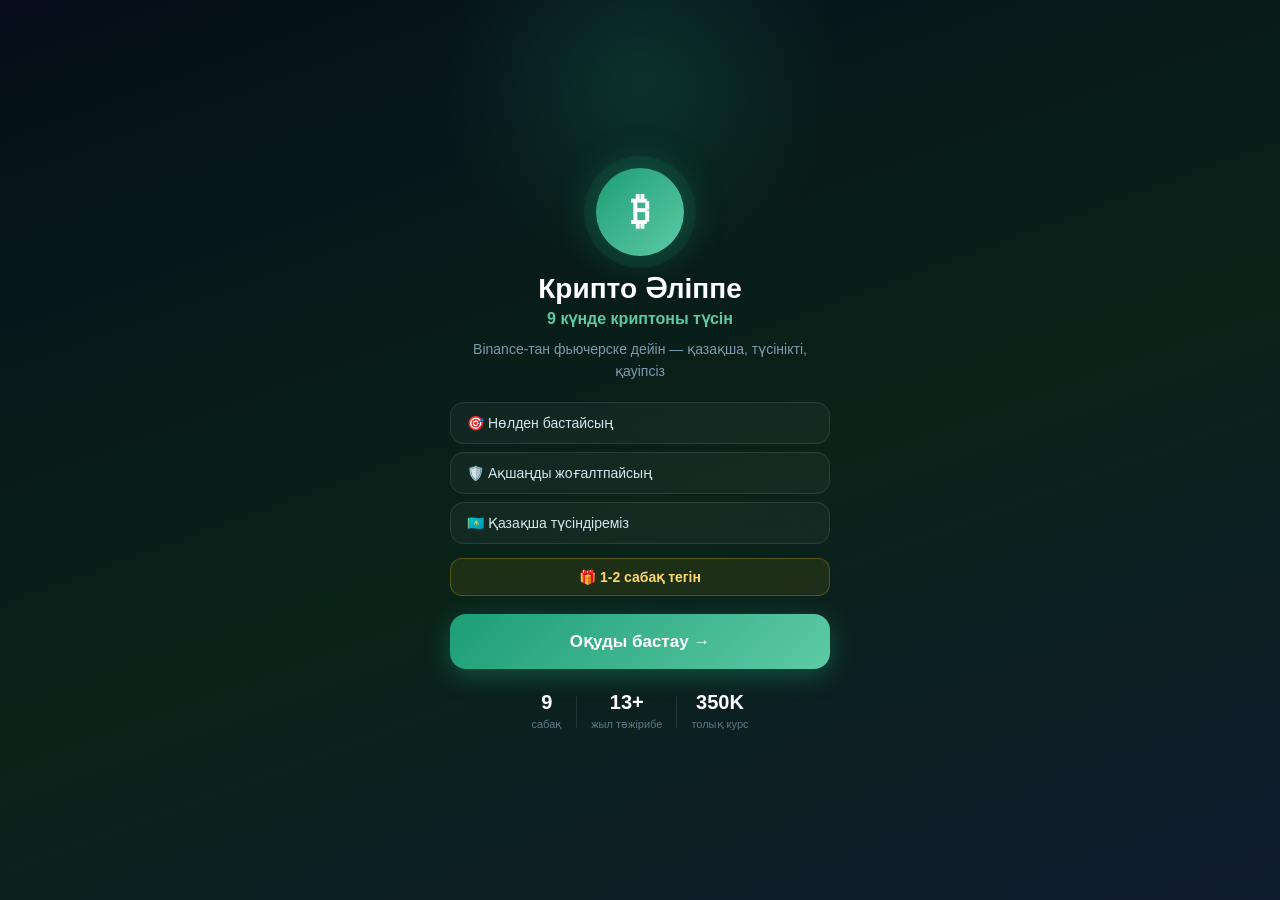
==== index.html @ 936bd152 "Add files via upload" ====
<!DOCTYPE html>
<html lang="kk">
<head>
  <meta charset="UTF-8" />
  <meta name="viewport" content="width=device-width, initial-scale=1.0, maximum-scale=1.0, user-scalable=no" />
  <title>Крипто Әліппе</title>
  <script src="https://telegram.org/js/telegram-web-app.js"></script>
  <link rel="stylesheet" href="style.css" />
</head>
<body>

<div id="page-onboarding">
  <div class="ob-wrap">
    <div class="ob-logo">₿</div>
    <div class="ob-brand">Крипто Әліппе</div>
    <div class="ob-sub">9 күнде криптоны түсін</div>
    <div class="ob-desc">Binance-тан фьючерске дейін — қазақша, түсінікті, қауіпсіз</div>
    <div class="ob-feats">
      <div class="ob-feat">🎯 Нөлден бастайсың</div>
      <div class="ob-feat">🛡️ Ақшаңды жоғалтпайсың</div>
      <div class="ob-feat">🇰🇿 Қазақша түсіндіреміз</div>
    </div>
    <div class="ob-free">🎁 1-2 сабақ тегін</div>
    <button id="btn-start" class="ob-btn">Оқуды бастау →</button>
    <div class="ob-stats">
      <div class="ob-stat"><b>9</b><span>сабақ</span></div>
      <div class="ob-divider"></div>
      <div class="ob-stat"><b>13+</b><span>жыл тәжірибе</span></div>
      <div class="ob-divider"></div>
      <div class="ob-stat"><b>350K</b><span>толық курс</span></div>
    </div>
  </div>
</div>

<div id="page-lead" style="display:none">
  <div class="ob-wrap">
    <div class="ob-logo">👋</div>
    <div class="ob-brand">Танысып алайық!</div>
    <div class="ob-desc">Сабақтарды бастамас бұрын аз ғана ақпарат қалдырыңыз 💚</div>
    <div class="lead-form">
      <label class="lead-label">Атыңыз</label>
      <input type="text" id="lead-name" class="lead-input" placeholder="Мысалы: Айгерім" />
      <label class="lead-label">Telegram username</label>
      <input type="text" id="lead-username" class="lead-input" placeholder="@username" />
    </div>
    <button id="btn-lead-submit" class="ob-btn">Жалғастыру →</button>
    <div class="lead-skip" id="btn-lead-skip">Кейінірек толтырамын</div>
  </div>
</div>

<div id="page-main" style="display:none">
  <div class="header">
    <div class="header-top">
      <div class="logo">₿</div>
      <div><div class="brand">Крипто Әліппе</div><div class="tagline">@assila.crypto</div></div>
    </div>
    <div class="prog-labels">
      <span id="prog-left">Оқуды бастаңыз 👇</span>
      <span id="prog-right">0 / 9</span>
    </div>
    <div class="prog-track"><div id="prog-fill" class="prog-fill" style="width:0%"></div></div>
  </div>
  <div class="tabs">
    <div class="tab active" id="tab-btn-lessons" onclick="switchTab('lessons')">📚 Сабақ</div>
    <div class="tab" id="tab-btn-author" onclick="switchTab('author')">👩 Автор</div>
    <div class="tab" id="tab-btn-reviews" onclick="switchTab('reviews')">⭐ Пікір</div>
    <div class="tab" id="tab-btn-stats" onclick="switchTab('stats')">📊 Нәтиже</div>
  </div>

  <div id="tab-lessons" class="list"></div>

  <div id="tab-author" style="display:none">
    <div class="author-hero">
      <div class="author-avatar">А</div>
      <div class="author-name">Ассила</div>
      <div class="author-title">Крипто & AI Эксперт</div>
      <div class="author-since">2011 жылдан бері крипто индустриясында</div>
    </div>
    <div class="author-body">
      <div class="author-stats-row">
        <div class="a-stat"><div class="a-num">13+</div><div class="a-lbl">жыл</div></div>
        <div class="a-stat"><div class="a-num">8000+</div><div class="a-lbl">форум</div></div>
        <div class="a-stat"><div class="a-num">DeFi</div><div class="a-lbl">Web3</div></div>
      </div>
      <div class="author-card">
        <div class="ac-title">🚀 Тәжірибем туралы</div>
        <div class="ac-text">Криптоиндустриямен 2011 жылдан бері айналысамын. Bitcoin алғаш пайда болған кезеңнен бастап нарықты бақылап, тәжірибемді нақты практика мен ұзақ мерзімді бақылау арқылы жинадым.</div>
      </div>
      <div class="author-card">
        <div class="ac-title">🌍 Халықаралық тәжірибе</div>
        <div class="ac-text">Дубайда өткен 8000+ қатысушысы бар ірі блокчейн форумдарына қатысып, Web3 жобалардың авторларымен тікелей кездестім.</div>
      </div>
      <div class="author-card">
        <div class="ac-title">🤖 Крипто + AI + Автоматизация</div>
        <div class="ac-text">AI құралдарымен автоматизация жүйелерін жасаймын. ManyChat, HeyGen, вайбкодинг арқылы Telegram Mini App және цифрлық өнімдер жасаймын.</div>
      </div>
      <div class="author-card mission-card">
        <div class="ac-title">💚 Менің миссиям</div>
        <div class="ac-text">Крипто мен AI-ды қарапайым адамдарға түсінікті етіп жеткізу және оларды тек қолданушы емес, жүйені түсінетін деңгейге көтеру.</div>
      </div>
      <a href="https://t.me/assila_crypto_top" target="_blank" class="green-btn">💬 Комьюнитиге қосылу</a>
    </div>
  </div>

  <div id="tab-reviews" style="display:none">
    <div class="reviews-body">
      <div class="rev-title">Оқушылардың пікірлері</div>
      <div class="rev-sub">Нақты нәтижелер, нақты адамдар</div>
      <div class="rev-card">
        <div class="rev-head"><div class="rev-av">А</div><div><div class="rev-name">Айгерім, Алматы</div><div class="rev-stars">⭐⭐⭐⭐⭐</div></div></div>
        <div class="rev-text">"Криптоны ешқашан түсінбейтінмін деп ойладым. Ассиланың сабақтарынан кейін Binance-та өзім жұмыс жасай бастадым. Қазақша түсіндіргені өте маңызды!"</div>
      </div>
      <div class="rev-card">
        <div class="rev-head"><div class="rev-av">Д</div><div><div class="rev-name">Дәурен, Шымкент</div><div class="rev-stars">⭐⭐⭐⭐⭐</div></div></div>
        <div class="rev-text">"P2P арқылы теңгені USDT-ге айналдыруды үйрендім. Бұрын қорқатынмын, қазір оңай сезінемін. Рахмет Ассила!"</div>
      </div>
      <div class="rev-card">
        <div class="rev-head"><div class="rev-av">М</div><div><div class="rev-name">Мадина, Астана</div><div class="rev-stars">⭐⭐⭐⭐⭐</div></div></div>
        <div class="rev-text">"Simple Earn арқылы пассивті табыс алуды бастадым. Сабақтар қысқа, нақты, түсінікті. Өте ұсынамын!"</div>
      </div>
      <div class="rev-card">
        <div class="rev-head"><div class="rev-av">Н</div><div><div class="rev-name">Нұрлан, Тараз</div><div class="rev-stars">⭐⭐⭐⭐⭐</div></div></div>
        <div class="rev-text">"Zoom эфирде тікелей сұрақ қоя алдым. Ассила өте шыдамды, барлығын түсінгенше түсіндіреді!"</div>
      </div>
      <a href="https://t.me/assila_crypto_top" target="_blank" class="green-btn">📝 Өз пікіріңді жаз</a>
    </div>
  </div>

  <div id="tab-stats" style="display:none; padding:12px">
    <div class="stat-grid">
      <div class="stat-card"><div class="si">✅</div><div class="sn" id="s-done">0</div><div class="sl">Аяқталған</div></div>
      <div class="stat-card"><div class="si">🔥</div><div class="sn" id="s-streak">0</div><div class="sl">Серия</div></div>
      <div class="stat-card"><div class="si">⏱️</div><div class="sn" id="s-time">0</div><div class="sl">Минут</div></div>
      <div class="stat-card"><div class="si">🏆</div><div class="sn" id="s-ach">0</div><div class="sl">Жетістік</div></div>
    </div>
    <div id="ach-list"></div>
  </div>
</div>

<div id="page-detail" style="display:none">
  <div class="top-bar">
    <button class="back-btn" id="btn-back-detail">← Сабақтарға оралу</button>
  </div>
  <div id="detail-content" style="padding:16px;padding-bottom:90px"></div>
  <div class="floating-back">
    <button class="floating-back-btn" id="btn-back-detail2">← Сабақтар тізіміне оралу</button>
  </div>
</div>

<div id="page-paywall" style="display:none">
  <div class="top-bar">
    <button class="back-btn" id="btn-back-paywall">← Артқа</button>
  </div>
  <div class="pw-body">
    <div class="pw-icon">🔐</div>
    <div class="pw-title">Толық курсты ашу</div>
    <div class="pw-desc">2 тегін сабақ өттіңіз. Қалған 7 сабақты ашу үшін курсты сатып алыңыз.</div>
    <div class="pw-price">350 000 ₸</div>
    <div class="pw-list">
      <div class="pw-item">✅ 9 видео сабақ</div>
      <div class="pw-item">✅ Ассиламен жеке байланыс</div>
      <div class="pw-item">✅ Комьюнитиге кіру</div>
      <div class="pw-item">✅ Zoom эфирлер</div>
    </div>
    <div class="kaspi-box">
      <div class="kaspi-title">💳 Kaspi QR арқылы төлеу</div>
      <div class="kaspi-hint">Kaspi app → Сканировать → QR кодты скан ет</div>
      <img src="kaspi-qr.jpg" class="kaspi-img" alt="Kaspi QR" />
    </div>
    <a href="https://t.me/klient_pro?text=%F0%9F%92%B3%20%D0%A2%D3%A9%D0%BB%D0%B5%D0%BC%20%D0%B6%D0%B0%D1%81%D0%B0%D0%B4%D1%8B%D0%BC!%0A%0A%F0%9F%91%A4%20%D0%90%D1%82%D1%8B%D0%BC%3A%20%5B%D0%B0%D1%82%D1%8B%D2%A3%D1%8B%D0%B7%5D%0A%F0%9F%93%B1%20%D0%A2%D0%B5%D0%BB%D0%B5%D1%84%D0%BE%D0%BD%3A%20%5B%D0%BD%D3%A9%D0%BC%D1%96%D1%80%D1%96%D2%A3%D1%96%D0%B7%5D%0A%F0%9F%92%B0%20%D0%A1%D0%BE%D0%BC%D0%B0%3A%20350%20000%20%E2%82%B8" target="_blank" class="pw-btn">✉️ Төлем жасадым — Ассилаға жаз</a>
    <div class="access-box">
      <div class="access-title">🔑 Доступ коды бар ма?</div>
      <div class="access-hint">Ассила жіберген кодты енгізіңіз</div>
      <input type="text" id="access-input" class="access-input" placeholder="ASSILA-XXXX-XXXX" />
      <button id="access-btn" class="access-btn">Кодты тексеру →</button>
      <div id="access-msg"></div>
    </div>
    <div class="pw-note">Төлегеннен кейін @klient_pro-ға жаз → код аласыз</div>
  </div>
</div>

<script src="app.js"></script>
</body>
</html>
---- style.css ----
*{box-sizing:border-box;margin:0;padding:0;-webkit-tap-highlight-color:transparent}
body{font-family:-apple-system,BlinkMacSystemFont,'Segoe UI',sans-serif;background:#f0f4f8;color:#1a1a2e;min-height:100vh}
#page-onboarding,#page-lead{min-height:100vh;background:linear-gradient(160deg,#050e1a 0%,#0a2318 55%,#0f1a2e 100%);display:flex;align-items:center;justify-content:center;padding:24px 20px;position:relative;overflow:hidden}
#page-onboarding::before{content:'';position:absolute;top:-120px;left:50%;transform:translateX(-50%);width:400px;height:400px;border-radius:50%;background:radial-gradient(circle,rgba(29,158,117,.2) 0%,transparent 70%);animation:pulse 4s ease-in-out infinite;pointer-events:none}
@keyframes pulse{0%,100%{transform:translateX(-50%) scale(1);opacity:.6}50%{transform:translateX(-50%) scale(1.15);opacity:1}}
.ob-wrap{position:relative;z-index:1;width:100%;max-width:380px;text-align:center}
.ob-logo{width:88px;height:88px;border-radius:50%;margin:0 auto 16px;background:linear-gradient(135deg,#1D9E75,#5DCAA5);display:flex;align-items:center;justify-content:center;font-size:38px;color:#fff;font-weight:700;box-shadow:0 0 0 12px rgba(29,158,117,.1),0 0 40px rgba(29,158,117,.4);animation:logoGlow 3s ease-in-out infinite}
@keyframes logoGlow{0%,100%{box-shadow:0 0 0 12px rgba(29,158,117,.1),0 0 40px rgba(29,158,117,.4)}50%{box-shadow:0 0 0 20px rgba(29,158,117,.05),0 0 60px rgba(29,158,117,.6)}}
.ob-brand{font-size:28px;font-weight:800;color:#fff;margin-bottom:4px}
.ob-sub{font-size:16px;color:#5DCAA5;font-weight:600;margin-bottom:10px}
.ob-desc{font-size:14px;color:#7a9ab0;line-height:1.6;margin-bottom:20px}
.ob-feats{display:flex;flex-direction:column;gap:8px;margin-bottom:14px}
.ob-feat{display:flex;align-items:center;gap:12px;background:rgba(255,255,255,.04);backdrop-filter:blur(10px);border:1px solid rgba(255,255,255,.1);border-radius:14px;padding:12px 16px;color:#d0e8f0;font-size:14px;transition:all .3s}
.ob-free{background:rgba(255,200,0,.08);border:1px solid rgba(255,200,0,.25);color:#ffd966;font-size:14px;font-weight:600;padding:10px;border-radius:12px;margin-bottom:18px}
.ob-btn{width:100%;padding:17px;border:none;border-radius:16px;background:linear-gradient(135deg,#1D9E75,#5DCAA5);color:#fff;font-size:17px;font-weight:700;cursor:pointer;margin-bottom:22px;box-shadow:0 6px 24px rgba(29,158,117,.4);transition:all .2s}
.ob-btn:active{transform:scale(.97)}
.ob-stats{display:flex;align-items:center;justify-content:center}
.ob-stat{text-align:center;padding:0 14px}
.ob-stat b{display:block;font-size:20px;font-weight:800;color:#fff}
.ob-stat span{font-size:11px;color:#5a7a8a}
.ob-divider{width:1px;height:32px;background:rgba(255,255,255,.1)}
.lead-form{width:100%;margin-bottom:20px;text-align:left}
.lead-label{display:block;font-size:13px;color:#a0c4d0;margin-bottom:6px;margin-top:14px;font-weight:500}
.lead-label:first-child{margin-top:0}
.lead-input{width:100%;padding:14px 16px;background:rgba(255,255,255,.06);border:1px solid rgba(255,255,255,.15);border-radius:12px;color:#fff;font-size:15px;outline:none;transition:all .2s}
.lead-input::placeholder{color:#5a7a8a}
.lead-input:focus{border-color:#1D9E75}
.lead-skip{font-size:13px;color:#5a7a8a;cursor:pointer;text-decoration:underline;margin-top:-8px}
#page-main{background:#f0f4f8;min-height:100vh}
.header{background:linear-gradient(135deg,#0a1628,#0f2d1e);padding:16px 16px 14px}
.header-top{display:flex;align-items:center;gap:10px;margin-bottom:14px}
.logo{width:40px;height:40px;border-radius:50%;background:linear-gradient(135deg,#1D9E75,#5DCAA5);display:flex;align-items:center;justify-content:center;font-size:20px;color:#fff;font-weight:700}
.brand{font-size:15px;font-weight:700;color:#fff}
.tagline{font-size:12px;color:#5DCAA5}
.prog-labels{display:flex;justify-content:space-between;font-size:12px;color:rgba(255,255,255,.6);margin-bottom:8px}
.prog-track{background:rgba(255,255,255,.1);border-radius:8px;height:6px;overflow:hidden}
.prog-fill{height:100%;background:linear-gradient(90deg,#1D9E75,#5DCAA5);border-radius:8px;transition:width .6s ease}
.tabs{display:flex;background:#fff;border-bottom:1px solid #e8ecf0}
.tab{flex:1;padding:11px 0;text-align:center;font-size:12px;color:#8a9bb0;cursor:pointer;border-bottom:2px solid transparent;transition:all .2s;font-weight:500}
.tab.active{color:#1D9E75;border-bottom-color:#1D9E75;font-weight:700}
.list{padding:12px;background:#f0f4f8}
.lcard{background:#fff;border-radius:16px;border:1px solid #e8ecf0;margin-bottom:10px;cursor:pointer;transition:all .25s;box-shadow:0 2px 8px rgba(0,0,0,.04)}
.lcard:not(.locked):active{transform:scale(.97)}
.lcard.done{border-color:#5DCAA5;background:linear-gradient(135deg,#f8fffe,#f0faf6)}
.lcard.locked{opacity:.5;cursor:default}
.lrow{display:flex;align-items:center;gap:12px;padding:14px 16px}
.lnum{width:40px;height:40px;border-radius:50%;display:flex;align-items:center;justify-content:center;font-size:14px;font-weight:700;flex-shrink:0}
.lnum.done{background:linear-gradient(135deg,#1D9E75,#5DCAA5);color:#fff;box-shadow:0 4px 12px rgba(29,158,117,.3)}
.lnum.cur{background:linear-gradient(135deg,#1D9E75,#5DCAA5);color:#fff;animation:curPulse 2s ease-in-out infinite}
@keyframes curPulse{0%,100%{box-shadow:0 4px 12px rgba(29,158,117,.3)}50%{box-shadow:0 4px 20px rgba(29,158,117,.6)}}
.lnum.lock{background:#f0f4f8;color:#b0bec5}
.linfo{flex:1;min-width:0}
.ltitle{font-size:14px;font-weight:600;color:#1a1a2e;margin-bottom:2px;line-height:1.3}
.lsub{font-size:12px;color:#8a9bb0}
.badge{font-size:11px;padding:5px 10px;border-radius:20px;font-weight:600;flex-shrink:0}
.bdone{background:#E1F5EE;color:#0F6E56}
.bcur{background:#E6F1FB;color:#185FA5}
.bfree{background:#FFF8E1;color:#b45309}
.block{background:#f0f4f8;color:#b0bec5}
#page-detail,#page-paywall{background:#f0f4f8;min-height:100vh;overflow-y:auto}
.top-bar{padding:12px 16px;background:#fff;border-bottom:1px solid #e8ecf0;position:sticky;top:0;z-index:10}
.back-btn{display:flex;align-items:center;gap:8px;background:#f0f4f8;border:none;border-radius:20px;padding:10px 18px;color:#1D9E75;font-size:14px;font-weight:600;cursor:pointer;width:100%;transition:all .2s}
.back-btn:active{transform:scale(.98)}
.d-badge{display:inline-block;background:#E1F5EE;color:#0F6E56;padding:6px 14px;border-radius:20px;font-size:13px;font-weight:700;margin-bottom:10px}
.d-title{font-size:22px;font-weight:800;color:#1a1a2e;margin-bottom:16px;line-height:1.3}
.video-wrap{border-radius:16px;overflow:hidden;margin-bottom:16px;background:#000;width:100%;aspect-ratio:9/16;max-height:420px;box-shadow:0 8px 32px rgba(0,0,0,.2)}
.video-wrap iframe{width:100%;height:100%;border:none;display:block}
.tip-box{background:linear-gradient(135deg,#f0faf6,#e4f5ed);border:1px solid #b8e0d0;border-radius:14px;padding:14px 16px;margin-bottom:16px}
.tip-label{font-size:11px;color:#0F6E56;font-weight:700;margin-bottom:6px;text-transform:uppercase;letter-spacing:.06em}
.tip-txt{font-size:13px;color:#2d5a4a;line-height:1.7}
.section-label{font-size:11px;color:#8a9bb0;text-transform:uppercase;letter-spacing:.08em;margin-bottom:10px}
.step{display:flex;gap:10px;margin-bottom:10px;align-items:flex-start}
.sdot{width:24px;height:24px;border-radius:50%;background:linear-gradient(135deg,#1D9E75,#5DCAA5);color:#fff;display:flex;align-items:center;justify-content:center;font-size:12px;font-weight:700;flex-shrink:0;margin-top:1px}
.stxt{font-size:14px;color:#1a1a2e;line-height:1.6}
.ref-btn{display:block;width:100%;padding:13px 16px;background:linear-gradient(135deg,#f0faf6,#e4f5ed);border:1px solid #b8e0d0;border-radius:12px;color:#0F6E56;font-size:14px;font-weight:600;text-decoration:none;margin-bottom:8px;text-align:center;transition:all .2s}
.hw-box{background:linear-gradient(135deg,#fffbea,#fff5cc);border:1px solid #f5d76e;border-radius:16px;padding:16px;margin:16px 0}
.hw-label{font-size:11px;font-weight:700;color:#b45309;margin-bottom:8px;text-transform:uppercase;letter-spacing:.06em}
.hw-txt{font-size:14px;color:#1a1a2e;line-height:1.6;margin-bottom:12px}
.hw-btn{display:block;width:100%;padding:12px;background:linear-gradient(135deg,#f59e0b,#fbbf24);color:#fff;border-radius:12px;font-size:14px;font-weight:700;text-decoration:none;text-align:center;transition:all .2s}
.btn-complete{width:100%;padding:16px;background:linear-gradient(135deg,#1D9E75,#5DCAA5);color:#fff;border:none;border-radius:16px;font-size:16px;font-weight:700;cursor:pointer;margin-top:10px;box-shadow:0 6px 20px rgba(29,158,117,.35);transition:all .2s}
.btn-complete:active{transform:scale(.97)}
.btn-done{width:100%;padding:16px;background:#E1F5EE;color:#0F6E56;border:none;border-radius:16px;font-size:16px;font-weight:700;margin-top:10px}
.chat-btn{display:flex;align-items:center;justify-content:center;gap:10px;width:100%;padding:15px;background:linear-gradient(135deg,#1a1a2e,#2a2a3e);color:#fff;border-radius:16px;font-size:15px;font-weight:600;text-decoration:none;margin-top:10px;transition:all .2s}
.cta-box{background:linear-gradient(135deg,#0a1628,#0f2d1e);border-radius:16px;padding:20px;margin-top:12px;text-align:center;border:1px solid rgba(29,158,117,.3)}
.cta-title{font-size:16px;font-weight:700;color:#fff;margin-bottom:6px}
.cta-desc{font-size:13px;color:#7a9ab0;margin-bottom:14px;line-height:1.5}
.cta-btn{display:block;width:100%;padding:14px;background:linear-gradient(135deg,#1D9E75,#5DCAA5);color:#fff;border:none;border-radius:12px;font-size:15px;font-weight:700;cursor:pointer;box-shadow:0 6px 20px rgba(29,158,117,.4);transition:all .2s}
.floating-back{position:fixed;bottom:0;left:0;right:0;max-width:420px;margin:0 auto;padding:12px 16px;background:rgba(240,244,248,.95);backdrop-filter:blur(10px);border-top:1px solid #e8ecf0;z-index:50}
.floating-back-btn{width:100%;padding:14px;background:linear-gradient(135deg,#1a1a2e,#2a2a3e);color:#fff;border:none;border-radius:14px;font-size:15px;font-weight:600;cursor:pointer;transition:all .2s}
.floating-back-btn:active{transform:scale(.97)}
.pw-body{padding:28px 20px;text-align:center}
.pw-icon{font-size:52px;margin-bottom:16px;animation:bounce 2s ease-in-out infinite}
@keyframes bounce{0%,100%{transform:translateY(0)}50%{transform:translateY(-8px)}}
.pw-title{font-size:24px;font-weight:800;color:#1a1a2e;margin-bottom:10px}
.pw-desc{font-size:14px;color:#5a6a7e;line-height:1.7;margin-bottom:16px}
.pw-price{font-size:36px;font-weight:800;background:linear-gradient(135deg,#1D9E75,#5DCAA5);-webkit-background-clip:text;-webkit-text-fill-color:transparent;margin-bottom:16px}
.pw-list{text-align:left;background:#fff;border-radius:16px;padding:16px;margin-bottom:16px;box-shadow:0 4px 16px rgba(0,0,0,.06)}
.pw-item{font-size:14px;color:#1a1a2e;padding:8px 0;border-bottom:1px solid #f0f4f8}
.pw-item:last-child{border-bottom:none}
.kaspi-box{background:#fff;border-radius:20px;border:2px solid #f0f0f0;padding:20px;margin-bottom:16px;box-shadow:0 4px 20px rgba(0,0,0,.06)}
.kaspi-title{font-size:16px;font-weight:700;color:#1a1a2e;margin-bottom:6px}
.kaspi-hint{font-size:12px;color:#8a9bb0;margin-bottom:16px}
.kaspi-img{width:200px;height:200px;object-fit:contain;border-radius:16px;display:block;margin:0 auto}
.pw-btn{display:block;width:100%;padding:17px;background:linear-gradient(135deg,#1D9E75,#5DCAA5);color:#fff;border-radius:16px;font-size:16px;font-weight:700;text-decoration:none;margin-bottom:16px;box-shadow:0 6px 24px rgba(29,158,117,.4);transition:all .2s}
.access-box{background:#fff;border-radius:16px;border:2px dashed #e8ecf0;padding:20px;margin-bottom:16px;text-align:left}
.access-title{font-size:15px;font-weight:700;color:#1a1a2e;margin-bottom:4px}
.access-hint{font-size:12px;color:#8a9bb0;margin-bottom:12px}
.access-input{width:100%;padding:13px 16px;border:1.5px solid #e8ecf0;border-radius:12px;font-size:14px;outline:none;margin-bottom:10px;font-family:monospace;letter-spacing:.05em;transition:border-color .2s}
.access-input:focus{border-color:#1D9E75}
.access-btn{width:100%;padding:13px;background:#1a1a2e;color:#fff;border:none;border-radius:12px;font-size:14px;font-weight:600;cursor:pointer;transition:all .2s}
.access-btn:active{transform:scale(.97)}
#access-msg{font-size:13px;margin-top:8px;min-height:20px;text-align:center}
.pw-note{font-size:12px;color:#8a9bb0;line-height:1.5}
.stat-grid{display:grid;grid-template-columns:repeat(2,1fr);gap:10px;margin-bottom:14px}
.stat-card{background:#fff;border-radius:16px;border:1px solid #e8ecf0;padding:16px;box-shadow:0 2px 8px rgba(0,0,0,.04)}
.si{font-size:24px;margin-bottom:8px}
.sn{font-size:30px;font-weight:800;color:#1a1a2e}
.sl{font-size:12px;color:#8a9bb0;margin-top:3px}
.ach{background:#fff;border-radius:16px;border:1px solid #e8ecf0;padding:16px;display:flex;align-items:center;gap:14px;margin-bottom:10px;box-shadow:0 2px 8px rgba(0,0,0,.04)}
.ach-icon{width:44px;height:44px;border-radius:50%;background:#E1F5EE;display:flex;align-items:center;justify-content:center;font-size:22px;flex-shrink:0}
.ach-title{font-size:14px;font-weight:700;color:#1a1a2e}
.ach-sub{font-size:12px;color:#8a9bb0;margin-top:2px}
.author-hero{background:linear-gradient(135deg,#0a1628,#0f2d1e);padding:32px 20px;text-align:center}
.author-avatar{width:80px;height:80px;border-radius:50%;background:linear-gradient(135deg,#1D9E75,#5DCAA5);display:flex;align-items:center;justify-content:center;font-size:32px;font-weight:800;color:#fff;margin:0 auto 12px;box-shadow:0 0 30px rgba(29,158,117,.4)}
.author-name{font-size:22px;font-weight:800;color:#fff;margin-bottom:4px}
.author-title{font-size:14px;color:#5DCAA5;font-weight:600;margin-bottom:6px}
.author-since{font-size:12px;color:#7a9ab0}
.author-body{padding:16px}
.author-stats-row{display:flex;background:#fff;border-radius:16px;padding:16px;margin-bottom:14px;box-shadow:0 2px 8px rgba(0,0,0,.04)}
.a-stat{flex:1;text-align:center}
.a-num{font-size:20px;font-weight:800;color:#1D9E75}
.a-lbl{font-size:11px;color:#8a9bb0;margin-top:2px}
.author-card{background:#fff;border-radius:16px;padding:16px;margin-bottom:12px;box-shadow:0 2px 8px rgba(0,0,0,.04);border-left:3px solid #1D9E75}
.mission-card{border-left-color:#5DCAA5;background:linear-gradient(135deg,#f8fffe,#f0faf6)}
.ac-title{font-size:14px;font-weight:700;color:#1a1a2e;margin-bottom:8px}
.ac-text{font-size:13px;color:#5a6a7e;line-height:1.7}
.green-btn{display:block;width:100%;padding:15px;background:linear-gradient(135deg,#1D9E75,#5DCAA5);color:#fff;border-radius:16px;font-size:15px;font-weight:700;text-decoration:none;text-align:center;margin-top:4px;box-shadow:0 6px 20px rgba(29,158,117,.3);transition:all .2s}
.reviews-body{padding:16px}
.rev-title{font-size:20px;font-weight:800;color:#1a1a2e;margin-bottom:4px}
.rev-sub{font-size:13px;color:#8a9bb0;margin-bottom:16px}
.rev-card{background:#fff;border-radius:16px;padding:16px;margin-bottom:12px;box-shadow:0 2px 8px rgba(0,0,0,.04);border:1px solid #e8ecf0}
.rev-head{display:flex;align-items:center;gap:12px;margin-bottom:10px}
.rev-av{width:40px;height:40px;border-radius:50%;background:linear-gradient(135deg,#1D9E75,#5DCAA5);display:flex;align-items:center;justify-content:center;font-size:16px;font-weight:700;color:#fff;flex-shrink:0}
.rev-name{font-size:14px;font-weight:600;color:#1a1a2e}
.rev-stars{font-size:12px;margin-top:2px}
.rev-text{font-size:13px;color:#5a6a7e;line-height:1.7;font-style:italic}
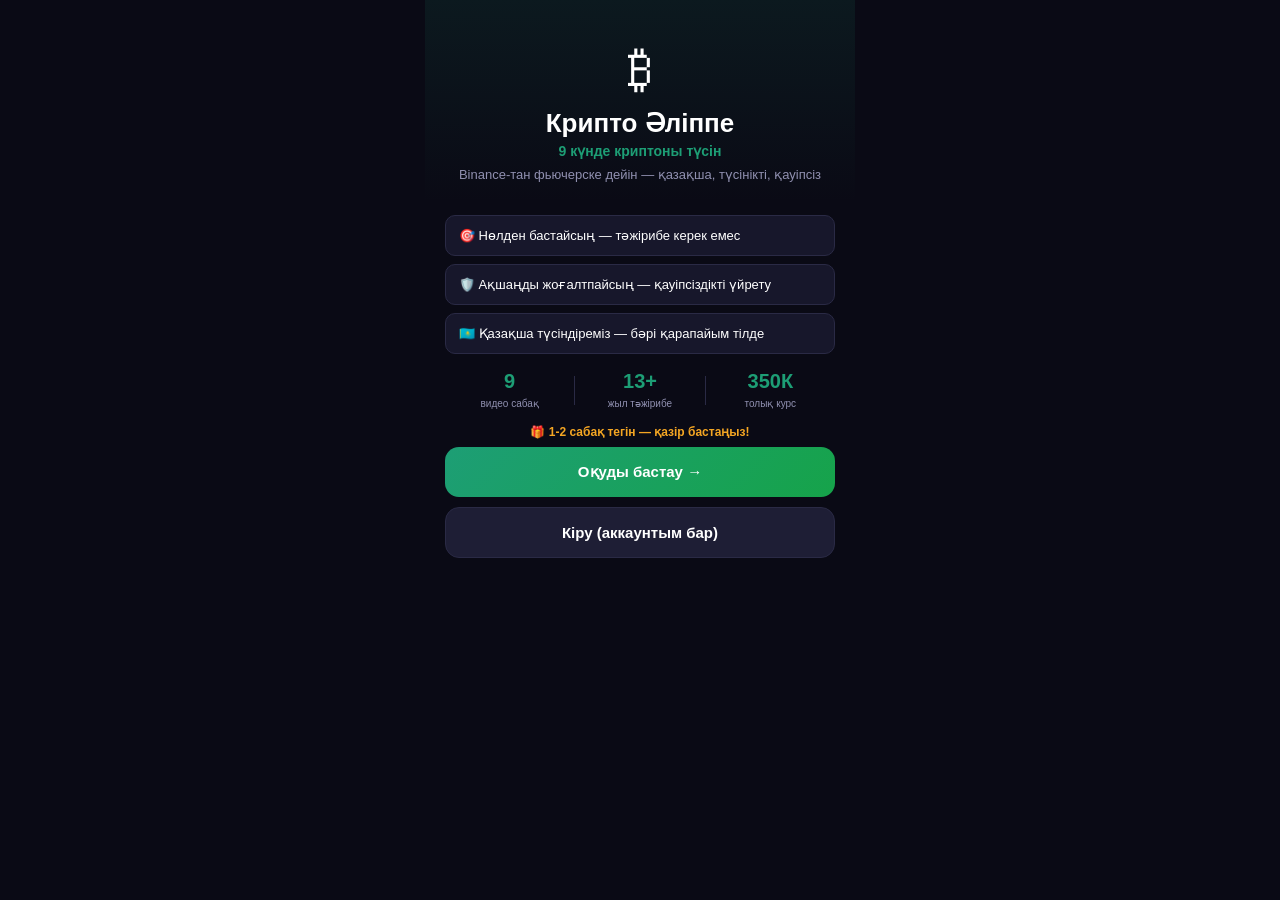
==== commit 64afe6b1: "Add files via upload" ====
--- a/index.html
+++ b/index.html
@@ -1,184 +1,820 @@
 <!DOCTYPE html>
 <html lang="kk">
 <head>
-  <meta charset="UTF-8" />
-  <meta name="viewport" content="width=device-width, initial-scale=1.0, maximum-scale=1.0, user-scalable=no" />
-  <title>Крипто Әліппе</title>
-  <script src="https://telegram.org/js/telegram-web-app.js"></script>
-  <link rel="stylesheet" href="style.css" />
+<meta charset="UTF-8">
+<meta name="viewport" content="width=device-width,initial-scale=1,maximum-scale=1,user-scalable=no">
+<meta name="theme-color" content="#0a0a15">
+<title>Крипто Әліппе</title>
+<script src="https://telegram.org/js/telegram-web-app.js"></script>
+<style>
+*{margin:0;padding:0;box-sizing:border-box;-webkit-tap-highlight-color:transparent}
+:root{
+  --bg:#0a0a15;--bg2:#11111e;--card:#17172b;--card2:#1e1e35;
+  --border:#2a2a45;--gr:#1D9E75;--bl:#0088cc;--pu:#7c3aed;
+  --gold:#f5a623;--red:#ff4757;--t:#fff;--t2:#9090b0;--t3:#50506a;
+  --r:14px;--rs:10px
+}
+body{font-family:-apple-system,BlinkMacSystemFont,'Segoe UI',sans-serif;background:var(--bg);color:var(--t);max-width:430px;margin:0 auto;overflow-x:hidden;min-height:100vh}
+/* PAGES */
+.pg{display:none;min-height:100vh;flex-direction:column}
+.pg.on{display:flex}
+#pg-main{display:none;flex-direction:column;height:100vh}
+#pg-main.on{display:flex}
+#pg-detail{display:none;position:fixed;inset:0;background:var(--bg);z-index:100;overflow-y:auto;max-width:430px;margin:0 auto}
+#pg-detail.on{display:block}
+#pg-paywall{display:none;position:fixed;inset:0;background:var(--bg);z-index:100;overflow-y:auto;max-width:430px;margin:0 auto}
+#pg-paywall.on{display:block}
+/* BUTTONS */
+.btn{display:flex;align-items:center;justify-content:center;gap:8px;width:100%;padding:16px;border-radius:var(--r);border:none;font-size:15px;font-weight:600;cursor:pointer;transition:opacity .15s;outline:none;text-decoration:none;color:inherit}
+.btn:active{opacity:.85}
+.btn-gr{background:linear-gradient(135deg,var(--gr),#16a34a);color:#fff}
+.btn-bl{background:linear-gradient(135deg,var(--bl),var(--pu));color:#fff}
+.btn-card{background:var(--card2);color:var(--t);border:1px solid var(--border)}
+/* UTIL */
+.badge{display:inline-flex;align-items:center;gap:3px;padding:3px 8px;border-radius:20px;font-size:10px;font-weight:700}
+.bg-gr{background:rgba(29,158,117,.18);color:var(--gr)}
+.bg-bl{background:rgba(0,136,204,.18);color:var(--bl)}
+.bg-go{background:rgba(245,166,35,.18);color:var(--gold)}
+.bg-lk{background:var(--card2);color:var(--t3)}
+.pt{width:100%;height:6px;background:var(--card2);border-radius:3px;overflow:hidden}
+.pf{height:100%;border-radius:3px;background:linear-gradient(90deg,var(--gr),var(--bl));transition:width .5s}
+#toast{position:fixed;bottom:90px;left:50%;transform:translateX(-50%) translateY(14px);background:var(--card2);color:var(--t);padding:10px 18px;border-radius:20px;font-size:13px;opacity:0;transition:all .3s;z-index:999;border:1px solid var(--border);white-space:nowrap;pointer-events:none}
+#toast.on{opacity:1;transform:translateX(-50%) translateY(0)}
+.fa{animation:fu .3s ease}
+@keyframes fu{from{opacity:0;transform:translateY(8px)}to{opacity:1;transform:translateY(0)}}
+@keyframes pop{from{transform:scale(0);opacity:0}to{transform:scale(1);opacity:1}}
+
+/* WELCOME */
+.wb-hero{padding:40px 20px 18px;text-align:center;background:linear-gradient(180deg,rgba(29,158,117,.1),transparent)}
+.wb-logo{font-size:50px;margin-bottom:10px}
+.wb-brand{font-size:26px;font-weight:800;margin-bottom:4px}
+.wb-sub{font-size:14px;color:var(--gr);font-weight:600;margin-bottom:6px}
+.wb-desc{font-size:13px;color:var(--t2);line-height:1.5}
+.wb-feats{padding:12px 20px;display:flex;flex-direction:column;gap:8px}
+.wb-feat{display:flex;align-items:center;gap:10px;padding:12px 13px;background:var(--card);border-radius:var(--rs);border:1px solid var(--border);font-size:13px}
+.wb-stats{display:flex;padding:4px 20px 14px}
+.wb-stat{flex:1;text-align:center}
+.wb-stat b{display:block;font-size:20px;font-weight:800;color:var(--gr)}
+.wb-stat span{font-size:10px;color:var(--t2)}
+.wb-sdiv{width:1px;background:var(--border);margin:6px 0}
+.wb-free{text-align:center;font-size:12px;font-weight:700;color:var(--gold);margin-bottom:8px}
+.wb-cta{padding:0 20px 32px;display:flex;flex-direction:column;gap:10px}
+
+/* LEAD */
+.lead-wrap{flex:1;padding:28px 20px;display:flex;flex-direction:column;justify-content:center}
+.lead-lbl{font-size:11px;font-weight:700;color:var(--t3);text-transform:uppercase;letter-spacing:.6px;margin-bottom:6px;display:block}
+.lead-inp{width:100%;padding:13px 14px;background:var(--card);border:1.5px solid var(--border);border-radius:var(--r);color:var(--t);font-size:15px;outline:none;margin-bottom:14px;font-family:inherit;transition:border-color .2s}
+.lead-inp:focus{border-color:var(--gr)}
+.lead-skip{text-align:center;color:var(--t3);font-size:13px;margin-top:12px;cursor:pointer;text-decoration:underline}
+
+/* MAIN HEADER */
+.mhdr{padding:10px 14px 8px;background:var(--bg2);border-bottom:1px solid var(--border);flex-shrink:0}
+.mhdr-top{display:flex;justify-content:space-between;align-items:center;margin-bottom:7px}
+.mhdr-brand{font-size:14px;font-weight:800}
+.mhdr-tg{font-size:10px;color:var(--gr)}
+.lv-b{background:linear-gradient(135deg,var(--gr),var(--bl));color:#fff;padding:4px 10px;border-radius:14px;font-size:10px;font-weight:700}
+.pr-row{display:flex;justify-content:space-between;align-items:center;margin-bottom:4px}
+.pr-lbl{font-size:11px;color:var(--t2)}
+.pr-pct{font-size:11px;font-weight:700;color:var(--gr)}
+
+/* TAB BAR */
+.tbar{display:flex;background:var(--bg2);border-bottom:1px solid var(--border);flex-shrink:0}
+.tbtn{flex:1;padding:8px 2px 7px;text-align:center;cursor:pointer;border-bottom:2px solid transparent;color:var(--t3);transition:all .2s;border:none;background:none}
+.tbtn.on{color:var(--gr);border-bottom:2px solid var(--gr)}
+.tbtn .ti{font-size:18px;display:block}
+.tbtn .tl{font-size:9px;font-weight:600;margin-top:1px}
+.tc{display:none;flex:1;overflow-y:auto;padding-bottom:20px}
+.tc.on{display:block}
+.slbl{font-size:11px;font-weight:700;color:var(--t3);text-transform:uppercase;letter-spacing:.7px;padding:12px 14px 8px}
+
+/* LESSON LIST */
+.lcard{background:var(--card);border:1px solid var(--border);border-radius:var(--r);margin:0 12px 8px;cursor:pointer;transition:opacity .15s;overflow:hidden}
+.lcard:active{opacity:.8}
+.lcard.done{border-color:rgba(29,158,117,.4)}
+.lcard.locked{opacity:.5;pointer-events:none}
+.lrow{display:flex;align-items:center;gap:10px;padding:12px 13px}
+.lnum{width:33px;height:33px;border-radius:50%;display:flex;align-items:center;justify-content:center;font-size:13px;font-weight:700;flex-shrink:0;border:2px solid var(--border);background:var(--card2);color:var(--t3)}
+.lnum.done{background:var(--gr);border-color:var(--gr);color:#fff}
+.lnum.cur{background:var(--bl);border-color:var(--bl);color:#fff}
+.linfo{flex:1;min-width:0}
+.ltitle{font-size:13px;font-weight:600;white-space:nowrap;overflow:hidden;text-overflow:ellipsis}
+.lsub{font-size:11px;color:var(--t2);margin-top:1px}
+
+/* DETAIL PAGE */
+.dtop{position:sticky;top:0;z-index:10;background:var(--bg2);border-bottom:1px solid var(--border);padding:10px 14px;display:flex;align-items:center;gap:10px}
+.dtop-back{padding:7px 13px;background:var(--card);border:1px solid var(--border);border-radius:20px;font-size:13px;cursor:pointer;font-weight:600;white-space:nowrap}
+.dbadge{display:inline-block;padding:4px 10px;background:rgba(29,158,117,.15);color:var(--gr);border-radius:20px;font-size:11px;font-weight:700;margin:14px 16px 6px}
+.dtitle{font-size:19px;font-weight:800;padding:0 16px 12px;line-height:1.3}
+/* VIDEO */
+.vthumb{position:relative;width:100%;cursor:pointer;background:#111;overflow:hidden}
+.vthumb img{width:100%;display:block;aspect-ratio:16/9;object-fit:cover}
+.vthumb-ov{position:absolute;inset:0;display:flex;flex-direction:column;align-items:center;justify-content:center;background:rgba(0,0,0,.45)}
+.vplay{width:64px;height:64px;border-radius:50%;background:rgba(255,0,0,.9);display:flex;align-items:center;justify-content:center;font-size:26px;margin-bottom:8px;box-shadow:0 4px 20px rgba(0,0,0,.5)}
+.vplay-lbl{color:#fff;font-size:12px;font-weight:700;text-shadow:0 1px 3px rgba(0,0,0,.8)}
+.vframe{position:relative;padding-bottom:56.25%;height:0;overflow:hidden;background:#000}
+.vframe iframe{position:absolute;inset:0;width:100%;height:100%;border:0}
+.vno-support{background:#111;padding:20px 16px;text-align:center;display:flex;flex-direction:column;align-items:center;gap:10px}
+/* DETAIL CONTENT */
+.dcnt{padding:14px 16px 100px}
+.tip-box{background:linear-gradient(135deg,rgba(29,158,117,.1),rgba(0,136,204,.06));border:1px solid rgba(29,158,117,.25);border-radius:var(--r);padding:13px;margin-bottom:14px}
+.tip-l{font-size:11px;font-weight:700;color:var(--gr);margin-bottom:4px}
+.tip-t{font-size:12px;color:var(--t2);line-height:1.5}
+.stt{font-size:11px;font-weight:700;color:var(--t3);text-transform:uppercase;letter-spacing:.5px;margin-bottom:8px}
+.sitem{display:flex;gap:8px;align-items:flex-start;margin-bottom:8px}
+.sdot{width:20px;height:20px;border-radius:50%;background:var(--gr);color:#fff;font-size:10px;font-weight:700;display:flex;align-items:center;justify-content:center;flex-shrink:0;margin-top:1px}
+.stxt{font-size:12px;color:var(--t2);line-height:1.5}
+.hw-box{background:var(--card2);border:1px solid var(--border);border-radius:var(--r);padding:13px;margin:14px 0}
+.hw-l{font-size:11px;font-weight:700;color:var(--gold);margin-bottom:4px}
+.hw-t{font-size:12px;color:var(--t2);line-height:1.5;margin-bottom:10px}
+.hw-btn{display:flex;align-items:center;justify-content:center;gap:6px;padding:10px;background:rgba(0,136,204,.1);border:1px solid rgba(0,136,204,.25);border-radius:var(--rs);color:var(--bl);font-size:12px;font-weight:600;text-decoration:none}
+.ref-btn{display:flex;align-items:center;gap:7px;padding:10px 13px;background:var(--card);border:1px solid var(--border);border-radius:var(--rs);color:var(--t);font-size:12px;text-decoration:none;margin-bottom:7px}
+.btn-complete{width:100%;padding:15px;background:linear-gradient(135deg,var(--gr),#16a34a);color:#fff;border:none;border-radius:var(--r);font-size:15px;font-weight:700;cursor:pointer;margin-top:14px}
+.btn-done-st{display:block;width:100%;padding:13px;background:var(--card2);color:var(--gr);border:1.5px solid rgba(29,158,117,.4);border-radius:var(--r);font-size:14px;font-weight:700;margin-top:14px;text-align:center}
+.cta-box{background:linear-gradient(135deg,rgba(124,58,237,.14),rgba(0,136,204,.08));border:1px solid rgba(124,58,237,.35);border-radius:var(--r);padding:16px;margin-top:18px;text-align:center}
+.cta-t{font-size:17px;font-weight:800;margin-bottom:5px}
+.cta-d{font-size:12px;color:var(--t2);margin-bottom:12px;line-height:1.5}
+.cta-btn{width:100%;padding:14px;background:linear-gradient(135deg,var(--pu),var(--bl));color:#fff;border:none;border-radius:var(--r);font-size:14px;font-weight:700;cursor:pointer}
+.chat-lnk{display:flex;align-items:center;justify-content:center;gap:8px;margin-top:12px;padding:12px;background:rgba(29,158,117,.08);border:1px solid rgba(29,158,117,.25);border-radius:var(--r);color:var(--gr);font-size:13px;font-weight:600;text-decoration:none}
+
+/* PAYWALL */
+.pw-top{padding:10px 14px;background:var(--bg2);border-bottom:1px solid var(--border);display:flex;align-items:center;gap:10px}
+.pw-body{padding:18px 16px 80px}
+.pw-price-box{background:linear-gradient(135deg,rgba(29,158,117,.12),rgba(0,136,204,.08));border:1px solid rgba(29,158,117,.35);border-radius:var(--r);padding:16px;text-align:center;margin-bottom:14px}
+.pw-price{font-size:30px;font-weight:900;color:var(--gr)}
+.pw-list{display:flex;flex-direction:column;gap:8px;margin-bottom:16px}
+.pw-item{display:flex;align-items:center;gap:8px;font-size:13px}
+.pw-item::before{content:"✅"}
+.kaspi-box{background:var(--card);border:1px solid var(--border);border-radius:var(--r);padding:14px;text-align:center;margin-bottom:14px}
+.kaspi-img{width:180px;height:180px;border-radius:10px;object-fit:cover;margin-top:10px}
+.pw-confirm{display:flex;align-items:center;justify-content:center;gap:8px;margin:12px 0;padding:13px;background:rgba(29,158,117,.08);border:1px solid rgba(29,158,117,.25);border-radius:var(--r);color:var(--gr);font-size:13px;font-weight:600;text-decoration:none}
+.code-box{background:var(--card2);border:1px solid var(--border);border-radius:var(--r);padding:14px}
+.code-inp{width:100%;padding:12px 13px;background:var(--bg);border:1.5px solid var(--border);border-radius:var(--rs);color:var(--t);font-size:14px;outline:none;font-family:monospace;letter-spacing:.5px;margin-bottom:9px;transition:border-color .2s}
+.code-inp:focus{border-color:var(--gr)}
+.code-btn{width:100%;padding:12px;background:var(--gr);color:#fff;border:none;border-radius:var(--rs);font-size:14px;font-weight:700;cursor:pointer}
+.code-msg{text-align:center;font-size:12px;margin-top:7px;min-height:18px}
+
+/* CALCULATOR */
+.cs{padding:0 12px}
+.agrid{display:grid;grid-template-columns:repeat(4,1fr);gap:7px;margin-bottom:11px}
+.abtn{padding:9px 4px;background:var(--card);border:1.5px solid var(--border);border-radius:var(--rs);font-size:11px;font-weight:600;color:var(--t2);cursor:pointer;text-align:center;transition:all .15s}
+.abtn.on{border-color:var(--bl);color:var(--bl);background:rgba(0,136,204,.1)}
+.ciw{position:relative;margin-bottom:11px}
+.ciw input{width:100%;padding:12px 46px 12px 13px;background:var(--card);border:1.5px solid var(--border);border-radius:var(--r);color:var(--t);font-size:16px;font-weight:600;outline:none;transition:border-color .2s}
+.ciw input:focus{border-color:var(--bl)}
+.csuf{position:absolute;right:13px;top:50%;transform:translateY(-50%);color:var(--t2);font-size:12px;font-weight:600}
+.ccards{display:grid;grid-template-columns:1fr 1fr;gap:8px;margin-bottom:12px}
+.ccard{background:var(--card);border-radius:var(--r);padding:12px;border:1px solid var(--border);text-align:center}
+.ccard.full{grid-column:1/-1;background:linear-gradient(135deg,rgba(29,158,117,.1),rgba(0,136,204,.07));border-color:rgba(29,158,117,.3)}
+.cc-i{font-size:20px;margin-bottom:3px}
+.cc-v{font-size:17px;font-weight:700;color:var(--bl)}
+.cc-l{font-size:10px;color:var(--t2);margin-top:2px}
+.ctbl{background:var(--card);border-radius:var(--r);border:1px solid var(--border);overflow:hidden;margin:0 12px}
+.chdr{display:grid;grid-template-columns:1.2fr .7fr 1fr 1fr;padding:8px 10px;background:var(--card2);border-bottom:1px solid var(--border)}
+.chdr span{font-size:9px;font-weight:700;color:var(--t3);text-align:center}
+.chdr span:first-child{text-align:left}
+.crow{display:grid;grid-template-columns:1.2fr .7fr 1fr 1fr;padding:10px;border-bottom:1px solid var(--border);align-items:center}
+.crow:last-child{border-bottom:none}
+.crow span{font-size:11px;color:var(--t2);text-align:center}
+.crow span:first-child{font-size:11px;font-weight:600;color:var(--t);text-align:left}
+.chi{color:var(--gr)!important;font-weight:700!important}
+.crd{color:var(--red)!important}
+
+/* AI CHAT */
+.cmsgs{padding:12px;display:flex;flex-direction:column;gap:10px;min-height:200px}
+.cm{max-width:85%;padding:10px 12px;border-radius:13px;font-size:13px;line-height:1.5}
+.cm.bot{background:var(--card2);border-bottom-left-radius:3px;align-self:flex-start;border:1px solid var(--border)}
+.cm.usr{background:linear-gradient(135deg,var(--gr),var(--bl));color:#fff;border-bottom-right-radius:3px;align-self:flex-end}
+.typing{display:flex;gap:4px;align-items:center;padding:10px 12px;background:var(--card2);border-radius:13px;border-bottom-left-radius:3px;width:52px;border:1px solid var(--border);align-self:flex-start}
+.tyd{width:5px;height:5px;border-radius:50%;background:var(--t3);animation:ty .8s infinite}
+.tyd:nth-child(2){animation-delay:.15s}.tyd:nth-child(3){animation-delay:.3s}
+@keyframes ty{0%,60%,100%{transform:translateY(0)}30%{transform:translateY(-5px)}}
+.chips{padding:7px 12px;display:flex;gap:6px;overflow-x:auto;border-top:1px solid var(--border)}
+.chips::-webkit-scrollbar{display:none}
+.chip{padding:6px 10px;background:var(--card);border:1px solid var(--border);border-radius:14px;font-size:11px;color:var(--t2);white-space:nowrap;cursor:pointer;flex-shrink:0;transition:all .15s}
+.chip:active{border-color:var(--gr);color:var(--gr)}
+.cirow{padding:9px 12px;background:var(--bg2);border-top:1px solid var(--border);display:flex;gap:8px;align-items:flex-end;position:sticky;bottom:0}
+.cinp{flex:1;padding:10px 12px;background:var(--card);border:1.5px solid var(--border);border-radius:var(--r);color:var(--t);font-size:13px;outline:none;resize:none;min-height:38px;max-height:90px;font-family:inherit;transition:border-color .2s}
+.cinp:focus{border-color:var(--gr)}
+.csend{width:38px;height:38px;border-radius:50%;background:linear-gradient(135deg,var(--gr),var(--bl));border:none;cursor:pointer;display:flex;align-items:center;justify-content:center;font-size:15px;flex-shrink:0}
+
+/* SECURITY */
+.sec-ban{background:linear-gradient(135deg,rgba(255,71,87,.1),rgba(255,71,87,.03));border:1px solid rgba(255,71,87,.25);border-radius:var(--r);padding:14px;margin:0 12px 10px;text-align:center}
+.scard{background:var(--card);border-radius:var(--r);border:1px solid var(--border);overflow:hidden;margin:0 12px 8px}
+.shd{display:flex;align-items:center;gap:10px;padding:12px 13px;cursor:pointer}
+.shico{width:33px;height:33px;border-radius:8px;display:flex;align-items:center;justify-content:center;font-size:15px;flex-shrink:0}
+.si-r{background:rgba(255,71,87,.15)}.si-o{background:rgba(255,165,0,.15)}.si-p{background:rgba(124,58,237,.15)}.si-b{background:rgba(0,136,204,.15)}
+.shtext{flex:1}
+.shttl{font-size:13px;font-weight:600}
+.shsub{font-size:11px;color:var(--t2);margin-top:1px}
+.sharr{color:var(--t3);transition:transform .2s;font-size:17px}
+.sharr.open{transform:rotate(90deg)}
+.sbody{display:none;padding:0 13px 12px;border-top:1px solid var(--border)}
+.sbody.open{display:block}
+.stip{display:flex;gap:7px;align-items:flex-start;padding:7px 0;border-bottom:1px solid var(--border)}
+.stip:last-child{border-bottom:none}
+.stn{width:17px;height:17px;border-radius:50%;font-size:9px;font-weight:700;display:flex;align-items:center;justify-content:center;flex-shrink:0;margin-top:2px;color:#fff}
+.stn.r{background:var(--red)}.stn.ok{background:var(--gr)}.stn.o{background:#ff8c00}
+.stip p{font-size:12px;color:var(--t2);line-height:1.5}
+
+/* CABINET */
+.cab-hero{background:linear-gradient(135deg,rgba(29,158,117,.12),rgba(0,136,204,.08));border-radius:var(--r);padding:16px;margin:0 12px 10px;text-align:center;border:1px solid var(--border)}
+.cab-av{width:64px;height:64px;border-radius:50%;background:linear-gradient(135deg,var(--gr),var(--bl));display:flex;align-items:center;justify-content:center;font-size:28px;margin:0 auto 9px}
+.xpr{display:flex;justify-content:space-between;margin-bottom:4px}
+.sgrid{display:grid;grid-template-columns:repeat(3,1fr);gap:8px;margin:0 12px 10px}
+.scard{background:var(--card);border:1px solid var(--border);border-radius:var(--r);padding:12px;text-align:center}
+.scv{font-size:20px;font-weight:800;color:var(--gr)}
+.scl{font-size:10px;color:var(--t2);margin-top:2px}
+.lv-nodes{display:flex;gap:4px;margin:0 12px 12px}
+.lvn{flex:1;text-align:center}
+.lvn-c{width:28px;height:28px;border-radius:50%;display:flex;align-items:center;justify-content:center;font-size:11px;font-weight:700;margin:0 auto 3px;border:2px solid var(--border);background:var(--card2);color:var(--t3);transition:all .3s}
+.lvn-c.dn{background:var(--gr);border-color:var(--gr);color:#fff}
+.lvn-c.cu{background:linear-gradient(135deg,var(--gr),var(--bl));border-color:var(--gr);color:#fff;box-shadow:0 0 10px rgba(29,158,117,.4)}
+.lvn-l{font-size:8px;color:var(--t3)}
+.lvn-l.cu{color:var(--gr);font-weight:700}
+.ach-lst{padding:0 12px;display:flex;flex-direction:column;gap:6px;margin-bottom:12px}
+.ai2{display:flex;align-items:center;gap:9px;padding:10px 12px;background:var(--card);border-radius:var(--r);border:1px solid var(--border)}
+.ai2.got{border-color:var(--gold);background:rgba(245,166,35,.05)}
+.ai2.lk{opacity:.4}
+.ai2ico{font-size:22px;width:38px;height:38px;background:var(--card2);border-radius:9px;display:flex;align-items:center;justify-content:center;flex-shrink:0}
+.ai2ico.got{background:rgba(245,166,35,.15)}
+.ai2inf .ai2t{font-size:12px;font-weight:600}
+.ai2inf .ai2s{font-size:10px;color:var(--t2);margin-top:1px}
+/* AUTHOR */
+.auth-card{background:var(--card);border-radius:var(--r);margin:0 12px 10px;overflow:hidden;border:1px solid var(--border)}
+.auth-top{background:linear-gradient(135deg,rgba(29,158,117,.18),rgba(0,136,204,.08));padding:18px;text-align:center;border-bottom:1px solid var(--border)}
+.auth-av{width:68px;height:68px;border-radius:50%;background:linear-gradient(135deg,var(--gr),var(--bl));display:flex;align-items:center;justify-content:center;font-size:30px;margin:0 auto 9px}
+.auth-sts{display:flex;padding:12px}
+.auth-st{flex:1;text-align:center}
+.asn{font-size:16px;font-weight:800;color:var(--gr)}
+.asl{font-size:9px;color:var(--t2);margin-top:2px}
+.auth-body{padding:0 12px 14px}
+.acard{background:var(--card2);border-radius:var(--rs);padding:11px;margin-bottom:7px}
+.act{font-size:11px;font-weight:700;color:var(--gr);margin-bottom:4px}
+.acx{font-size:11px;color:var(--t2);line-height:1.5}
+.green-btn{display:flex;align-items:center;justify-content:center;gap:8px;padding:13px;background:linear-gradient(135deg,var(--gr),#16a34a);color:#fff;border-radius:var(--r);font-size:14px;font-weight:700;text-decoration:none;margin:0 12px 10px}
+/* REVIEWS */
+.rcard{background:var(--card);border-radius:var(--r);border:1px solid var(--border);padding:13px;margin:0 12px 8px}
+.rhd{display:flex;align-items:center;gap:9px;margin-bottom:9px}
+.rav{width:34px;height:34px;border-radius:50%;background:linear-gradient(135deg,var(--gr),var(--bl));display:flex;align-items:center;justify-content:center;font-size:14px;font-weight:700;flex-shrink:0}
+.rnm{font-size:13px;font-weight:600}
+.rst{font-size:10px;color:var(--gold);margin-top:1px}
+.rtxt{font-size:12px;color:var(--t2);line-height:1.5;margin-bottom:7px}
+.rres{display:inline-flex;align-items:center;gap:5px;padding:4px 8px;background:rgba(29,158,117,.1);border-radius:6px;color:var(--gr);font-size:10px;font-weight:700}
+::-webkit-scrollbar{width:0;height:0}
+</style>
 </head>
 <body>
-
-<div id="page-onboarding">
-  <div class="ob-wrap">
-    <div class="ob-logo">₿</div>
-    <div class="ob-brand">Крипто Әліппе</div>
-    <div class="ob-sub">9 күнде криптоны түсін</div>
-    <div class="ob-desc">Binance-тан фьючерске дейін — қазақша, түсінікті, қауіпсіз</div>
-    <div class="ob-feats">
-      <div class="ob-feat">🎯 Нөлден бастайсың</div>
-      <div class="ob-feat">🛡️ Ақшаңды жоғалтпайсың</div>
-      <div class="ob-feat">🇰🇿 Қазақша түсіндіреміз</div>
-    </div>
-    <div class="ob-free">🎁 1-2 сабақ тегін</div>
-    <button id="btn-start" class="ob-btn">Оқуды бастау →</button>
-    <div class="ob-stats">
-      <div class="ob-stat"><b>9</b><span>сабақ</span></div>
-      <div class="ob-divider"></div>
-      <div class="ob-stat"><b>13+</b><span>жыл тәжірибе</span></div>
-      <div class="ob-divider"></div>
-      <div class="ob-stat"><b>350K</b><span>толық курс</span></div>
-    </div>
+<div id="toast"></div>
+
+<!-- WELCOME -->
+<div id="pg-welcome" class="pg on">
+  <div class="wb-hero">
+    <div class="wb-logo">₿</div>
+    <div class="wb-brand">Крипто Әліппе</div>
+    <div class="wb-sub">9 күнде криптоны түсін</div>
+    <div class="wb-desc">Binance-тан фьючерске дейін — қазақша, түсінікті, қауіпсіз</div>
+  </div>
+  <div class="wb-feats">
+    <div class="wb-feat">🎯 Нөлден бастайсың — тәжірибе керек емес</div>
+    <div class="wb-feat">🛡️ Ақшаңды жоғалтпайсың — қауіпсіздікті үйрету</div>
+    <div class="wb-feat">🇰🇿 Қазақша түсіндіреміз — бәрі қарапайым тілде</div>
+  </div>
+  <div class="wb-stats">
+    <div class="wb-stat"><b>9</b><span>видео сабақ</span></div>
+    <div class="wb-sdiv"></div>
+    <div class="wb-stat"><b>13+</b><span>жыл тәжірибе</span></div>
+    <div class="wb-sdiv"></div>
+    <div class="wb-stat"><b>350К</b><span>толық курс</span></div>
+  </div>
+  <div class="wb-free">🎁 1-2 сабақ тегін — қазір бастаңыз!</div>
+  <div class="wb-cta">
+    <button class="btn btn-gr" onclick="showPg('pg-lead')">Оқуды бастау →</button>
+    <button class="btn btn-card" onclick="goMain()">Кіру (аккаунтым бар)</button>
   </div>
 </div>
 
-<div id="page-lead" style="display:none">
-  <div class="ob-wrap">
-    <div class="ob-logo">👋</div>
-    <div class="ob-brand">Танысып алайық!</div>
-    <div class="ob-desc">Сабақтарды бастамас бұрын аз ғана ақпарат қалдырыңыз 💚</div>
-    <div class="lead-form">
-      <label class="lead-label">Атыңыз</label>
-      <input type="text" id="lead-name" class="lead-input" placeholder="Мысалы: Айгерім" />
-      <label class="lead-label">Telegram username</label>
-      <input type="text" id="lead-username" class="lead-input" placeholder="@username" />
-    </div>
-    <button id="btn-lead-submit" class="ob-btn">Жалғастыру →</button>
-    <div class="lead-skip" id="btn-lead-skip">Кейінірек толтырамын</div>
+<!-- LEAD -->
+<div id="pg-lead" class="pg">
+  <div class="mhdr" style="padding:12px 14px">
+    <div style="display:flex;align-items:center;gap:10px">
+      <button class="dtop-back" onclick="showPg('pg-welcome')">←</button>
+      <span style="font-size:15px;font-weight:700">Танысып алайық 👋</span>
+    </div>
+  </div>
+  <div class="lead-wrap">
+    <div style="font-size:40px;text-align:center;margin-bottom:14px">✋</div>
+    <div style="font-size:20px;font-weight:800;text-align:center;margin-bottom:6px">Аз ғана ақпарат</div>
+    <div style="font-size:13px;color:var(--t2);text-align:center;margin-bottom:22px;line-height:1.5">Сабақтарды бастамас бұрын атыңызды жазыңыз 💚</div>
+    <label class="lead-lbl">Атыңыз</label>
+    <input type="text" id="lead-name" class="lead-inp" placeholder="Мысалы: Айгерім">
+    <label class="lead-lbl">Telegram username (міндетті емес)</label>
+    <input type="text" id="lead-user" class="lead-inp" placeholder="@username">
+    <button class="btn btn-gr" onclick="submitLead()">Жалғастыру →</button>
+    <div class="lead-skip" onclick="goMain()">Кейінірек толтырамын</div>
   </div>
 </div>
 
-<div id="page-main" style="display:none">
-  <div class="header">
-    <div class="header-top">
-      <div class="logo">₿</div>
-      <div><div class="brand">Крипто Әліппе</div><div class="tagline">@assila.crypto</div></div>
-    </div>
-    <div class="prog-labels">
-      <span id="prog-left">Оқуды бастаңыз 👇</span>
-      <span id="prog-right">0 / 9</span>
-    </div>
-    <div class="prog-track"><div id="prog-fill" class="prog-fill" style="width:0%"></div></div>
-  </div>
-  <div class="tabs">
-    <div class="tab active" id="tab-btn-lessons" onclick="switchTab('lessons')">📚 Сабақ</div>
-    <div class="tab" id="tab-btn-author" onclick="switchTab('author')">👩 Автор</div>
-    <div class="tab" id="tab-btn-reviews" onclick="switchTab('reviews')">⭐ Пікір</div>
-    <div class="tab" id="tab-btn-stats" onclick="switchTab('stats')">📊 Нәтиже</div>
-  </div>
-
-  <div id="tab-lessons" class="list"></div>
-
-  <div id="tab-author" style="display:none">
-    <div class="author-hero">
-      <div class="author-avatar">А</div>
-      <div class="author-name">Ассила</div>
-      <div class="author-title">Крипто & AI Эксперт</div>
-      <div class="author-since">2011 жылдан бері крипто индустриясында</div>
-    </div>
-    <div class="author-body">
-      <div class="author-stats-row">
-        <div class="a-stat"><div class="a-num">13+</div><div class="a-lbl">жыл</div></div>
-        <div class="a-stat"><div class="a-num">8000+</div><div class="a-lbl">форум</div></div>
-        <div class="a-stat"><div class="a-num">DeFi</div><div class="a-lbl">Web3</div></div>
+<!-- MAIN APP -->
+<div id="pg-main">
+  <div class="mhdr">
+    <div class="mhdr-top">
+      <div><div class="mhdr-brand">₿ Крипто Әліппе</div><div class="mhdr-tg">@assila.crypto</div></div>
+      <div class="lv-b" id="lv-badge">Level 1</div>
+    </div>
+    <div class="pr-row">
+      <span class="pr-lbl">Прогресс: <span id="pr-left">Бастаңыз 👇</span></span>
+      <span class="pr-pct" id="pr-pct">0%</span>
+    </div>
+    <div class="pt"><div class="pf" id="pr-fill" style="width:0%"></div></div>
+  </div>
+  <div class="tbar">
+    <button class="tbtn on" id="tb-lessons" onclick="switchTab('lessons',this)"><span class="ti">📚</span><span class="tl">Сабақ</span></button>
+    <button class="tbtn" id="tb-calc" onclick="switchTab('calc',this)"><span class="ti">🧮</span><span class="tl">Калькулятор</span></button>
+    <button class="tbtn" id="tb-ai" onclick="switchTab('ai',this)"><span class="ti">🤖</span><span class="tl">AI</span></button>
+    <button class="tbtn" id="tb-sec" onclick="switchTab('sec',this)"><span class="ti">🛡️</span><span class="tl">Қауіп</span></button>
+    <button class="tbtn" id="tb-cab" onclick="switchTab('cab',this)"><span class="ti">👤</span><span class="tl">Кабинет</span></button>
+  </div>
+  <!-- LESSONS TAB -->
+  <div class="tc on" id="tc-lessons">
+    <div class="slbl">📚 9 Сабақ — жол картаңыз</div>
+    <div id="lesson-list"></div>
+    <div style="padding:8px 12px 4px">
+      <a href="https://t.me/assila_crypto_top" target="_blank" class="green-btn" style="margin:0">💬 Комьюнити чатқа қосылу</a>
+    </div>
+  </div>
+  <!-- CALC TAB -->
+  <div class="tc" id="tc-calc">
+    <div class="slbl">💰 TON Калькулятор</div>
+    <div class="cs">
+      <div style="background:var(--card);border:1px solid var(--border);border-radius:var(--r);padding:14px;margin-bottom:12px">
+        <div style="font-size:12px;color:var(--t2);margin-bottom:9px">Инвестиция сомасын таңдаңыз (₸):</div>
+        <div class="agrid">
+          <div class="abtn" onclick="setAmt(100000,this)">100К</div>
+          <div class="abtn" onclick="setAmt(500000,this)">500К</div>
+          <div class="abtn on" onclick="setAmt(1000000,this)">1М</div>
+          <div class="abtn" onclick="setAmt(5000000,this)">5М</div>
+        </div>
+        <div class="ciw"><input type="number" id="calc-inp" value="1000000" oninput="calcUpd()"><span class="csuf">₸</span></div>
+        <div style="font-size:10px;color:var(--t3);text-align:center">* TON ≈ $3.50 | 1 USD ≈ 450 ₸ — болжамды баға</div>
       </div>
-      <div class="author-card">
-        <div class="ac-title">🚀 Тәжірибем туралы</div>
-        <div class="ac-text">Криптоиндустриямен 2011 жылдан бері айналысамын. Bitcoin алғаш пайда болған кезеңнен бастап нарықты бақылап, тәжірибемді нақты практика мен ұзақ мерзімді бақылау арқылы жинадым.</div>
+      <div class="ccards">
+        <div class="ccard"><div class="cc-i">💎</div><div class="cc-v" id="cr-ton">—</div><div class="cc-l">TON аласыз</div></div>
+        <div class="ccard"><div class="cc-i">📈</div><div class="cc-v">5.5%</div><div class="cc-l">Жылдық APY</div></div>
+        <div class="ccard"><div class="cc-i">📅</div><div class="cc-v" id="cr-mo">—</div><div class="cc-l">Айлық табыс ₸</div></div>
+        <div class="ccard"><div class="cc-i">🎯</div><div class="cc-v" id="cr-yr">—</div><div class="cc-l">Жылдық табыс ₸</div></div>
+        <div class="ccard full"><div style="font-size:12px;color:var(--t2);margin-bottom:3px">3 жылдан кейін болжам</div><div class="cc-v" style="font-size:24px;color:var(--gr)" id="cr-3y">—</div><div class="cc-l">Стейкинг + баға өсімі (+30%)</div></div>
       </div>
-      <div class="author-card">
-        <div class="ac-title">🌍 Халықаралық тәжірибе</div>
-        <div class="ac-text">Дубайда өткен 8000+ қатысушысы бар ірі блокчейн форумдарына қатысып, Web3 жобалардың авторларымен тікелей кездестім.</div>
+    </div>
+    <div class="slbl" style="padding-top:4px">⚖️ Инвестиция салыстырмасы</div>
+    <div class="ctbl">
+      <div class="chdr"><span>Құрал</span><span>%/жыл</span><span>Айлық ₸</span><span>Жылдық ₸</span></div>
+      <div class="crow"><span>💎 TON стейкинг</span><span class="chi">5.5%</span><span class="chi" id="ct-ton-m">—</span><span class="chi" id="ct-ton-y">—</span></div>
+      <div class="crow"><span>🏦 Банк депозит</span><span>11%</span><span id="ct-bk-m">—</span><span id="ct-bk-y">—</span></div>
+      <div class="crow"><span>🥇 Алтын</span><span>6%</span><span id="ct-gd-m">—</span><span id="ct-gd-y">—</span></div>
+      <div class="crow"><span>💵 USD ұстау</span><span class="crd">0%</span><span class="crd">0 ₸</span><span class="crd">0 ₸</span></div>
+    </div>
+    <div style="padding:8px 12px;font-size:10px;color:var(--t3);text-align:center">* Болжамды мәліметтер. Нарық жағдайы өзгеруі мүмкін.</div>
+  </div>
+  <!-- AI TAB -->
+  <div class="tc" id="tc-ai" style="display:flex;flex-direction:column">
+    <div class="cmsgs" id="chat-msgs">
+      <div class="cm bot fa">Сәлем! Мен — Крипто Әліппе AI 🤖<br><br>Крипто туралы кез-келген сұрақты қазақша жазыңыз!</div>
+    </div>
+    <div class="chips">
+      <div class="chip" onclick="askAI('USDT деген не?')">USDT деген не?</div>
+      <div class="chip" onclick="askAI('TON қалай сатып аламын?')">TON сатып алу</div>
+      <div class="chip" onclick="askAI('Seed phrase деген не?')">Seed phrase</div>
+      <div class="chip" onclick="askAI('Стейкинг дегеніміз не?')">Стейкинг</div>
+      <div class="chip" onclick="askAI('TRC20 мен BEP20 айырмашылығы?')">TRC20 vs BEP20</div>
+      <div class="chip" onclick="askAI('P2P дегеніміз не?')">P2P</div>
+    </div>
+    <div class="cirow">
+      <textarea class="cinp" id="chat-inp" placeholder="Сұрақ жазыңыз..." rows="1" onkeydown="if(event.key==='Enter'&&!event.shiftKey){event.preventDefault();sendChat()}"></textarea>
+      <button class="csend" onclick="sendChat()">➤</button>
+    </div>
+  </div>
+  <!-- SECURITY TAB -->
+  <div class="tc" id="tc-sec">
+    <div class="sec-ban"><div style="font-size:32px;margin-bottom:6px">🛡️</div><div style="font-size:15px;font-weight:800;color:var(--red);margin-bottom:4px">Алаяқтардан қорғаныңыз!</div><div style="font-size:12px;color:var(--t2);line-height:1.5">Криптода ең үлкен қауіп — алаяқтар. Төмендегілерді міндетті оқыңыз.</div></div>
+    <div class="scard"><div class="shd" onclick="togSec(this)"><div class="shico si-r">🔑</div><div class="shtext"><div class="shttl">Seed Phrase қауіпсіздігі</div><div class="shsub">Ең маңызды ереже</div></div><div class="sharr">›</div></div><div class="sbody"><div class="stip"><div class="stn r">!</div><p><strong>ЕШКІМГЕ БЕРМЕҢІЗ</strong> — техникалық қолдауға да, Telegram арқылы да. Бұл сіздің бүкіл криптоңыздың кілті.</p></div><div class="stip"><div class="stn ok">✓</div><p>Қағазға жазып, қауіпсіз жерде сақтаңыз. Фотоға түсірмеңіз.</p></div><div class="stip"><div class="stn ok">✓</div><p>Жоғалтсаңыз — криптоны қалпына келтіру мүмкін емес.</p></div></div></div>
+    <div class="scard"><div class="shd" onclick="togSec(this)"><div class="shico si-o">🎣</div><div class="shtext"><div class="shttl">Фишинг сайттар</div><div class="shsub">Жалған сайттарды тану</div></div><div class="sharr">›</div></div><div class="sbody"><div class="stip"><div class="stn o">!</div><p>Тек <strong>binance.com</strong> — басқа домендер жалған.</p></div><div class="stip"><div class="stn ok">✓</div><p>Мекенжайды қолмен теріңіз, іздеп кірмеңіз.</p></div></div></div>
+    <div class="scard"><div class="shd" onclick="togSec(this)"><div class="shico si-r">📱</div><div class="shtext"><div class="shttl">Telegram алаяқтары</div><div class="shsub">Жиі кездесетін схемалар</div></div><div class="sharr">›</div></div><div class="sbody"><div class="stip"><div class="stn r">!</div><p>"Айына 50% пайда" — 100% алаяқ.</p></div><div class="stip"><div class="stn ok">✓</div><p>Ресми канал: @assila_crypto_top</p></div></div></div>
+    <div class="scard" style="margin-bottom:14px"><div class="shd" onclick="togSec(this)"><div class="shico si-b">👛</div><div class="shtext"><div class="shttl">Әмиян қауіпсіздігі</div><div class="shsub">Ақшаңызды қорғаңыз</div></div><div class="sharr">›</div></div><div class="sbody"><div class="stip"><div class="stn ok">✓</div><p>Ірі сомаларды аппараттық әмиянда (Ledger) сақтаңыз.</p></div><div class="stip"><div class="stn r">!</div><p>Бейтаныс смарт-контрактқа "approve" бермеңіз.</p></div></div></div>
+  </div>
+  <!-- CABINET TAB -->
+  <div class="tc" id="tc-cab">
+    <div class="slbl">👤 Жеке кабинет</div>
+    <div class="cab-hero">
+      <div class="cab-av">👤</div>
+      <div style="font-size:16px;font-weight:800;margin-bottom:2px" id="cab-name">—</div>
+      <div style="font-size:11px;color:var(--t2);margin-bottom:9px" id="cab-lvname">Crypto Beginner</div>
+      <div class="xpr"><span style="font-size:10px;color:var(--t2)">Тәжірибе</span><span style="font-size:10px;font-weight:700;color:var(--gold)" id="xp-val">0/100 XP</span></div>
+      <div class="pt"><div class="pf" id="xp-fill" style="width:0%;background:linear-gradient(90deg,var(--gold),#ff8c00)"></div></div>
+    </div>
+    <div class="lv-nodes" id="lv-nodes">
+      <div class="lvn"><div class="lvn-c cu">1</div><div class="lvn-l cu">Beginner</div></div>
+      <div class="lvn"><div class="lvn-c">2</div><div class="lvn-l">Explorer</div></div>
+      <div class="lvn"><div class="lvn-c">3</div><div class="lvn-l">Investor</div></div>
+      <div class="lvn"><div class="lvn-c">4</div><div class="lvn-l">TON Pro</div></div>
+      <div class="lvn"><div class="lvn-c">5</div><div class="lvn-l">Crypto Pro</div></div>
+    </div>
+    <div class="slbl" style="padding-top:2px">📊 Нәтижелерім</div>
+    <div class="sgrid">
+      <div class="scard"><div class="scv" id="st-done">0</div><div class="scl">Аяқталды</div></div>
+      <div class="scard"><div class="scv" id="st-streak">0</div><div class="scl">Күндік серия</div></div>
+      <div class="scard"><div class="scv" id="st-ach">0</div><div class="scl">Жетістік</div></div>
+    </div>
+    <div class="slbl" style="padding-top:2px">🏆 Жетістіктер</div>
+    <div class="ach-lst" id="ach-list"></div>
+    <div class="slbl" style="padding-top:2px">👩 Автор туралы</div>
+    <div class="auth-card">
+      <div class="auth-top">
+        <div class="auth-av">А</div>
+        <div style="font-size:17px;font-weight:800;margin-bottom:2px">Ассила</div>
+        <div style="font-size:12px;color:var(--gr);font-weight:600;margin-bottom:2px">Крипто & AI Эксперт</div>
+        <div style="font-size:11px;color:var(--t2)">2011 жылдан бері крипто индустриясында</div>
       </div>
-      <div class="author-card">
-        <div class="ac-title">🤖 Крипто + AI + Автоматизация</div>
-        <div class="ac-text">AI құралдарымен автоматизация жүйелерін жасаймын. ManyChat, HeyGen, вайбкодинг арқылы Telegram Mini App және цифрлық өнімдер жасаймын.</div>
+      <div class="auth-sts">
+        <div class="auth-st"><div class="asn">13+</div><div class="asl">жыл тәжірибе</div></div>
+        <div class="auth-st"><div class="asn">8000+</div><div class="asl">форум қатысушы</div></div>
+        <div class="auth-st"><div class="asn">DeFi</div><div class="asl">Web3 эксперт</div></div>
       </div>
-      <div class="author-card mission-card">
-        <div class="ac-title">💚 Менің миссиям</div>
-        <div class="ac-text">Крипто мен AI-ды қарапайым адамдарға түсінікті етіп жеткізу және оларды тек қолданушы емес, жүйені түсінетін деңгейге көтеру.</div>
+      <div class="auth-body">
+        <div class="acard"><div class="act">🚀 Тәжірибем туралы</div><div class="acx">Криптоиндустриямен 2011 жылдан бері айналысамын. Bitcoin алғаш пайда болған кезеңнен бастап нарықты бақылап, тәжірибемді нақты практика арқылы жинадым.</div></div>
+        <div class="acard"><div class="act">🌍 Халықаралық тәжірибе</div><div class="acx">Дубайда өткен 8000+ қатысушысы бар ірі блокчейн форумдарына қатысып, Web3 жобалардың авторларымен тікелей кездестім.</div></div>
+        <div class="acard" style="background:linear-gradient(135deg,rgba(29,158,117,.1),rgba(0,136,204,.06));border:1px solid rgba(29,158,117,.2)"><div class="act">💚 Менің миссиям</div><div class="acx">Крипто мен AI-ды қарапайым адамдарға түсінікті етіп жеткізу — тек қолданушы емес, жүйені түсінетін деңгейге көтеру.</div></div>
       </div>
-      <a href="https://t.me/assila_crypto_top" target="_blank" class="green-btn">💬 Комьюнитиге қосылу</a>
-    </div>
-  </div>
-
-  <div id="tab-reviews" style="display:none">
-    <div class="reviews-body">
-      <div class="rev-title">Оқушылардың пікірлері</div>
-      <div class="rev-sub">Нақты нәтижелер, нақты адамдар</div>
-      <div class="rev-card">
-        <div class="rev-head"><div class="rev-av">А</div><div><div class="rev-name">Айгерім, Алматы</div><div class="rev-stars">⭐⭐⭐⭐⭐</div></div></div>
-        <div class="rev-text">"Криптоны ешқашан түсінбейтінмін деп ойладым. Ассиланың сабақтарынан кейін Binance-та өзім жұмыс жасай бастадым. Қазақша түсіндіргені өте маңызды!"</div>
-      </div>
-      <div class="rev-card">
-        <div class="rev-head"><div class="rev-av">Д</div><div><div class="rev-name">Дәурен, Шымкент</div><div class="rev-stars">⭐⭐⭐⭐⭐</div></div></div>
-        <div class="rev-text">"P2P арқылы теңгені USDT-ге айналдыруды үйрендім. Бұрын қорқатынмын, қазір оңай сезінемін. Рахмет Ассила!"</div>
-      </div>
-      <div class="rev-card">
-        <div class="rev-head"><div class="rev-av">М</div><div><div class="rev-name">Мадина, Астана</div><div class="rev-stars">⭐⭐⭐⭐⭐</div></div></div>
-        <div class="rev-text">"Simple Earn арқылы пассивті табыс алуды бастадым. Сабақтар қысқа, нақты, түсінікті. Өте ұсынамын!"</div>
-      </div>
-      <div class="rev-card">
-        <div class="rev-head"><div class="rev-av">Н</div><div><div class="rev-name">Нұрлан, Тараз</div><div class="rev-stars">⭐⭐⭐⭐⭐</div></div></div>
-        <div class="rev-text">"Zoom эфирде тікелей сұрақ қоя алдым. Ассила өте шыдамды, барлығын түсінгенше түсіндіреді!"</div>
-      </div>
-      <a href="https://t.me/assila_crypto_top" target="_blank" class="green-btn">📝 Өз пікіріңді жаз</a>
-    </div>
-  </div>
-
-  <div id="tab-stats" style="display:none; padding:12px">
-    <div class="stat-grid">
-      <div class="stat-card"><div class="si">✅</div><div class="sn" id="s-done">0</div><div class="sl">Аяқталған</div></div>
-      <div class="stat-card"><div class="si">🔥</div><div class="sn" id="s-streak">0</div><div class="sl">Серия</div></div>
-      <div class="stat-card"><div class="si">⏱️</div><div class="sn" id="s-time">0</div><div class="sl">Минут</div></div>
-      <div class="stat-card"><div class="si">🏆</div><div class="sn" id="s-ach">0</div><div class="sl">Жетістік</div></div>
-    </div>
-    <div id="ach-list"></div>
+    </div>
+    <a href="https://t.me/assila_crypto_top" target="_blank" class="green-btn">💬 Комьюнитиге қосылу</a>
+    <div class="slbl" style="padding-top:2px">⭐ Оқушылар пікірлері</div>
+    <div class="rcard"><div class="rhd"><div class="rav">А</div><div><div class="rnm">Айгерім, Алматы</div><div class="rst">⭐⭐⭐⭐⭐</div></div></div><div class="rtxt">"Криптоны ешқашан түсінбейтінмін деп ойладым. Ассиланың сабақтарынан кейін Binance-та өзім жұмыс жасай бастадым!"</div><div class="rres">✅ Нөлден — өз бетімен</div></div>
+    <div class="rcard"><div class="rhd"><div class="rav">М</div><div><div class="rnm">Мейрамкүл, Шымкент</div><div class="rst">⭐⭐⭐⭐⭐</div></div></div><div class="rtxt">"980 мың теңге салдым, қазір портфелім 2.5 миллион теңгеден асты!"</div><div class="rres">💰 980К → 2.5М теңге</div></div>
+    <div class="rcard" style="margin-bottom:14px"><div class="rhd"><div class="rav">Н</div><div><div class="rnm">Нұрлан, Астана</div><div class="rst">⭐⭐⭐⭐⭐</div></div></div><div class="rtxt">"Портфелімде BTC, ADA бар, жалпы $2,598. Ассиланың сабақтарынсыз мұндай нәтижеге жете алмас едім!"</div><div class="rres">📈 Портфель $2,598</div></div>
   </div>
 </div>
 
-<div id="page-detail" style="display:none">
-  <div class="top-bar">
-    <button class="back-btn" id="btn-back-detail">← Сабақтарға оралу</button>
-  </div>
-  <div id="detail-content" style="padding:16px;padding-bottom:90px"></div>
-  <div class="floating-back">
-    <button class="floating-back-btn" id="btn-back-detail2">← Сабақтар тізіміне оралу</button>
-  </div>
+<!-- DETAIL PAGE -->
+<div id="pg-detail">
+  <div class="dtop">
+    <button class="dtop-back" onclick="closeDetail()">← Артқа</button>
+    <span style="font-size:13px;font-weight:600" id="dtop-title"></span>
+  </div>
+  <div id="detail-content"></div>
 </div>
 
-<div id="page-paywall" style="display:none">
-  <div class="top-bar">
-    <button class="back-btn" id="btn-back-paywall">← Артқа</button>
+<!-- PAYWALL PAGE -->
+<div id="pg-paywall">
+  <div class="pw-top">
+    <button class="dtop-back" onclick="closePW()">← Артқа</button>
+    <span style="font-size:13px;font-weight:600">Курсты ашу</span>
   </div>
   <div class="pw-body">
-    <div class="pw-icon">🔐</div>
-    <div class="pw-title">Толық курсты ашу</div>
-    <div class="pw-desc">2 тегін сабақ өттіңіз. Қалған 7 сабақты ашу үшін курсты сатып алыңыз.</div>
-    <div class="pw-price">350 000 ₸</div>
+    <div style="font-size:48px;text-align:center;margin-bottom:10px">🔐</div>
+    <div style="font-size:22px;font-weight:800;text-align:center;margin-bottom:8px">Толық курсты ашу</div>
+    <div style="font-size:13px;color:var(--t2);text-align:center;margin-bottom:16px;line-height:1.6">2 тегін сабақ өттіңіз. Қалған 7 сабақты ашу үшін курсты сатып алыңыз.</div>
+    <div class="pw-price-box">
+      <div class="pw-price">350 000 ₸</div>
+      <div style="font-size:11px;color:var(--t2);margin-top:3px">Бір рет төлем • Барлық сабақтар • Жаңартулар тегін</div>
+    </div>
     <div class="pw-list">
-      <div class="pw-item">✅ 9 видео сабақ</div>
-      <div class="pw-item">✅ Ассиламен жеке байланыс</div>
-      <div class="pw-item">✅ Комьюнитиге кіру</div>
-      <div class="pw-item">✅ Zoom эфирлер</div>
+      <div class="pw-item">9 видео сабақ — Binance-тан фьючерске дейін</div>
+      <div class="pw-item">Ассиламен жеке байланыс</div>
+      <div class="pw-item">Жабық комьюнити чатқа кіру</div>
+      <div class="pw-item">Zoom эфирлер мен сұрақ-жауап</div>
+      <div class="pw-item">Өмір бойлық жаңартулар</div>
     </div>
     <div class="kaspi-box">
-      <div class="kaspi-title">💳 Kaspi QR арқылы төлеу</div>
-      <div class="kaspi-hint">Kaspi app → Сканировать → QR кодты скан ет</div>
-      <img src="kaspi-qr.jpg" class="kaspi-img" alt="Kaspi QR" />
-    </div>
-    <a href="https://t.me/klient_pro?text=%F0%9F%92%B3%20%D0%A2%D3%A9%D0%BB%D0%B5%D0%BC%20%D0%B6%D0%B0%D1%81%D0%B0%D0%B4%D1%8B%D0%BC!%0A%0A%F0%9F%91%A4%20%D0%90%D1%82%D1%8B%D0%BC%3A%20%5B%D0%B0%D1%82%D1%8B%D2%A3%D1%8B%D0%B7%5D%0A%F0%9F%93%B1%20%D0%A2%D0%B5%D0%BB%D0%B5%D1%84%D0%BE%D0%BD%3A%20%5B%D0%BD%D3%A9%D0%BC%D1%96%D1%80%D1%96%D2%A3%D1%96%D0%B7%5D%0A%F0%9F%92%B0%20%D0%A1%D0%BE%D0%BC%D0%B0%3A%20350%20000%20%E2%82%B8" target="_blank" class="pw-btn">✉️ Төлем жасадым — Ассилаға жаз</a>
-    <div class="access-box">
-      <div class="access-title">🔑 Доступ коды бар ма?</div>
-      <div class="access-hint">Ассила жіберген кодты енгізіңіз</div>
-      <input type="text" id="access-input" class="access-input" placeholder="ASSILA-XXXX-XXXX" />
-      <button id="access-btn" class="access-btn">Кодты тексеру →</button>
-      <div id="access-msg"></div>
-    </div>
-    <div class="pw-note">Төлегеннен кейін @klient_pro-ға жаз → код аласыз</div>
+      <div style="font-size:14px;font-weight:700;margin-bottom:3px">💳 Kaspi QR арқылы төлеу</div>
+      <div style="font-size:12px;color:var(--t2);margin-bottom:10px;line-height:1.5">Kaspi app → Сканировать → QR кодты скан ет → 350 000 ₸ төле</div>
+      <img src="[data-uri]" class="kaspi-img" alt="Kaspi QR">
+    </div>
+    <a href="https://t.me/klient_pro?text=%F0%9F%92%B3+%D2%A8%D0%BB%D0%B5%D0%BC+%D0%B6%D0%B0%D1%81%D0%B0%D0%B4%D1%8B%D0%BC%21" target="_blank" class="pw-confirm">✉️ Төлем жасадым — Ассилаға жаз</a>
+    <div class="code-box">
+      <div style="font-size:13px;font-weight:700;margin-bottom:3px">🔑 Доступ коды бар ма?</div>
+      <div style="font-size:12px;color:var(--t2);margin-bottom:10px">Ассила жіберген кодты енгізіңіз</div>
+      <input type="text" id="code-inp" class="code-inp" placeholder="ASSILA-XXXX-XXXX">
+      <button class="code-btn" onclick="checkCode()">Кодты тексеру →</button>
+      <div class="code-msg" id="code-msg"></div>
+    </div>
+    <div style="text-align:center;font-size:11px;color:var(--t3);margin-top:14px;line-height:1.6">Төлегеннен кейін @klient_pro-ға жаз → жеке код аласыз</div>
   </div>
 </div>
 
-<script src="app.js"></script>
+<script>
+try{if(window.Telegram&&window.Telegram.WebApp){window.Telegram.WebApp.ready();window.Telegram.WebApp.expand();}}catch(e){}
+
+var FREE=[1,2];
+var CHAT='https://t.me/assila_crypto_top';
+var CODES=['ASSILA-2024-A1B2','ASSILA-2024-C3D4','ASSILA-2024-E5F6','ASSILA-2024-G7H8','ASSILA-2024-I9J0','ASSILA-2024-K1L2','ASSILA-2024-M3N4','ASSILA-2024-O5P6','ASSILA-2024-Q7R8','ASSILA-2024-S9T0'];
+
+var LESSONS=[
+  {n:1,title:'Binance-ға тіркелу',sub:'Видео • ~1 мин',vid:'q-5et-862Bg',tip:'Тіркелу кезінде міндетті түрде 2FA қосыңыз.',steps:['Binance Kazakhstan сайтына кіру','Email арқылы тіркелу','Қауіпсіз құпия сөз қою','2FA (Google Authenticator) қосу'],hw:'Binance-қа тіркеліп, аккаунт ашылғанын скриншот түсіріп, чатқа жібер ✅',links:[{t:'🔗 Binance реферал сілтемесі',u:'https://www.binance.com/join?ref=ASSILA'},{t:'🔗 Bybit Kazakhstan',u:'https://partner.bybit.kz/b/ASSILA'}]},
+  {n:2,title:'Аккаунтты верификациялау',sub:'Видео • ~1 мин',vid:'pxM_vBP4ge4',tip:'KYC өтпей ешқандай ақша шығара алмайсыз.',steps:['Профиль → Верификация бөліміне кіру','Жеке куәлік фотосын жүктеу','Нақты уақыт селфи түсіру','Нәтижені күту — 1-24 сағат'],hw:'KYC өтіп, Верификацияланды жазуын скриншот түсіріп, чатқа жібер ✅',links:[]},
+  {n:3,title:'Теңгені USDT-ге айырбастау',sub:'Видео • ~2 мин',vid:'EZTmK5N_j_E',tip:'P2P-де тек рейтингі 95%+ сатушылардан сатып алыңыз.',steps:['P2P бөліміне кіру','Freedom Bank картасын қосу','Сенімді сатушыны таңдау','USDT сатып алу'],hw:'1000 ₸ USDT сатып алып, балансты скриншот түсіріп, чатқа жібер ✅',links:[]},
+  {n:4,title:'Binance Spot саудасы',sub:'Видео • ~2 мин',vid:'DvXCg3J3uEk',tip:'Алғашқы сатып алуды кішкентай сомадан бастаңыз.',steps:['Spot Wallet ашу','BTC/USDT жұбын таңдау','Market vs Limit айырмашылығы','Бірінші сатып алу'],hw:'Кез келген монетаны Spot-та сатып алып, ордер тарихын скриншот түсіріп, чатқа жібер ✅',links:[]},
+  {n:5,title:'USDT-ті теңгеге шығару',sub:'Видео • ~2 мин',vid:'rQiE___tJwg',tip:'Алғаш рет шығарғанда кішкентай соманы тексеріп алыңыз.',steps:['P2P → Сату (Sell) бөліміне кіру','USDT мөлшерін енгізу','Freedom Bank сатып алушыны таңдау','KZT алу және растау'],hw:'USDT-ті теңгеге айырбастап, Freedom Bank картасына түскенін растап, чатқа жібер ✅',links:[]},
+  {n:6,title:'Earn — пассивті табыс',sub:'Видео • ~2 мин',vid:'Rf0RAs24HOA',tip:'Flexible Earn-ді таңдаңыз — кез келген уақытта шығара аласыз.',steps:['Earn → Simple Earn бөліміне кіру','APY дегенді түсіну','Flexible vs Locked айырмашылығы','USDT депозитке салу'],hw:'Simple Earn-ге 1 USDT салып, APY пайызын жазып, чатқа жібер ✅',links:[]},
+  {n:7,title:'Binance ID аударымы',sub:'Видео • ~1 мин',vid:'cYYyTRs97Nc',tip:'Binance ID арқылы аударым — ең жылдам және тегін жол.',steps:['Профиль → Binance ID-ін табу','Wallet → Send → Binance ID','Алушы ID-ін енгізу','Аударымды растау'],hw:'Комьюнити мүшесіне Binance ID арқылы 1 USDT жіберіп, транзакцияны скриншот түсір ✅',links:[]},
+  {n:8,title:'Блокчейн желілері аударым',sub:'Видео • ~1 мин',vid:'YbPJdLeS3CM',tip:'Желіні ҚАТЕ таңдасаңыз ақшаңыз жоғалады! Екі рет тексеріңіз.',steps:['Желілер айырмашылығы (BEP20=арзан)','Алушы желісін анықтау','Екі рет тексеру','Транзакцияны Explorer-де тексеру'],hw:'BEP20 желісімен аударым жасап, транзакция хэшін чатқа жібер ✅',links:[]},
+  {n:9,title:'Фьючерс: сделка ашу/жабу',sub:'Видео • ~2 мин',vid:'nhvKFIBa8T4',tip:'Фьючерс — тәжірибелілерге арналған. Алдымен споттан бастаңыз!',steps:['Futures бөліміне кіру','Лонг және шорт айырмашылығы','Левередж жұмысын түсіну','Demo режимінде сделка ашу/жабу'],hw:'Demo режимінде 1 лонг позиция ашып, скриншот түсіріп, чатқа жібер ✅',links:[]}
+];
+
+var ACHS=[
+  {icon:'🚀',title:'Бірінші қадам',sub:'1-сабақты аяқтадың',req:1},
+  {icon:'✅',title:'Верификацияланды',sub:'2-сабақты аяқтадың',req:2},
+  {icon:'💵',title:'USDT иесі',sub:'3-сабақты аяқтадың',req:3},
+  {icon:'📊',title:'Трейдер',sub:'4-сабақты аяқтадың',req:4},
+  {icon:'💰',title:'Ақша шығарды',sub:'5-сабақты аяқтадың',req:5},
+  {icon:'⚡',title:'Пассив табыс',sub:'6-сабақты аяқтадың',req:6},
+  {icon:'🔄',title:'Аударым шебері',sub:'7-сабақты аяқтадың',req:7},
+  {icon:'🌐',title:'Блокчейн маманы',sub:'8-сабақты аяқтадың',req:8},
+  {icon:'🎓',title:'Крипто Студент',sub:'Барлық 9 сабақты аяқтадың',req:9}
+];
+
+var LVS=['Crypto Beginner','Crypto Explorer','Crypto Investor','TON Specialist','Crypto Pro'];
+
+// STATE
+var S={done:[],streak:0,lastDate:null,paid:false,name:'',xp:0,lv:1};
+(function(){try{var d=localStorage.getItem('ca_v9');if(d)S=Object.assign(S,JSON.parse(d));}catch(e){}})();
+function save(){try{localStorage.setItem('ca_v9',JSON.stringify(S));}catch(e){}}
+
+// PAGE NAVIGATION
+function showPg(id){
+  ['pg-welcome','pg-lead','pg-main'].forEach(function(p){
+    document.getElementById(p).classList.remove('on');
+    document.getElementById(p).style.display='';
+  });
+  var el=document.getElementById(id);
+  el.classList.add('on');
+  if(id==='pg-main')el.style.display='flex';
+}
+function goMain(){
+  try{
+    if(window.Telegram&&window.Telegram.WebApp){
+      var u=window.Telegram.WebApp.initDataUnsafe&&window.Telegram.WebApp.initDataUnsafe.user;
+      if(u&&!S.name)S.name=u.first_name||(u.username?('@'+u.username):'');
+    }
+  }catch(e){}
+  save();
+  showPg('pg-main');
+  renderLessons();renderStats();renderAchs();updateCabinet();
+}
+function submitLead(){
+  var nm=(document.getElementById('lead-name').value||'').trim();
+  if(!nm){document.getElementById('lead-name').style.borderColor='var(--gold)';document.getElementById('lead-name').focus();return;}
+  S.name=nm;save();
+  try{window.open('https://t.me/klient_pro?text='+encodeURIComponent('🎓 Жаңа оқушы!\n\n👤 '+nm),'_blank');}catch(e){}
+  goMain();
+}
+
+// DETAIL & PAYWALL
+function openPW(){document.getElementById('pg-paywall').classList.add('on');document.getElementById('pg-paywall').scrollTop=0;}
+function closePW(){document.getElementById('pg-paywall').classList.remove('on');}
+function closeDetail(){document.getElementById('pg-detail').classList.remove('on');renderLessons();}
+
+// LESSON LIST
+function renderLessons(){
+  var el=document.getElementById('lesson-list');
+  if(!el)return;
+  var html='';
+  LESSONS.forEach(function(L,i){
+    var isDone=S.done.indexOf(L.n)>-1;
+    var prevDone=i===0||S.done.indexOf(LESSONS[i-1].n)>-1;
+    var isCur=!isDone&&prevDone;
+    var isLocked=!isDone&&!isCur;
+    var isFree=FREE.indexOf(L.n)>-1;
+    var isPW=isCur&&!isFree&&!S.paid;
+    var nc=isDone?'lnum done':isCur?'lnum cur':'lnum';
+    var nt=isDone?'✓':String(L.n);
+    var badge=isDone?'<span class="badge bg-gr">✅ Дайын</span>':
+              (isFree&&isCur?'<span class="badge bg-go">🎁 Тегін</span>':
+              (isPW?'<span class="badge bg-lk">🔒 Ақылы</span>':
+              (isCur?'<span class="badge bg-bl">▶ Қазір</span>':
+              '<span class="badge bg-lk">🔒</span>')));
+    var cls='lcard'+(isDone?' done':'')+(isLocked?' locked':'');
+    var click=isLocked?'':('onclick="openLesson('+L.n+','+isPW+')"');
+    html+='<div class="'+cls+'" '+click+'><div class="lrow"><div class="'+nc+'">'+nt+'</div><div class="linfo"><div class="ltitle">'+L.title+'</div><div class="lsub">'+L.sub+'</div></div>'+badge+'</div></div>';
+  });
+  el.innerHTML=html;
+  var cnt=S.done.length,pct=Math.round(cnt/9*100);
+  document.getElementById('pr-fill').style.width=pct+'%';
+  document.getElementById('pr-pct').textContent=pct+'%';
+  document.getElementById('pr-left').textContent=cnt===0?'Бастаңыз 👇':cnt===9?'🎓 Курс аяқталды!':(9-cnt)+' сабақ қалды';
+}
+
+// OPEN LESSON
+function openLesson(num,isPW){
+  if(isPW){openPW();return;}
+  var L=LESSONS.filter(function(x){return x.n===num;})[0];
+  if(!L)return;
+  var isDone=S.done.indexOf(num)>-1;
+  var steps=L.steps.map(function(s,i){return '<div class="sitem"><div class="sdot">'+(i+1)+'</div><div class="stxt">'+s+'</div></div>';}).join('');
+  var links='';
+  if(L.links&&L.links.length){
+    links='<div class="stt" style="margin-top:14px">Пайдалы сілтемелер</div>';
+    L.links.forEach(function(lk){links+='<a class="ref-btn" href="'+lk.u+'" target="_blank">'+lk.t+'</a>';});
+  }
+  var cta=(!S.paid&&isDone&&FREE.indexOf(num)>-1)?
+    '<div class="cta-box"><div class="cta-t">🚀 Толық курсты аш!</div><div class="cta-d">Барлық 9 сабақ + жеке байланыс + Zoom эфирлер</div><button class="cta-btn" onclick="openPW()">Курсты сатып алу — 350 000 ₸</button></div>':'';
+  var actBtn=isDone?
+    '<div class="btn-done-st">✅ Сабақ аяқталды — Жарайсың!</div>':
+    '<button class="btn-complete" onclick="markDone('+num+')">Сабақты аяқтадым ✓</button>';
+  document.getElementById('dtop-title').textContent=L.n+'-сабақ';
+  document.getElementById('detail-content').innerHTML=
+    '<div class="dbadge">'+L.n+'-сабақ</div>'+
+    '<div class="dtitle">'+L.title+'</div>'+
+    buildVideo(L.vid)+
+    '<div class="dcnt">'+
+    '<div class="tip-box"><div class="tip-l">👩 Ассиладан кеңес</div><div class="tip-t">'+L.tip+'</div></div>'+
+    '<div class="stt">Сабақ жоспары</div>'+steps+links+
+    '<div class="hw-box"><div class="hw-l">📝 Үй жұмысы</div><div class="hw-t">'+L.hw+'</div><a class="hw-btn" href="'+CHAT+'" target="_blank">📤 Чатқа жіберу</a></div>'+
+    actBtn+cta+
+    '<a class="chat-lnk" href="'+CHAT+'" target="_blank">💬 Сұрақ қою — Комьюнити чат</a>'+
+    '</div>';
+  document.getElementById('pg-detail').classList.add('on');
+  document.getElementById('pg-detail').scrollTop=0;
+}
+
+function buildVideo(vid){
+  var thumb='https://img.youtube.com/vi/'+vid+'/hqdefault.jpg';
+  return '<div class="vthumb" id="vb_'+vid+'" onclick="playVid(\''+vid+'\')">'
+    +'<img src="'+thumb+'" onerror="this.style.minHeight=\'180px\';this.style.background=\'#1a1a1a\'">'
+    +'<div class="vthumb-ov"><div class="vplay">▶</div><div class="vplay-lbl">Видеоны қосу</div></div>'
+    +'</div>';
+}
+
+function playVid(vid){
+  var el=document.getElementById('vb_'+vid);
+  if(!el)return;
+  // Telegram Mini App — iframe ішінде ойнайды
+  // file:// протоколда — YouTube-та ашылады
+  if(location.protocol==='file:'){
+    window.open('https://www.youtube.com/watch?v='+vid,'_blank');
+    return;
+  }
+  el.outerHTML='<div class="vframe"><iframe src="https://www.youtube-nocookie.com/embed/'+vid+'?autoplay=1&playsinline=1&rel=0&modestbranding=1" allow="autoplay; encrypted-media; picture-in-picture" allowfullscreen></iframe></div>';
+}
+
+function markDone(num){
+  if(S.done.indexOf(num)>-1)return;
+  S.done.push(num);S.xp+=25;
+  var today=new Date().toDateString();
+  if(S.lastDate!==today){
+    var y=new Date();y.setDate(y.getDate()-1);
+    S.streak=(S.lastDate===y.toDateString())?S.streak+1:1;
+    S.lastDate=today;
+  }
+  checkLvUp();save();
+  toast('🎉 '+num+'-сабақ аяқталды! +25 XP');
+  var btn=document.querySelector('.btn-complete');
+  if(btn)btn.outerHTML='<div class="btn-done-st">✅ Сабақ аяқталды — Жарайсың!</div>';
+  if(!S.paid&&FREE.indexOf(num)>-1){
+    var lnk=document.querySelector('.chat-lnk');
+    if(lnk&&!document.querySelector('.cta-box'))
+      lnk.insertAdjacentHTML('beforebegin','<div class="cta-box"><div class="cta-t">🚀 Толық курсты аш!</div><div class="cta-d">Барлық 9 сабақ + жеке байланыс + Zoom эфирлер</div><button class="cta-btn" onclick="openPW()">Курсты сатып алу — 350 000 ₸</button></div>');
+  }
+  renderStats();renderAchs();updateCabinet();
+}
+
+function checkCode(){
+  var c=(document.getElementById('code-inp').value||'').trim().toUpperCase();
+  var m=document.getElementById('code-msg');
+  if(!c){m.innerHTML='<span style="color:var(--gold)">Кодты енгізіңіз</span>';return;}
+  if(CODES.indexOf(c)>-1){
+    S.paid=true;S.xp+=50;checkLvUp();save();
+    m.innerHTML='<span style="color:var(--gr)">✅ Доступ ашылды! Барлық сабақтар қол жетімді.</span>';
+    setTimeout(function(){closePW();renderLessons();toast('🔓 Барлық сабақтар ашылды!');},1500);
+  }else{
+    m.innerHTML='<span style="color:var(--red)">❌ Код дұрыс емес. @klient_pro-ға жазыңыз.</span>';
+  }
+}
+
+// TABS
+function switchTab(name,btn){
+  ['lessons','calc','ai','sec','cab'].forEach(function(t){
+    document.getElementById('tc-'+t).className='tc';
+    document.getElementById('tb-'+t).className='tbtn';
+  });
+  document.getElementById('tc-'+name).className='tc on';
+  btn.className='tbtn on';
+  if(name==='calc')calcUpd();
+  if(name==='cab'){renderAchs();updateCabinet();}
+}
+
+// STATS & ACHIEVEMENTS
+function renderStats(){
+  document.getElementById('st-done').textContent=S.done.length;
+  document.getElementById('st-streak').textContent=S.streak;
+  document.getElementById('st-ach').textContent=ACHS.filter(function(a){return S.done.length>=a.req;}).length;
+}
+function renderAchs(){
+  var n=S.done.length;
+  document.getElementById('ach-list').innerHTML=ACHS.map(function(a){
+    var g=n>=a.req;
+    return '<div class="ai2 '+(g?'got':'lk')+'">'
+      +'<div class="ai2ico '+(g?'got':'')+'">'+a.icon+'</div>'
+      +'<div class="ai2inf"><div class="ai2t">'+a.title+'</div><div class="ai2s">'+a.sub+(g?' • +25 XP ✓':' • Жабық')+'</div></div>'
+      +'</div>';
+  }).join('');
+}
+function updateCabinet(){
+  document.getElementById('cab-name').textContent=S.name||'Оқушы';
+  document.getElementById('cab-lvname').textContent=LVS[S.lv-1];
+  document.getElementById('lv-badge').textContent='Level '+S.lv;
+  var need=S.lv*100,pct=Math.min(100,Math.round(S.xp/need*100));
+  document.getElementById('xp-val').textContent=S.xp+'/'+need+' XP';
+  document.getElementById('xp-fill').style.width=pct+'%';
+  document.querySelectorAll('.lvn-c').forEach(function(n,i){n.className='lvn-c';if(i+1<S.lv)n.className+=' dn';else if(i+1===S.lv)n.className+=' cu';});
+  document.querySelectorAll('.lvn-l').forEach(function(l,i){l.className='lvn-l';if(i+1===S.lv)l.className+=' cu';});
+}
+function checkLvUp(){
+  var need=S.lv*100;
+  if(S.xp>=need&&S.lv<5){S.lv++;S.xp-=need;toast('🎊 Level '+S.lv+' — жаңа деңгей!');updateCabinet();}
+}
+
+// CALCULATOR
+function setAmt(v,btn){
+  document.getElementById('calc-inp').value=v;
+  document.querySelectorAll('.abtn').forEach(function(b){b.className='abtn';});
+  btn.className='abtn on';calcUpd();
+}
+function calcUpd(){
+  var k=parseFloat(document.getElementById('calc-inp').value)||0;
+  var ton=k/450/3.5,yr=ton*0.055*3.5*450,mo=yr/12,y3=k+yr*3+k*0.3;
+  document.getElementById('cr-ton').textContent=ton.toFixed(1)+' TON';
+  document.getElementById('cr-mo').textContent=fmt(mo)+' ₸';
+  document.getElementById('cr-yr').textContent=fmt(yr)+' ₸';
+  document.getElementById('cr-3y').textContent=fmt(y3)+' ₸';
+  document.getElementById('ct-ton-m').textContent=fmt(mo)+' ₸';
+  document.getElementById('ct-ton-y').textContent=fmt(yr)+' ₸';
+  document.getElementById('ct-bk-m').textContent=fmt(k*0.11/12)+' ₸';
+  document.getElementById('ct-bk-y').textContent=fmt(k*0.11)+' ₸';
+  document.getElementById('ct-gd-m').textContent=fmt(k*0.06/12)+' ₸';
+  document.getElementById('ct-gd-y').textContent=fmt(k*0.06)+' ₸';
+}
+function fmt(n){return n>=1e6?(n/1e6).toFixed(1)+'М':n>=1000?Math.round(n).toLocaleString('ru-RU'):Math.round(n).toString();}
+
+// AI CHAT
+var AI_KB={
+  'usdt':'USDT (Tether) — АҚШ долларына теңестірілген тұрақты крипто 💵\n\n✅ 1 USDT = 1 USD (бағасы тұрақты)\n✅ Крипто сатып алу алдында пайдаланылады\n✅ TRC20 желісімен жіберу — ең арзан',
+  'ton':'TON — Telegram-ның блокчейні 💎\n\n✅ Telegram-мен тығыз интеграция\n✅ Стейкинг: ~5-6% жылдық\n✅ Telegram Wallet арқылы оңай\n\n💡 Пассив табыс үшін тамаша!',
+  'seed':'🔑 SEED PHRASE — ең маңызды ақпарат!\n\n12-24 сөзден тұрады — бүкіл криптоңыздың кілті.\n\n⛔ ЕШКІМГЕ БЕРМЕҢІЗ!\n✅ Қағазға жазып, сейфте сақтаңыз\n✅ Фотоға түсірмеңіз',
+  'стейкинг':'Стейкинг — криптоны желіні қолдауға салып, пайыз алу 💰\n\n1. TON стейкингке "қойасыз"\n2. Блокчейн жұмысын қолдайсыз\n3. Автоматты пайыз аласыз\n\n💎 TON: ~5-6% APY жылдық',
+  'trc20':'TRC20 vs BEP20:\n\n🟣 TRC20 (TRON) — өте арзан (~$0.001)\n🟡 BEP20 (BSC) — орташа (~$0.10-0.50)\n\n⚠️ Жіберуші мен алушы бір желіні таңдауы керек!',
+  'p2p':'P2P — адамдар арасындағы тікелей сауда 🤝\n\nBinance P2P:\n1. Сатушы тізімінен таңдайсыз\n2. KZT картамен төлейсіз\n3. Сатушы USDT жіберіді\n\n✅ Тек рейтингі 95%+ сатушылардан!',
+  'binance':'Binance — әлемдегі ең ірі биржа 🏦\n\nТіркелу:\n1. binance.com\n2. Email растау\n3. KYC верификация\n4. 2FA қосу\n\n⚠️ Тек binance.com — жалғандардан сақтан!'
+};
+function sendChat(){
+  var inp=document.getElementById('chat-inp'),t=(inp.value||'').trim();
+  if(!t)return;inp.value='';askAI(t);
+}
+function askAI(q){
+  addMsg(q,'usr');
+  var ty=addTyping();
+  setTimeout(function(){ty.remove();addMsg(getReply(q),'bot');},600+Math.random()*500);
+}
+function getReply(q){
+  var l=q.toLowerCase();
+  for(var k in AI_KB){if(l.indexOf(k)>-1)return AI_KB[k];}
+  if(l.indexOf('bitcoin')>-1||l.indexOf('btc')>-1||l.indexOf('биткоин')>-1)
+    return 'Bitcoin (BTC) — алғашқы крипто ₿\n\n• 2009 жылы жасалған\n• Максимум: 21 миллион BTC\n• "Цифрлық алтын" деп аталады\n\n💡 DCA стратегиясымен ай сайын сатып алу — ең тиімді жол.';
+  if(l.indexOf('wallet')>-1||l.indexOf('кошелек')>-1||l.indexOf('әмиян')>-1)
+    return 'Крипто әмиян 👛\n\n🟢 Telegram Wallet — ең оңай, Telegram ішінде\n🔵 TrustWallet — телефонда\n🟡 Ledger — аппараттық, ең қауіпсіз\n\n💡 Бастаушы үшін — Telegram Wallet';
+  return 'Сұрағыңыз: "'+q+'"\n\nМен крипто бойынша жауап беремін:\n• USDT, TON, Bitcoin\n• Binance тіркелу\n• Стейкинг, P2P, TRC20\n• Seed phrase қауіпсіздігі\n\nНақтырақ сұрақ қойыңыз 👇';
+}
+function addMsg(t,role){
+  var el=document.getElementById('chat-msgs');
+  var d=document.createElement('div');
+  d.className='cm '+role+' fa';
+  d.innerHTML=t.replace(/\n/g,'<br>');
+  el.appendChild(d);el.scrollTop=el.scrollHeight;
+  return d;
+}
+function addTyping(){
+  var el=document.getElementById('chat-msgs');
+  var d=document.createElement('div');
+  d.className='typing';
+  d.innerHTML='<div class="tyd"></div><div class="tyd"></div><div class="tyd"></div>';
+  el.appendChild(d);el.scrollTop=el.scrollHeight;
+  return d;
+}
+
+// SECURITY ACCORDION
+function togSec(hd){
+  var b=hd.nextElementSibling,a=hd.querySelector('.sharr');
+  b.classList.toggle('open');a.classList.toggle('open');
+}
+
+// TOAST
+function toast(msg){
+  var el=document.getElementById('toast');
+  el.textContent=msg;el.classList.add('on');
+  setTimeout(function(){el.classList.remove('on');},2600);
+}
+
+// INIT
+calcUpd();
+if(S.name){goMain();}
+</script>
 </body>
-</html>
+</html>
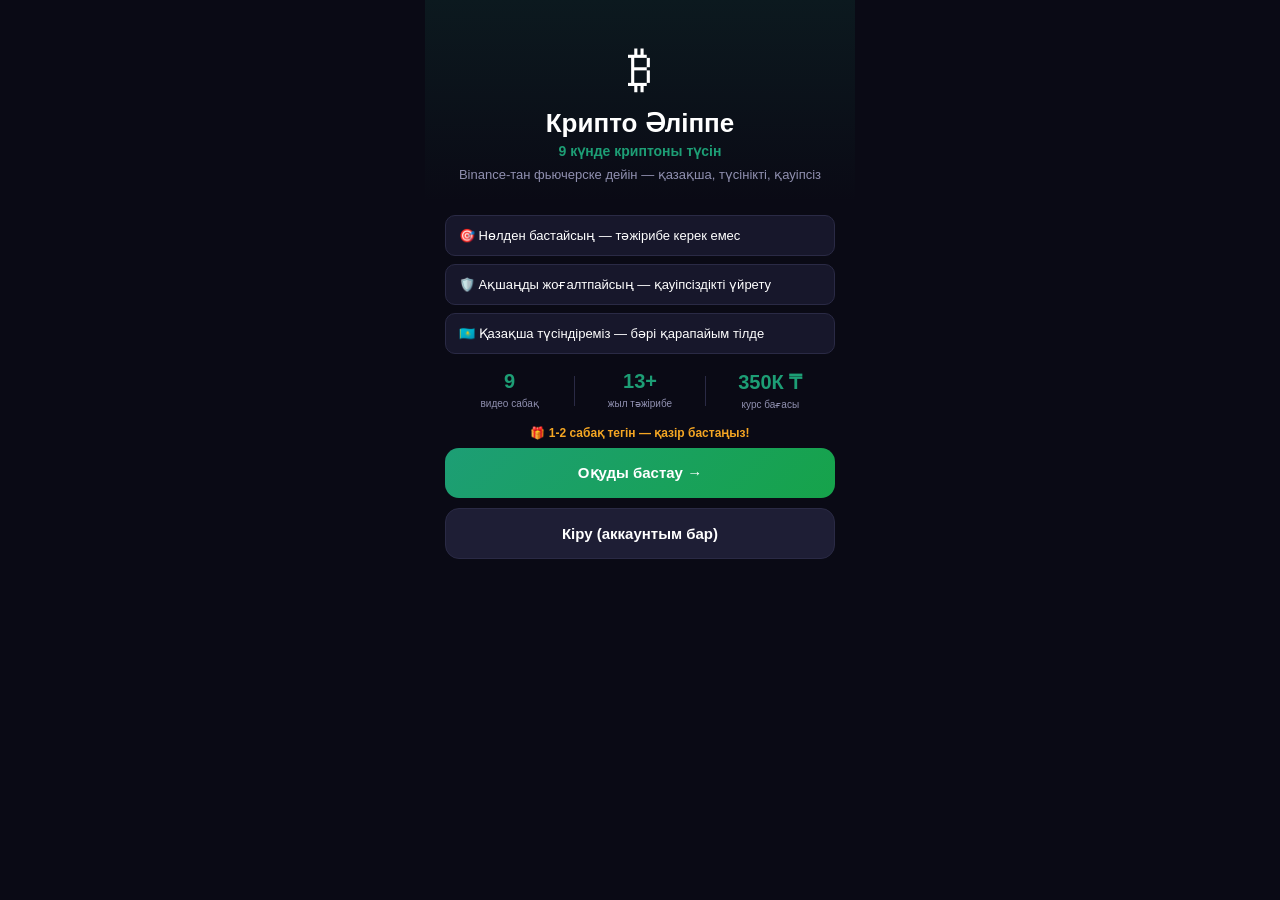
==== commit d86faeba: "Fix bugs: tab nav, calculator, AI bubble, video, streak, viewport, 350K stat" ====
--- a/index.html
+++ b/index.html
@@ -2,7 +2,7 @@
 <html lang="kk">
 <head>
 <meta charset="UTF-8">
-<meta name="viewport" content="width=device-width,initial-scale=1,maximum-scale=1,user-scalable=no">
+<meta name="viewport" content="width=device-width,initial-scale=1">
 <meta name="theme-color" content="#0a0a15">
 <title>Крипто Әліппе</title>
 <script src="https://telegram.org/js/telegram-web-app.js"></script>
@@ -180,8 +180,8 @@
 .crd{color:var(--red)!important}
 
 /* AI CHAT */
-.cmsgs{padding:12px;display:flex;flex-direction:column;gap:10px;min-height:200px}
-.cm{max-width:85%;padding:10px 12px;border-radius:13px;font-size:13px;line-height:1.5}
+.cmsgs{padding:12px;display:flex;flex-direction:column;gap:10px;min-height:200px;overflow-y:auto;flex:1}
+.cm{max-width:85%;padding:10px 12px;border-radius:13px;font-size:13px;line-height:1.5;word-break:break-word;overflow-wrap:anywhere;white-space:normal}
 .cm.bot{background:var(--card2);border-bottom-left-radius:3px;align-self:flex-start;border:1px solid var(--border)}
 .cm.usr{background:linear-gradient(135deg,var(--gr),var(--bl));color:#fff;border-bottom-right-radius:3px;align-self:flex-end}
 .typing{display:flex;gap:4px;align-items:center;padding:10px 12px;background:var(--card2);border-radius:13px;border-bottom-left-radius:3px;width:52px;border:1px solid var(--border);align-self:flex-start}
@@ -261,6 +261,36 @@
 .rtxt{font-size:12px;color:var(--t2);line-height:1.5;margin-bottom:7px}
 .rres{display:inline-flex;align-items:center;gap:5px;padding:4px 8px;background:rgba(29,158,117,.1);border-radius:6px;color:var(--gr);font-size:10px;font-weight:700}
 ::-webkit-scrollbar{width:0;height:0}
+/* NEW CALCULATOR */
+.nc-card{background:#fff;border-radius:16px;padding:16px;margin-bottom:12px;box-shadow:0 2px 8px rgba(0,0,0,.06)}
+.nc-card-title{font-size:12px;font-weight:700;color:#8a9bb0;text-transform:uppercase;letter-spacing:.06em;margin-bottom:12px}
+.nc-field{margin-bottom:14px}
+.nc-field label{display:block;font-size:13px;color:#5a6a7e;margin-bottom:6px;font-weight:500}
+.nc-unit{position:relative}
+.nc-unit input{width:100%;padding:12px 44px 12px 16px;border:1.5px solid #e8ecf0;border-radius:12px;font-size:16px;color:#1a1a2e;outline:none;background:#f8fafc;box-sizing:border-box}
+.nc-unit input:focus{border-color:#1D9E75;background:#fff}
+.nc-unit span{position:absolute;right:14px;top:50%;transform:translateY(-50%);font-size:14px;color:#8a9bb0;font-weight:600}
+.nc-periods{display:flex;gap:6px;flex-wrap:wrap}
+.nc-period{flex:1;min-width:52px;padding:9px 4px;background:#f0f4f8;border:1.5px solid #e8ecf0;border-radius:10px;font-size:12px;font-weight:600;color:#5a6a7e;cursor:pointer;text-align:center;transition:all .2s}
+.nc-period.active{background:#1D9E75;border-color:#1D9E75;color:#fff}
+.nc-calc-btn{width:100%;padding:15px;background:linear-gradient(135deg,#1D9E75,#5DCAA5);color:#fff;border:none;border-radius:14px;font-size:15px;font-weight:700;cursor:pointer;margin-top:6px}
+.nc-result{display:none;margin-top:8px}
+.nc-result.show{display:block}
+.nc-result-main{background:linear-gradient(135deg,#0a1628,#0f2d1e);border-radius:16px;padding:20px;margin-bottom:10px;text-align:center}
+.nc-result-label{font-size:12px;color:#5DCAA5;margin-bottom:6px}
+.nc-result-amount{font-size:32px;font-weight:800;color:#fff;margin-bottom:3px}
+.nc-result-sub{font-size:12px;color:#7a9ab0}
+.nc-result-grid{display:grid;grid-template-columns:1fr 1fr;gap:8px;margin-bottom:10px}
+.nc-result-card{background:#fff;border-radius:14px;padding:12px;text-align:center;box-shadow:0 2px 8px rgba(0,0,0,.06)}
+.nc-rc-label{font-size:10px;color:#8a9bb0;margin-bottom:5px;text-transform:uppercase;letter-spacing:.05em}
+.nc-rc-value{font-size:16px;font-weight:700;color:#1a1a2e}
+.nc-rc-value.green{color:#1D9E75}
+.nc-table-card{background:#fff;border-radius:14px;padding:14px;box-shadow:0 2px 8px rgba(0,0,0,.06);overflow-x:auto;margin-bottom:10px}
+.nc-table-title{font-size:12px;font-weight:700;color:#8a9bb0;text-transform:uppercase;letter-spacing:.06em;margin-bottom:10px}
+#nc-table-body td{font-size:12px;color:#1a1a2e;padding:9px 8px;border-bottom:1px solid #f8fafc}
+#nc-table-body td.green{color:#1D9E75;font-weight:600}
+#nc-table-body tr:last-child td{border-bottom:none}
+#nc-table-body th{font-size:11px;color:#8a9bb0;text-align:left;padding:6px 8px;border-bottom:1.5px solid #f0f4f8}
 </style>
 </head>
 <body>
@@ -284,7 +314,7 @@
     <div class="wb-sdiv"></div>
     <div class="wb-stat"><b>13+</b><span>жыл тәжірибе</span></div>
     <div class="wb-sdiv"></div>
-    <div class="wb-stat"><b>350К</b><span>толық курс</span></div>
+    <div class="wb-stat"><b>350К ₸</b><span>курс бағасы</span></div>
   </div>
   <div class="wb-free">🎁 1-2 сабақ тегін — қазір бастаңыз!</div>
   <div class="wb-cta">
@@ -344,39 +374,59 @@
   </div>
   <!-- CALC TAB -->
   <div class="tc" id="tc-calc">
-    <div class="slbl">💰 TON Калькулятор</div>
-    <div class="cs">
-      <div style="background:var(--card);border:1px solid var(--border);border-radius:var(--r);padding:14px;margin-bottom:12px">
-        <div style="font-size:12px;color:var(--t2);margin-bottom:9px">Инвестиция сомасын таңдаңыз (₸):</div>
-        <div class="agrid">
-          <div class="abtn" onclick="setAmt(100000,this)">100К</div>
-          <div class="abtn" onclick="setAmt(500000,this)">500К</div>
-          <div class="abtn on" onclick="setAmt(1000000,this)">1М</div>
-          <div class="abtn" onclick="setAmt(5000000,this)">5М</div>
+    <div style="background:linear-gradient(135deg,#0a1628,#0f2d1e);border-radius:14px;padding:16px;margin-bottom:12px;text-align:center">
+      <div style="font-size:17px;font-weight:800;color:#fff;margin-bottom:2px">🧮 Инвестиция Калькуляторы</div>
+      <div style="font-size:12px;color:#5DCAA5">Крипто Әліппе · @assila.crypto</div>
+    </div>
+    <div class="nc-card">
+      <div class="nc-card-title">Деректерді енгізіңіз</div>
+      <div class="nc-field">
+        <label>Депозит сомасы (₸)</label>
+        <div class="nc-unit"><input type="number" id="nc-amount" placeholder="500 000" min="0"/><span>₸</span></div>
+      </div>
+      <div class="nc-field">
+        <label>Жылдық пайыз (%)</label>
+        <div class="nc-unit"><input type="number" id="nc-rate" placeholder="10" min="0" max="1000" step="0.1"/><span>%</span></div>
+      </div>
+      <div class="nc-field">
+        <label>Мерзім</label>
+        <div class="nc-periods">
+          <div class="nc-period active" data-months="1">1 ай</div>
+          <div class="nc-period" data-months="3">3 ай</div>
+          <div class="nc-period" data-months="6">6 ай</div>
+          <div class="nc-period" data-months="12">1 жыл</div>
+          <div class="nc-period" data-months="24">2 жыл</div>
+          <div class="nc-period" data-months="36">3 жыл</div>
         </div>
-        <div class="ciw"><input type="number" id="calc-inp" value="1000000" oninput="calcUpd()"><span class="csuf">₸</span></div>
-        <div style="font-size:10px;color:var(--t3);text-align:center">* TON ≈ $3.50 | 1 USD ≈ 450 ₸ — болжамды баға</div>
       </div>
-      <div class="ccards">
-        <div class="ccard"><div class="cc-i">💎</div><div class="cc-v" id="cr-ton">—</div><div class="cc-l">TON аласыз</div></div>
-        <div class="ccard"><div class="cc-i">📈</div><div class="cc-v">5.5%</div><div class="cc-l">Жылдық APY</div></div>
-        <div class="ccard"><div class="cc-i">📅</div><div class="cc-v" id="cr-mo">—</div><div class="cc-l">Айлық табыс ₸</div></div>
-        <div class="ccard"><div class="cc-i">🎯</div><div class="cc-v" id="cr-yr">—</div><div class="cc-l">Жылдық табыс ₸</div></div>
-        <div class="ccard full"><div style="font-size:12px;color:var(--t2);margin-bottom:3px">3 жылдан кейін болжам</div><div class="cc-v" style="font-size:24px;color:var(--gr)" id="cr-3y">—</div><div class="cc-l">Стейкинг + баға өсімі (+30%)</div></div>
+      <button class="nc-calc-btn" onclick="ncCalculate()">Есептеу →</button>
+    </div>
+    <div class="nc-result" id="nc-result">
+      <div class="nc-result-main">
+        <div class="nc-result-label">Соңғы сома</div>
+        <div class="nc-result-amount" id="nc-total">—</div>
+        <div class="nc-result-sub" id="nc-period-label">—</div>
       </div>
-    </div>
-    <div class="slbl" style="padding-top:4px">⚖️ Инвестиция салыстырмасы</div>
-    <div class="ctbl">
-      <div class="chdr"><span>Құрал</span><span>%/жыл</span><span>Айлық ₸</span><span>Жылдық ₸</span></div>
-      <div class="crow"><span>💎 TON стейкинг</span><span class="chi">5.5%</span><span class="chi" id="ct-ton-m">—</span><span class="chi" id="ct-ton-y">—</span></div>
-      <div class="crow"><span>🏦 Банк депозит</span><span>11%</span><span id="ct-bk-m">—</span><span id="ct-bk-y">—</span></div>
-      <div class="crow"><span>🥇 Алтын</span><span>6%</span><span id="ct-gd-m">—</span><span id="ct-gd-y">—</span></div>
-      <div class="crow"><span>💵 USD ұстау</span><span class="crd">0%</span><span class="crd">0 ₸</span><span class="crd">0 ₸</span></div>
-    </div>
-    <div style="padding:8px 12px;font-size:10px;color:var(--t3);text-align:center">* Болжамды мәліметтер. Нарық жағдайы өзгеруі мүмкін.</div>
+      <div class="nc-result-grid">
+        <div class="nc-result-card"><div class="nc-rc-label">Бастапқы сома</div><div class="nc-rc-value" id="nc-initial">—</div></div>
+        <div class="nc-result-card"><div class="nc-rc-label">Таза пайда</div><div class="nc-rc-value green" id="nc-profit">—</div></div>
+        <div class="nc-result-card"><div class="nc-rc-label">Айлық табыс</div><div class="nc-rc-value green" id="nc-monthly">—</div></div>
+        <div class="nc-result-card"><div class="nc-rc-label">Пайыз</div><div class="nc-rc-value" id="nc-rate-show">—</div></div>
+      </div>
+      <div class="nc-table-card">
+        <div class="nc-table-title">Айлық есеп</div>
+        <table style="width:100%;border-collapse:collapse">
+          <thead><tr>
+            <th>Ай</th><th>Баланс (₸)</th><th>Пайда (₸)</th>
+          </tr></thead>
+          <tbody id="nc-table-body"></tbody>
+        </table>
+      </div>
+      <p style="font-size:12px;color:#8a9bb0;text-align:center;margin-bottom:12px;line-height:1.5">* Күрделі пайыз (compound interest) есебімен.<br>Нарық жағдайы өзгеруі мүмкін.</p>
+    </div>
   </div>
   <!-- AI TAB -->
-  <div class="tc" id="tc-ai" style="display:flex;flex-direction:column">
+  <div class="tc" id="tc-ai">
     <div class="cmsgs" id="chat-msgs">
       <div class="cm bot fa">Сәлем! Мен — Крипто Әліппе AI 🤖<br><br>Крипто туралы кез-келген сұрақты қазақша жазыңыз!</div>
     </div>
@@ -535,8 +585,8 @@
 
 // STATE
 var S={done:[],streak:0,lastDate:null,paid:false,name:'',xp:0,lv:1};
-(function(){try{var d=localStorage.getItem('ca_v9');if(d)S=Object.assign(S,JSON.parse(d));}catch(e){}})();
-function save(){try{localStorage.setItem('ca_v9',JSON.stringify(S));}catch(e){}}
+(function(){try{var d=localStorage.getItem('ca_v10');if(d)S=Object.assign(S,JSON.parse(d));}catch(e){}})();
+function save(){try{localStorage.setItem('ca_v10',JSON.stringify(S));}catch(e){}}
 
 // PAGE NAVIGATION
 function showPg(id){
@@ -557,6 +607,13 @@
   }catch(e){}
   save();
   showPg('pg-main');
+  // Initially show lessons tab properly
+  ['lessons','calc','ai','sec','cab'].forEach(function(t){
+    var el=document.getElementById('tc-'+t);
+    if(el){el.style.display='none';}
+  });
+  var lt=document.getElementById('tc-lessons');
+  if(lt){lt.style.display='block';}
   renderLessons();renderStats();renderAchs();updateCabinet();
 }
 function submitLead(){
@@ -644,15 +701,13 @@
 }
 
 function playVid(vid){
-  var el=document.getElementById('vb_'+vid);
-  if(!el)return;
-  // Telegram Mini App — iframe ішінде ойнайды
-  // file:// протоколда — YouTube-та ашылады
-  if(location.protocol==='file:'){
-    window.open('https://www.youtube.com/watch?v='+vid,'_blank');
-    return;
-  }
-  el.outerHTML='<div class="vframe"><iframe src="https://www.youtube-nocookie.com/embed/'+vid+'?autoplay=1&playsinline=1&rel=0&modestbranding=1" allow="autoplay; encrypted-media; picture-in-picture" allowfullscreen></iframe></div>';
+  var url='https://www.youtube.com/watch?v='+vid;
+  try{
+    if(window.Telegram&&window.Telegram.WebApp&&window.Telegram.WebApp.openLink){
+      window.Telegram.WebApp.openLink(url);return;
+    }
+  }catch(e){}
+  window.open(url,'_blank');
 }
 
 function markDone(num){
@@ -692,13 +747,17 @@
 // TABS
 function switchTab(name,btn){
   ['lessons','calc','ai','sec','cab'].forEach(function(t){
-    document.getElementById('tc-'+t).className='tc';
+    var el=document.getElementById('tc-'+t);
+    el.className='tc';
+    el.style.display='none';
     document.getElementById('tb-'+t).className='tbtn';
   });
-  document.getElementById('tc-'+name).className='tc on';
+  var active=document.getElementById('tc-'+name);
+  active.className='tc on';
+  active.style.display=(name==='ai')?'flex':'block';
+  if(name==='ai')active.style.flexDirection='column';
   btn.className='tbtn on';
-  if(name==='calc')calcUpd();
-  if(name==='cab'){renderAchs();updateCabinet();}
+  if(name==='cab'){renderAchs();updateCabinet();renderStats();}
 }
 
 // STATS & ACHIEVEMENTS
@@ -733,24 +792,39 @@
 }
 
 // CALCULATOR
-function setAmt(v,btn){
-  document.getElementById('calc-inp').value=v;
-  document.querySelectorAll('.abtn').forEach(function(b){b.className='abtn';});
-  btn.className='abtn on';calcUpd();
-}
-function calcUpd(){
-  var k=parseFloat(document.getElementById('calc-inp').value)||0;
-  var ton=k/450/3.5,yr=ton*0.055*3.5*450,mo=yr/12,y3=k+yr*3+k*0.3;
-  document.getElementById('cr-ton').textContent=ton.toFixed(1)+' TON';
-  document.getElementById('cr-mo').textContent=fmt(mo)+' ₸';
-  document.getElementById('cr-yr').textContent=fmt(yr)+' ₸';
-  document.getElementById('cr-3y').textContent=fmt(y3)+' ₸';
-  document.getElementById('ct-ton-m').textContent=fmt(mo)+' ₸';
-  document.getElementById('ct-ton-y').textContent=fmt(yr)+' ₸';
-  document.getElementById('ct-bk-m').textContent=fmt(k*0.11/12)+' ₸';
-  document.getElementById('ct-bk-y').textContent=fmt(k*0.11)+' ₸';
-  document.getElementById('ct-gd-m').textContent=fmt(k*0.06/12)+' ₸';
-  document.getElementById('ct-gd-y').textContent=fmt(k*0.06)+' ₸';
+var ncMonths=1;
+document.querySelectorAll('.nc-period').forEach(function(btn){
+  btn.onclick=function(){
+    document.querySelectorAll('.nc-period').forEach(function(b){b.classList.remove('active');});
+    btn.classList.add('active');
+    ncMonths=parseInt(btn.dataset.months);
+  };
+});
+function ncFmt(n){return Math.round(n).toLocaleString('ru-RU')+' ₸';}
+function ncCalculate(){
+  var amount=parseFloat(document.getElementById('nc-amount').value);
+  var rate=parseFloat(document.getElementById('nc-rate').value);
+  var months=ncMonths;
+  var ai=document.getElementById('nc-amount'),ri=document.getElementById('nc-rate');
+  if(!amount||amount<=0){ai.style.borderColor='#f59e0b';ai.focus();return;}
+  if(!rate||rate<=0){ri.style.borderColor='#f59e0b';ri.focus();return;}
+  ai.style.borderColor='#e8ecf0';ri.style.borderColor='#e8ecf0';
+  var monthlyRate=rate/100/12,balance=amount,rows='';
+  for(var i=1;i<=months;i++){
+    var p=balance*monthlyRate;balance+=p;
+    rows+='<tr><td>'+i+'-ай</td><td>'+ncFmt(balance)+'</td><td class="green">+'+ncFmt(p)+'</td></tr>';
+  }
+  var totalProfit=balance-amount,monthly=totalProfit/months;
+  var pl=months===1?'1 ай':months===12?'1 жыл':months===24?'2 жыл':months===36?'3 жыл':months+' ай';
+  document.getElementById('nc-total').textContent=ncFmt(balance);
+  document.getElementById('nc-period-label').textContent=pl+' · '+rate+'% жылдық';
+  document.getElementById('nc-initial').textContent=ncFmt(amount);
+  document.getElementById('nc-profit').textContent='+'+ncFmt(totalProfit);
+  document.getElementById('nc-monthly').textContent='+'+ncFmt(monthly);
+  document.getElementById('nc-rate-show').textContent=rate+'%';
+  document.getElementById('nc-table-body').innerHTML=rows;
+  var el=document.getElementById('nc-result');el.classList.add('show');
+  el.scrollIntoView({behavior:'smooth',block:'start'});
 }
 function fmt(n){return n>=1e6?(n/1e6).toFixed(1)+'М':n>=1000?Math.round(n).toLocaleString('ru-RU'):Math.round(n).toString();}
 
@@ -813,7 +887,6 @@
 }
 
 // INIT
-calcUpd();
 if(S.name){goMain();}
 </script>
 </body>
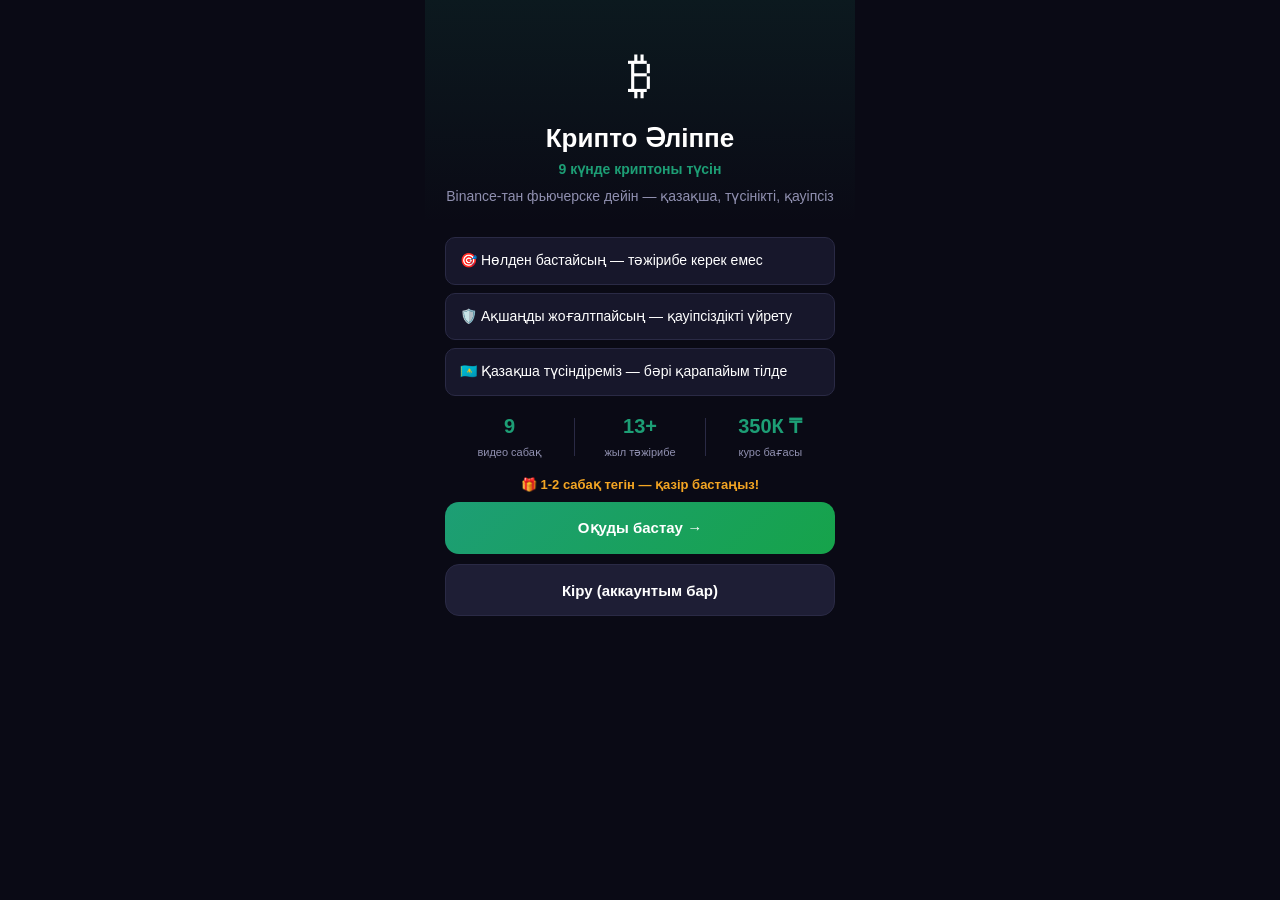
==== commit 5ef93331: "Move access-code check to Vercel serverless API, fix Telegram/mobile bugs, improve mobile UX - Acces" ====
--- a/index.html
+++ b/index.html
@@ -2,7 +2,8 @@
 <html lang="kk">
 <head>
 <meta charset="UTF-8">
-<meta name="viewport" content="width=device-width,initial-scale=1">
+<meta name="viewport" content="width=device-width,initial-scale=1,viewport-fit=cover">
+<meta name="format-detection" content="telephone=no">
 <meta name="theme-color" content="#0a0a15">
 <title>Крипто Әліппе</title>
 <script src="https://telegram.org/js/telegram-web-app.js"></script>
@@ -14,97 +15,102 @@
   --gold:#f5a623;--red:#ff4757;--t:#fff;--t2:#9090b0;--t3:#50506a;
   --r:14px;--rs:10px
 }
-body{font-family:-apple-system,BlinkMacSystemFont,'Segoe UI',sans-serif;background:var(--bg);color:var(--t);max-width:430px;margin:0 auto;overflow-x:hidden;min-height:100vh}
+html{-webkit-text-size-adjust:100%;text-size-adjust:100%;background:var(--bg)}
+body{font-family:-apple-system,BlinkMacSystemFont,'Segoe UI',Roboto,sans-serif;background:var(--bg);color:var(--t);max-width:430px;margin:0 auto;overflow-x:hidden;min-height:100vh;min-height:var(--app-h,100vh);line-height:1.4;-webkit-font-smoothing:antialiased}
+button,input,textarea{font-family:inherit}
+button{-webkit-appearance:none;appearance:none}
+:focus-visible{outline:2px solid var(--gr);outline-offset:2px}
 /* PAGES */
-.pg{display:none;min-height:100vh;flex-direction:column}
+.pg{display:none;min-height:100vh;min-height:var(--app-h,100vh);flex-direction:column;padding-bottom:env(safe-area-inset-bottom)}
 .pg.on{display:flex}
-#pg-main{display:none;flex-direction:column;height:100vh}
+#pg-main{display:none;flex-direction:column;height:100vh;height:var(--app-h,100vh)}
 #pg-main.on{display:flex}
 #pg-detail{display:none;position:fixed;inset:0;background:var(--bg);z-index:100;overflow-y:auto;max-width:430px;margin:0 auto}
 #pg-detail.on{display:block}
 #pg-paywall{display:none;position:fixed;inset:0;background:var(--bg);z-index:100;overflow-y:auto;max-width:430px;margin:0 auto}
 #pg-paywall.on{display:block}
 /* BUTTONS */
-.btn{display:flex;align-items:center;justify-content:center;gap:8px;width:100%;padding:16px;border-radius:var(--r);border:none;font-size:15px;font-weight:600;cursor:pointer;transition:opacity .15s;outline:none;text-decoration:none;color:inherit}
+.btn{display:flex;align-items:center;justify-content:center;gap:8px;width:100%;min-height:52px;padding:15px 16px;border-radius:var(--r);border:none;font-size:15px;font-weight:600;cursor:pointer;transition:opacity .15s;outline:none;text-decoration:none;color:inherit}
 .btn:active{opacity:.85}
 .btn-gr{background:linear-gradient(135deg,var(--gr),#16a34a);color:#fff}
 .btn-bl{background:linear-gradient(135deg,var(--bl),var(--pu));color:#fff}
 .btn-card{background:var(--card2);color:var(--t);border:1px solid var(--border)}
 /* UTIL */
-.badge{display:inline-flex;align-items:center;gap:3px;padding:3px 8px;border-radius:20px;font-size:10px;font-weight:700}
+.badge{display:inline-flex;align-items:center;gap:3px;padding:4px 9px;border-radius:20px;font-size:11px;font-weight:700;white-space:nowrap;flex-shrink:0}
 .bg-gr{background:rgba(29,158,117,.18);color:var(--gr)}
 .bg-bl{background:rgba(0,136,204,.18);color:var(--bl)}
 .bg-go{background:rgba(245,166,35,.18);color:var(--gold)}
 .bg-lk{background:var(--card2);color:var(--t3)}
 .pt{width:100%;height:6px;background:var(--card2);border-radius:3px;overflow:hidden}
 .pf{height:100%;border-radius:3px;background:linear-gradient(90deg,var(--gr),var(--bl));transition:width .5s}
-#toast{position:fixed;bottom:90px;left:50%;transform:translateX(-50%) translateY(14px);background:var(--card2);color:var(--t);padding:10px 18px;border-radius:20px;font-size:13px;opacity:0;transition:all .3s;z-index:999;border:1px solid var(--border);white-space:nowrap;pointer-events:none}
+#toast{position:fixed;bottom:calc(90px + env(safe-area-inset-bottom));left:50%;transform:translateX(-50%) translateY(14px);background:var(--card2);color:var(--t);padding:10px 18px;border-radius:20px;font-size:14px;opacity:0;transition:all .3s;z-index:999;border:1px solid var(--border);max-width:calc(100% - 32px);width:max-content;text-align:center;line-height:1.4;pointer-events:none;box-shadow:0 6px 24px rgba(0,0,0,.4)}
 #toast.on{opacity:1;transform:translateX(-50%) translateY(0)}
 .fa{animation:fu .3s ease}
 @keyframes fu{from{opacity:0;transform:translateY(8px)}to{opacity:1;transform:translateY(0)}}
 @keyframes pop{from{transform:scale(0);opacity:0}to{transform:scale(1);opacity:1}}
+@media (prefers-reduced-motion:reduce){*{animation:none!important;transition:none!important;scroll-behavior:auto!important}}
 
 /* WELCOME */
 .wb-hero{padding:40px 20px 18px;text-align:center;background:linear-gradient(180deg,rgba(29,158,117,.1),transparent)}
 .wb-logo{font-size:50px;margin-bottom:10px}
 .wb-brand{font-size:26px;font-weight:800;margin-bottom:4px}
 .wb-sub{font-size:14px;color:var(--gr);font-weight:600;margin-bottom:6px}
-.wb-desc{font-size:13px;color:var(--t2);line-height:1.5}
+.wb-desc{font-size:14px;color:var(--t2);line-height:1.5}
 .wb-feats{padding:12px 20px;display:flex;flex-direction:column;gap:8px}
-.wb-feat{display:flex;align-items:center;gap:10px;padding:12px 13px;background:var(--card);border-radius:var(--rs);border:1px solid var(--border);font-size:13px}
+.wb-feat{display:flex;align-items:center;gap:10px;padding:13px 14px;background:var(--card);border-radius:var(--rs);border:1px solid var(--border);font-size:14px;line-height:1.4}
 .wb-stats{display:flex;padding:4px 20px 14px}
 .wb-stat{flex:1;text-align:center}
 .wb-stat b{display:block;font-size:20px;font-weight:800;color:var(--gr)}
-.wb-stat span{font-size:10px;color:var(--t2)}
+.wb-stat span{font-size:11px;color:var(--t2)}
 .wb-sdiv{width:1px;background:var(--border);margin:6px 0}
-.wb-free{text-align:center;font-size:12px;font-weight:700;color:var(--gold);margin-bottom:8px}
-.wb-cta{padding:0 20px 32px;display:flex;flex-direction:column;gap:10px}
+.wb-free{text-align:center;font-size:13px;font-weight:700;color:var(--gold);margin-bottom:8px}
+.wb-cta{padding:0 20px calc(32px + env(safe-area-inset-bottom));display:flex;flex-direction:column;gap:10px}
 
 /* LEAD */
 .lead-wrap{flex:1;padding:28px 20px;display:flex;flex-direction:column;justify-content:center}
 .lead-lbl{font-size:11px;font-weight:700;color:var(--t3);text-transform:uppercase;letter-spacing:.6px;margin-bottom:6px;display:block}
-.lead-inp{width:100%;padding:13px 14px;background:var(--card);border:1.5px solid var(--border);border-radius:var(--r);color:var(--t);font-size:15px;outline:none;margin-bottom:14px;font-family:inherit;transition:border-color .2s}
+.lead-inp{width:100%;padding:14px;background:var(--card);border:1.5px solid var(--border);border-radius:var(--r);color:var(--t);font-size:16px;outline:none;margin-bottom:14px;font-family:inherit;transition:border-color .2s}
 .lead-inp:focus{border-color:var(--gr)}
-.lead-skip{text-align:center;color:var(--t3);font-size:13px;margin-top:12px;cursor:pointer;text-decoration:underline}
+.lead-skip{display:block;width:100%;background:none;border:none;text-align:center;color:var(--t2);font-size:14px;margin-top:8px;padding:12px;cursor:pointer;text-decoration:underline}
 
 /* MAIN HEADER */
-.mhdr{padding:10px 14px 8px;background:var(--bg2);border-bottom:1px solid var(--border);flex-shrink:0}
+.mhdr{padding:calc(10px + env(safe-area-inset-top)) 14px 8px;background:var(--bg2);border-bottom:1px solid var(--border);flex-shrink:0}
 .mhdr-top{display:flex;justify-content:space-between;align-items:center;margin-bottom:7px}
 .mhdr-brand{font-size:14px;font-weight:800}
-.mhdr-tg{font-size:10px;color:var(--gr)}
-.lv-b{background:linear-gradient(135deg,var(--gr),var(--bl));color:#fff;padding:4px 10px;border-radius:14px;font-size:10px;font-weight:700}
+.mhdr-tg{font-size:11px;color:var(--gr)}
+.lv-b{background:linear-gradient(135deg,var(--gr),var(--bl));color:#fff;padding:5px 11px;border-radius:14px;font-size:11px;font-weight:700}
 .pr-row{display:flex;justify-content:space-between;align-items:center;margin-bottom:4px}
-.pr-lbl{font-size:11px;color:var(--t2)}
-.pr-pct{font-size:11px;font-weight:700;color:var(--gr)}
+.pr-lbl{font-size:12px;color:var(--t2)}
+.pr-pct{font-size:12px;font-weight:700;color:var(--gr)}
 
 /* TAB BAR */
 .tbar{display:flex;background:var(--bg2);border-bottom:1px solid var(--border);flex-shrink:0}
-.tbtn{flex:1;padding:8px 2px 7px;text-align:center;cursor:pointer;border-bottom:2px solid transparent;color:var(--t3);transition:all .2s;border:none;background:none}
+.tbtn{flex:1;min-width:0;min-height:52px;padding:8px 2px 6px;text-align:center;cursor:pointer;color:var(--t2);transition:color .2s,border-color .2s;border:none;border-bottom:2px solid transparent;background:none}
 .tbtn.on{color:var(--gr);border-bottom:2px solid var(--gr)}
-.tbtn .ti{font-size:18px;display:block}
-.tbtn .tl{font-size:9px;font-weight:600;margin-top:1px}
-.tc{display:none;flex:1;overflow-y:auto;padding-bottom:20px}
+.tbtn .ti{font-size:19px;display:block;line-height:1.2}
+.tbtn .tl{display:block;font-size:10.5px;font-weight:600;margin-top:2px;white-space:nowrap;overflow:hidden;text-overflow:ellipsis}
+.tc{display:none;flex:1;min-height:0;overflow-y:auto;-webkit-overflow-scrolling:touch;overscroll-behavior:contain;padding-bottom:calc(20px + env(safe-area-inset-bottom))}
 .tc.on{display:block}
-.slbl{font-size:11px;font-weight:700;color:var(--t3);text-transform:uppercase;letter-spacing:.7px;padding:12px 14px 8px}
+.slbl{font-size:12px;font-weight:700;color:var(--t3);text-transform:uppercase;letter-spacing:.7px;padding:12px 14px 8px}
 
 /* LESSON LIST */
 .lcard{background:var(--card);border:1px solid var(--border);border-radius:var(--r);margin:0 12px 8px;cursor:pointer;transition:opacity .15s;overflow:hidden}
 .lcard:active{opacity:.8}
 .lcard.done{border-color:rgba(29,158,117,.4)}
-.lcard.locked{opacity:.5;pointer-events:none}
-.lrow{display:flex;align-items:center;gap:10px;padding:12px 13px}
+.lcard.locked{opacity:.5}
+.lrow{display:flex;align-items:center;gap:11px;padding:13px 14px;min-height:60px}
 .lnum{width:33px;height:33px;border-radius:50%;display:flex;align-items:center;justify-content:center;font-size:13px;font-weight:700;flex-shrink:0;border:2px solid var(--border);background:var(--card2);color:var(--t3)}
 .lnum.done{background:var(--gr);border-color:var(--gr);color:#fff}
 .lnum.cur{background:var(--bl);border-color:var(--bl);color:#fff}
 .linfo{flex:1;min-width:0}
-.ltitle{font-size:13px;font-weight:600;white-space:nowrap;overflow:hidden;text-overflow:ellipsis}
-.lsub{font-size:11px;color:var(--t2);margin-top:1px}
+.ltitle{font-size:14px;font-weight:600;line-height:1.3}
+.lsub{font-size:12px;color:var(--t2);margin-top:2px}
 
 /* DETAIL PAGE */
-.dtop{position:sticky;top:0;z-index:10;background:var(--bg2);border-bottom:1px solid var(--border);padding:10px 14px;display:flex;align-items:center;gap:10px}
-.dtop-back{padding:7px 13px;background:var(--card);border:1px solid var(--border);border-radius:20px;font-size:13px;cursor:pointer;font-weight:600;white-space:nowrap}
+.dtop{position:sticky;top:0;z-index:10;background:var(--bg2);border-bottom:1px solid var(--border);padding:calc(10px + env(safe-area-inset-top)) 14px 10px;display:flex;align-items:center;gap:10px}
+.dtop-back{min-height:40px;min-width:44px;padding:8px 14px;background:var(--card);color:var(--t);border:1px solid var(--border);border-radius:20px;font-size:14px;cursor:pointer;font-weight:600;white-space:nowrap}
 .dbadge{display:inline-block;padding:4px 10px;background:rgba(29,158,117,.15);color:var(--gr);border-radius:20px;font-size:11px;font-weight:700;margin:14px 16px 6px}
-.dtitle{font-size:19px;font-weight:800;padding:0 16px 12px;line-height:1.3}
+.dtitle{font-size:21px;font-weight:800;padding:0 16px 12px;line-height:1.3}
 /* VIDEO */
 .vthumb{position:relative;width:100%;cursor:pointer;background:#111;overflow:hidden}
 .vthumb img{width:100%;display:block;aspect-ratio:16/9;object-fit:cover}
@@ -115,43 +121,44 @@
 .vframe iframe{position:absolute;inset:0;width:100%;height:100%;border:0}
 .vno-support{background:#111;padding:20px 16px;text-align:center;display:flex;flex-direction:column;align-items:center;gap:10px}
 /* DETAIL CONTENT */
-.dcnt{padding:14px 16px 100px}
+.dcnt{padding:16px 16px calc(60px + env(safe-area-inset-bottom))}
 .tip-box{background:linear-gradient(135deg,rgba(29,158,117,.1),rgba(0,136,204,.06));border:1px solid rgba(29,158,117,.25);border-radius:var(--r);padding:13px;margin-bottom:14px}
-.tip-l{font-size:11px;font-weight:700;color:var(--gr);margin-bottom:4px}
-.tip-t{font-size:12px;color:var(--t2);line-height:1.5}
-.stt{font-size:11px;font-weight:700;color:var(--t3);text-transform:uppercase;letter-spacing:.5px;margin-bottom:8px}
-.sitem{display:flex;gap:8px;align-items:flex-start;margin-bottom:8px}
-.sdot{width:20px;height:20px;border-radius:50%;background:var(--gr);color:#fff;font-size:10px;font-weight:700;display:flex;align-items:center;justify-content:center;flex-shrink:0;margin-top:1px}
-.stxt{font-size:12px;color:var(--t2);line-height:1.5}
+.tip-l{font-size:12px;font-weight:700;color:var(--gr);margin-bottom:4px}
+.tip-t{font-size:14px;color:var(--t2);line-height:1.55}
+.stt{font-size:12px;font-weight:700;color:var(--t3);text-transform:uppercase;letter-spacing:.5px;margin-bottom:8px}
+.sitem{display:flex;gap:10px;align-items:flex-start;margin-bottom:10px}
+.sdot{width:22px;height:22px;border-radius:50%;background:var(--gr);color:#fff;font-size:11px;font-weight:700;display:flex;align-items:center;justify-content:center;flex-shrink:0;margin-top:1px}
+.stxt{font-size:14px;color:var(--t2);line-height:1.55}
 .hw-box{background:var(--card2);border:1px solid var(--border);border-radius:var(--r);padding:13px;margin:14px 0}
-.hw-l{font-size:11px;font-weight:700;color:var(--gold);margin-bottom:4px}
-.hw-t{font-size:12px;color:var(--t2);line-height:1.5;margin-bottom:10px}
-.hw-btn{display:flex;align-items:center;justify-content:center;gap:6px;padding:10px;background:rgba(0,136,204,.1);border:1px solid rgba(0,136,204,.25);border-radius:var(--rs);color:var(--bl);font-size:12px;font-weight:600;text-decoration:none}
-.ref-btn{display:flex;align-items:center;gap:7px;padding:10px 13px;background:var(--card);border:1px solid var(--border);border-radius:var(--rs);color:var(--t);font-size:12px;text-decoration:none;margin-bottom:7px}
-.btn-complete{width:100%;padding:15px;background:linear-gradient(135deg,var(--gr),#16a34a);color:#fff;border:none;border-radius:var(--r);font-size:15px;font-weight:700;cursor:pointer;margin-top:14px}
+.hw-l{font-size:12px;font-weight:700;color:var(--gold);margin-bottom:4px}
+.hw-t{font-size:14px;color:var(--t2);line-height:1.55;margin-bottom:12px}
+.hw-btn{display:flex;align-items:center;justify-content:center;gap:6px;min-height:44px;padding:11px;background:rgba(0,136,204,.1);border:1px solid rgba(0,136,204,.25);border-radius:var(--rs);color:var(--bl);font-size:14px;font-weight:600;text-decoration:none}
+.ref-btn{display:flex;align-items:center;gap:7px;min-height:44px;padding:11px 14px;background:var(--card);border:1px solid var(--border);border-radius:var(--rs);color:var(--t);font-size:14px;text-decoration:none;margin-bottom:7px}
+.btn-complete{width:100%;min-height:52px;padding:15px;background:linear-gradient(135deg,var(--gr),#16a34a);color:#fff;border:none;border-radius:var(--r);font-size:15px;font-weight:700;cursor:pointer;margin-top:14px}
 .btn-done-st{display:block;width:100%;padding:13px;background:var(--card2);color:var(--gr);border:1.5px solid rgba(29,158,117,.4);border-radius:var(--r);font-size:14px;font-weight:700;margin-top:14px;text-align:center}
 .cta-box{background:linear-gradient(135deg,rgba(124,58,237,.14),rgba(0,136,204,.08));border:1px solid rgba(124,58,237,.35);border-radius:var(--r);padding:16px;margin-top:18px;text-align:center}
 .cta-t{font-size:17px;font-weight:800;margin-bottom:5px}
-.cta-d{font-size:12px;color:var(--t2);margin-bottom:12px;line-height:1.5}
-.cta-btn{width:100%;padding:14px;background:linear-gradient(135deg,var(--pu),var(--bl));color:#fff;border:none;border-radius:var(--r);font-size:14px;font-weight:700;cursor:pointer}
-.chat-lnk{display:flex;align-items:center;justify-content:center;gap:8px;margin-top:12px;padding:12px;background:rgba(29,158,117,.08);border:1px solid rgba(29,158,117,.25);border-radius:var(--r);color:var(--gr);font-size:13px;font-weight:600;text-decoration:none}
+.cta-d{font-size:13px;color:var(--t2);margin-bottom:12px;line-height:1.5}
+.cta-btn{width:100%;min-height:50px;padding:14px;background:linear-gradient(135deg,var(--pu),var(--bl));color:#fff;border:none;border-radius:var(--r);font-size:14px;font-weight:700;cursor:pointer}
+.chat-lnk{display:flex;align-items:center;justify-content:center;gap:8px;margin-top:12px;min-height:48px;padding:12px;background:rgba(29,158,117,.08);border:1px solid rgba(29,158,117,.25);border-radius:var(--r);color:var(--gr);font-size:14px;font-weight:600;text-decoration:none}
 
 /* PAYWALL */
-.pw-top{padding:10px 14px;background:var(--bg2);border-bottom:1px solid var(--border);display:flex;align-items:center;gap:10px}
-.pw-body{padding:18px 16px 80px}
+.pw-top{position:sticky;top:0;z-index:10;padding:calc(10px + env(safe-area-inset-top)) 14px 10px;background:var(--bg2);border-bottom:1px solid var(--border);display:flex;align-items:center;gap:10px}
+.pw-body{padding:18px 16px calc(60px + env(safe-area-inset-bottom))}
 .pw-price-box{background:linear-gradient(135deg,rgba(29,158,117,.12),rgba(0,136,204,.08));border:1px solid rgba(29,158,117,.35);border-radius:var(--r);padding:16px;text-align:center;margin-bottom:14px}
 .pw-price{font-size:30px;font-weight:900;color:var(--gr)}
 .pw-list{display:flex;flex-direction:column;gap:8px;margin-bottom:16px}
-.pw-item{display:flex;align-items:center;gap:8px;font-size:13px}
+.pw-item{display:flex;align-items:flex-start;gap:8px;font-size:14px;line-height:1.45}
 .pw-item::before{content:"✅"}
 .kaspi-box{background:var(--card);border:1px solid var(--border);border-radius:var(--r);padding:14px;text-align:center;margin-bottom:14px}
-.kaspi-img{width:180px;height:180px;border-radius:10px;object-fit:cover;margin-top:10px}
-.pw-confirm{display:flex;align-items:center;justify-content:center;gap:8px;margin:12px 0;padding:13px;background:rgba(29,158,117,.08);border:1px solid rgba(29,158,117,.25);border-radius:var(--r);color:var(--gr);font-size:13px;font-weight:600;text-decoration:none}
+.kaspi-img{width:200px;height:200px;max-width:100%;background:#fff;border-radius:10px;object-fit:cover;margin-top:10px}
+.pw-confirm{display:flex;align-items:center;justify-content:center;gap:8px;margin:12px 0;min-height:50px;padding:13px;background:rgba(29,158,117,.08);border:1px solid rgba(29,158,117,.25);border-radius:var(--r);color:var(--gr);font-size:14px;font-weight:600;text-decoration:none}
 .code-box{background:var(--card2);border:1px solid var(--border);border-radius:var(--r);padding:14px}
-.code-inp{width:100%;padding:12px 13px;background:var(--bg);border:1.5px solid var(--border);border-radius:var(--rs);color:var(--t);font-size:14px;outline:none;font-family:monospace;letter-spacing:.5px;margin-bottom:9px;transition:border-color .2s}
+.code-inp{width:100%;padding:13px;background:var(--bg);border:1.5px solid var(--border);border-radius:var(--rs);color:var(--t);font-size:16px;text-transform:uppercase;outline:none;font-family:monospace;letter-spacing:.5px;margin-bottom:9px;transition:border-color .2s}
 .code-inp:focus{border-color:var(--gr)}
-.code-btn{width:100%;padding:12px;background:var(--gr);color:#fff;border:none;border-radius:var(--rs);font-size:14px;font-weight:700;cursor:pointer}
-.code-msg{text-align:center;font-size:12px;margin-top:7px;min-height:18px}
+.code-btn{width:100%;min-height:48px;padding:12px;background:var(--gr);color:#fff;border:none;border-radius:var(--rs);font-size:14px;font-weight:700;cursor:pointer}
+.code-btn:disabled{opacity:.6;cursor:default}
+.code-msg{text-align:center;font-size:13px;line-height:1.45;margin-top:8px;min-height:18px}
 
 /* CALCULATOR */
 .cs{padding:0 12px}
@@ -181,7 +188,7 @@
 
 /* AI CHAT */
 .cmsgs{padding:12px;display:flex;flex-direction:column;gap:10px;min-height:200px;overflow-y:auto;flex:1}
-.cm{max-width:85%;padding:10px 12px;border-radius:13px;font-size:13px;line-height:1.5;word-break:break-word;overflow-wrap:anywhere;white-space:normal}
+.cm{max-width:85%;padding:10px 13px;border-radius:13px;font-size:14px;line-height:1.5;word-break:break-word;overflow-wrap:anywhere;white-space:normal}
 .cm.bot{background:var(--card2);border-bottom-left-radius:3px;align-self:flex-start;border:1px solid var(--border)}
 .cm.usr{background:linear-gradient(135deg,var(--gr),var(--bl));color:#fff;border-bottom-right-radius:3px;align-self:flex-end}
 .typing{display:flex;gap:4px;align-items:center;padding:10px 12px;background:var(--card2);border-radius:13px;border-bottom-left-radius:3px;width:52px;border:1px solid var(--border);align-self:flex-start}
@@ -190,22 +197,22 @@
 @keyframes ty{0%,60%,100%{transform:translateY(0)}30%{transform:translateY(-5px)}}
 .chips{padding:7px 12px;display:flex;gap:6px;overflow-x:auto;border-top:1px solid var(--border)}
 .chips::-webkit-scrollbar{display:none}
-.chip{padding:6px 10px;background:var(--card);border:1px solid var(--border);border-radius:14px;font-size:11px;color:var(--t2);white-space:nowrap;cursor:pointer;flex-shrink:0;transition:all .15s}
+.chip{padding:8px 12px;background:var(--card);border:1px solid var(--border);border-radius:16px;font-size:12.5px;color:var(--t2);white-space:nowrap;cursor:pointer;flex-shrink:0;transition:all .15s}
 .chip:active{border-color:var(--gr);color:var(--gr)}
-.cirow{padding:9px 12px;background:var(--bg2);border-top:1px solid var(--border);display:flex;gap:8px;align-items:flex-end;position:sticky;bottom:0}
-.cinp{flex:1;padding:10px 12px;background:var(--card);border:1.5px solid var(--border);border-radius:var(--r);color:var(--t);font-size:13px;outline:none;resize:none;min-height:38px;max-height:90px;font-family:inherit;transition:border-color .2s}
+.cirow{padding:9px 12px calc(9px + env(safe-area-inset-bottom));background:var(--bg2);border-top:1px solid var(--border);display:flex;gap:8px;align-items:flex-end;position:sticky;bottom:0}
+.cinp{flex:1;padding:10px 12px;background:var(--card);border:1.5px solid var(--border);border-radius:var(--r);color:var(--t);font-size:16px;outline:none;resize:none;min-height:42px;max-height:90px;font-family:inherit;transition:border-color .2s}
 .cinp:focus{border-color:var(--gr)}
-.csend{width:38px;height:38px;border-radius:50%;background:linear-gradient(135deg,var(--gr),var(--bl));border:none;cursor:pointer;display:flex;align-items:center;justify-content:center;font-size:15px;flex-shrink:0}
+.csend{width:42px;height:42px;color:#fff;border-radius:50%;background:linear-gradient(135deg,var(--gr),var(--bl));border:none;cursor:pointer;display:flex;align-items:center;justify-content:center;font-size:15px;flex-shrink:0}
 
 /* SECURITY */
 .sec-ban{background:linear-gradient(135deg,rgba(255,71,87,.1),rgba(255,71,87,.03));border:1px solid rgba(255,71,87,.25);border-radius:var(--r);padding:14px;margin:0 12px 10px;text-align:center}
 .scard{background:var(--card);border-radius:var(--r);border:1px solid var(--border);overflow:hidden;margin:0 12px 8px}
-.shd{display:flex;align-items:center;gap:10px;padding:12px 13px;cursor:pointer}
+.shd{display:flex;align-items:center;gap:10px;padding:13px 14px;min-height:58px;cursor:pointer}
 .shico{width:33px;height:33px;border-radius:8px;display:flex;align-items:center;justify-content:center;font-size:15px;flex-shrink:0}
 .si-r{background:rgba(255,71,87,.15)}.si-o{background:rgba(255,165,0,.15)}.si-p{background:rgba(124,58,237,.15)}.si-b{background:rgba(0,136,204,.15)}
 .shtext{flex:1}
-.shttl{font-size:13px;font-weight:600}
-.shsub{font-size:11px;color:var(--t2);margin-top:1px}
+.shttl{font-size:14px;font-weight:600}
+.shsub{font-size:12px;color:var(--t2);margin-top:1px}
 .sharr{color:var(--t3);transition:transform .2s;font-size:17px}
 .sharr.open{transform:rotate(90deg)}
 .sbody{display:none;padding:0 13px 12px;border-top:1px solid var(--border)}
@@ -214,22 +221,22 @@
 .stip:last-child{border-bottom:none}
 .stn{width:17px;height:17px;border-radius:50%;font-size:9px;font-weight:700;display:flex;align-items:center;justify-content:center;flex-shrink:0;margin-top:2px;color:#fff}
 .stn.r{background:var(--red)}.stn.ok{background:var(--gr)}.stn.o{background:#ff8c00}
-.stip p{font-size:12px;color:var(--t2);line-height:1.5}
+.stip p{font-size:13.5px;color:var(--t2);line-height:1.55}
 
 /* CABINET */
 .cab-hero{background:linear-gradient(135deg,rgba(29,158,117,.12),rgba(0,136,204,.08));border-radius:var(--r);padding:16px;margin:0 12px 10px;text-align:center;border:1px solid var(--border)}
 .cab-av{width:64px;height:64px;border-radius:50%;background:linear-gradient(135deg,var(--gr),var(--bl));display:flex;align-items:center;justify-content:center;font-size:28px;margin:0 auto 9px}
 .xpr{display:flex;justify-content:space-between;margin-bottom:4px}
 .sgrid{display:grid;grid-template-columns:repeat(3,1fr);gap:8px;margin:0 12px 10px}
-.scard{background:var(--card);border:1px solid var(--border);border-radius:var(--r);padding:12px;text-align:center}
+.stcard{background:var(--card);border:1px solid var(--border);border-radius:var(--r);padding:12px 6px;text-align:center}
 .scv{font-size:20px;font-weight:800;color:var(--gr)}
-.scl{font-size:10px;color:var(--t2);margin-top:2px}
+.scl{font-size:11px;color:var(--t2);margin-top:2px}
 .lv-nodes{display:flex;gap:4px;margin:0 12px 12px}
 .lvn{flex:1;text-align:center}
 .lvn-c{width:28px;height:28px;border-radius:50%;display:flex;align-items:center;justify-content:center;font-size:11px;font-weight:700;margin:0 auto 3px;border:2px solid var(--border);background:var(--card2);color:var(--t3);transition:all .3s}
 .lvn-c.dn{background:var(--gr);border-color:var(--gr);color:#fff}
 .lvn-c.cu{background:linear-gradient(135deg,var(--gr),var(--bl));border-color:var(--gr);color:#fff;box-shadow:0 0 10px rgba(29,158,117,.4)}
-.lvn-l{font-size:8px;color:var(--t3)}
+.lvn-l{font-size:9.5px;color:var(--t2);white-space:nowrap;overflow:hidden;text-overflow:ellipsis}
 .lvn-l.cu{color:var(--gr);font-weight:700}
 .ach-lst{padding:0 12px;display:flex;flex-direction:column;gap:6px;margin-bottom:12px}
 .ai2{display:flex;align-items:center;gap:9px;padding:10px 12px;background:var(--card);border-radius:var(--r);border:1px solid var(--border)}
@@ -237,8 +244,8 @@
 .ai2.lk{opacity:.4}
 .ai2ico{font-size:22px;width:38px;height:38px;background:var(--card2);border-radius:9px;display:flex;align-items:center;justify-content:center;flex-shrink:0}
 .ai2ico.got{background:rgba(245,166,35,.15)}
-.ai2inf .ai2t{font-size:12px;font-weight:600}
-.ai2inf .ai2s{font-size:10px;color:var(--t2);margin-top:1px}
+.ai2inf .ai2t{font-size:13px;font-weight:600}
+.ai2inf .ai2s{font-size:11.5px;color:var(--t2);margin-top:1px}
 /* AUTHOR */
 .auth-card{background:var(--card);border-radius:var(--r);margin:0 12px 10px;overflow:hidden;border:1px solid var(--border)}
 .auth-top{background:linear-gradient(135deg,rgba(29,158,117,.18),rgba(0,136,204,.08));padding:18px;text-align:center;border-bottom:1px solid var(--border)}
@@ -246,22 +253,23 @@
 .auth-sts{display:flex;padding:12px}
 .auth-st{flex:1;text-align:center}
 .asn{font-size:16px;font-weight:800;color:var(--gr)}
-.asl{font-size:9px;color:var(--t2);margin-top:2px}
+.asl{font-size:10.5px;color:var(--t2);margin-top:2px}
 .auth-body{padding:0 12px 14px}
 .acard{background:var(--card2);border-radius:var(--rs);padding:11px;margin-bottom:7px}
-.act{font-size:11px;font-weight:700;color:var(--gr);margin-bottom:4px}
-.acx{font-size:11px;color:var(--t2);line-height:1.5}
-.green-btn{display:flex;align-items:center;justify-content:center;gap:8px;padding:13px;background:linear-gradient(135deg,var(--gr),#16a34a);color:#fff;border-radius:var(--r);font-size:14px;font-weight:700;text-decoration:none;margin:0 12px 10px}
+.act{font-size:12.5px;font-weight:700;color:var(--gr);margin-bottom:4px}
+.acx{font-size:13px;color:var(--t2);line-height:1.55}
+.green-btn{display:flex;align-items:center;justify-content:center;gap:8px;min-height:50px;padding:13px;background:linear-gradient(135deg,var(--gr),#16a34a);color:#fff;border-radius:var(--r);font-size:14px;font-weight:700;text-decoration:none;margin:0 12px 10px}
 /* REVIEWS */
 .rcard{background:var(--card);border-radius:var(--r);border:1px solid var(--border);padding:13px;margin:0 12px 8px}
 .rhd{display:flex;align-items:center;gap:9px;margin-bottom:9px}
 .rav{width:34px;height:34px;border-radius:50%;background:linear-gradient(135deg,var(--gr),var(--bl));display:flex;align-items:center;justify-content:center;font-size:14px;font-weight:700;flex-shrink:0}
 .rnm{font-size:13px;font-weight:600}
 .rst{font-size:10px;color:var(--gold);margin-top:1px}
-.rtxt{font-size:12px;color:var(--t2);line-height:1.5;margin-bottom:7px}
-.rres{display:inline-flex;align-items:center;gap:5px;padding:4px 8px;background:rgba(29,158,117,.1);border-radius:6px;color:var(--gr);font-size:10px;font-weight:700}
+.rtxt{font-size:13.5px;color:var(--t2);line-height:1.5;margin-bottom:7px}
+.rres{display:inline-flex;align-items:center;gap:5px;padding:4px 8px;background:rgba(29,158,117,.1);border-radius:6px;color:var(--gr);font-size:11.5px;font-weight:700}
 ::-webkit-scrollbar{width:0;height:0}
 /* NEW CALCULATOR */
+#tc-calc{padding:12px 12px calc(20px + env(safe-area-inset-bottom))}
 .nc-card{background:#fff;border-radius:16px;padding:16px;margin-bottom:12px;box-shadow:0 2px 8px rgba(0,0,0,.06)}
 .nc-card-title{font-size:12px;font-weight:700;color:#8a9bb0;text-transform:uppercase;letter-spacing:.06em;margin-bottom:12px}
 .nc-field{margin-bottom:14px}
@@ -270,10 +278,10 @@
 .nc-unit input{width:100%;padding:12px 44px 12px 16px;border:1.5px solid #e8ecf0;border-radius:12px;font-size:16px;color:#1a1a2e;outline:none;background:#f8fafc;box-sizing:border-box}
 .nc-unit input:focus{border-color:#1D9E75;background:#fff}
 .nc-unit span{position:absolute;right:14px;top:50%;transform:translateY(-50%);font-size:14px;color:#8a9bb0;font-weight:600}
-.nc-periods{display:flex;gap:6px;flex-wrap:wrap}
-.nc-period{flex:1;min-width:52px;padding:9px 4px;background:#f0f4f8;border:1.5px solid #e8ecf0;border-radius:10px;font-size:12px;font-weight:600;color:#5a6a7e;cursor:pointer;text-align:center;transition:all .2s}
+.nc-periods{display:grid;grid-template-columns:repeat(3,1fr);gap:8px}
+.nc-period{flex:1;min-width:52px;min-height:42px;display:flex;align-items:center;justify-content:center;padding:9px 4px;background:#f0f4f8;border:1.5px solid #e8ecf0;border-radius:10px;font-size:12px;font-weight:600;color:#5a6a7e;cursor:pointer;text-align:center;transition:all .2s}
 .nc-period.active{background:#1D9E75;border-color:#1D9E75;color:#fff}
-.nc-calc-btn{width:100%;padding:15px;background:linear-gradient(135deg,#1D9E75,#5DCAA5);color:#fff;border:none;border-radius:14px;font-size:15px;font-weight:700;cursor:pointer;margin-top:6px}
+.nc-calc-btn{width:100%;min-height:52px;padding:15px;background:linear-gradient(135deg,#1D9E75,#5DCAA5);color:#fff;border:none;border-radius:14px;font-size:15px;font-weight:700;cursor:pointer;margin-top:6px}
 .nc-result{display:none;margin-top:8px}
 .nc-result.show{display:block}
 .nc-result-main{background:linear-gradient(135deg,#0a1628,#0f2d1e);border-radius:16px;padding:20px;margin-bottom:10px;text-align:center}
@@ -287,14 +295,14 @@
 .nc-rc-value.green{color:#1D9E75}
 .nc-table-card{background:#fff;border-radius:14px;padding:14px;box-shadow:0 2px 8px rgba(0,0,0,.06);overflow-x:auto;margin-bottom:10px}
 .nc-table-title{font-size:12px;font-weight:700;color:#8a9bb0;text-transform:uppercase;letter-spacing:.06em;margin-bottom:10px}
-#nc-table-body td{font-size:12px;color:#1a1a2e;padding:9px 8px;border-bottom:1px solid #f8fafc}
+#nc-table-body td{font-size:13px;color:#1a1a2e;padding:9px 8px;border-bottom:1px solid #f8fafc}
 #nc-table-body td.green{color:#1D9E75;font-weight:600}
 #nc-table-body tr:last-child td{border-bottom:none}
-#nc-table-body th{font-size:11px;color:#8a9bb0;text-align:left;padding:6px 8px;border-bottom:1.5px solid #f0f4f8}
+#tc-calc th{font-size:11px;color:#8a9bb0;text-align:left;padding:6px 8px;border-bottom:1.5px solid #f0f4f8}
 </style>
 </head>
 <body>
-<div id="toast"></div>
+<div id="toast" role="status" aria-live="polite"></div>
 
 <!-- WELCOME -->
 <div id="pg-welcome" class="pg on">
@@ -327,7 +335,7 @@
 <div id="pg-lead" class="pg">
   <div class="mhdr" style="padding:12px 14px">
     <div style="display:flex;align-items:center;gap:10px">
-      <button class="dtop-back" onclick="showPg('pg-welcome')">←</button>
+      <button class="dtop-back" onclick="showPg('pg-welcome')" aria-label="Артқа">←</button>
       <span style="font-size:15px;font-weight:700">Танысып алайық 👋</span>
     </div>
   </div>
@@ -336,11 +344,11 @@
     <div style="font-size:20px;font-weight:800;text-align:center;margin-bottom:6px">Аз ғана ақпарат</div>
     <div style="font-size:13px;color:var(--t2);text-align:center;margin-bottom:22px;line-height:1.5">Сабақтарды бастамас бұрын атыңызды жазыңыз 💚</div>
     <label class="lead-lbl">Атыңыз</label>
-    <input type="text" id="lead-name" class="lead-inp" placeholder="Мысалы: Айгерім">
+    <input type="text" id="lead-name" class="lead-inp" placeholder="Мысалы: Айгерім" autocomplete="given-name" enterkeyhint="next" maxlength="60">
     <label class="lead-lbl">Telegram username (міндетті емес)</label>
-    <input type="text" id="lead-user" class="lead-inp" placeholder="@username">
+    <input type="text" id="lead-user" class="lead-inp" placeholder="@username" autocomplete="off" autocapitalize="off" spellcheck="false" enterkeyhint="done" maxlength="40">
     <button class="btn btn-gr" onclick="submitLead()">Жалғастыру →</button>
-    <div class="lead-skip" onclick="goMain()">Кейінірек толтырамын</div>
+    <button type="button" class="lead-skip" onclick="goMain()">Кейінірек толтырамын</button>
   </div>
 </div>
 
@@ -357,7 +365,7 @@
     </div>
     <div class="pt"><div class="pf" id="pr-fill" style="width:0%"></div></div>
   </div>
-  <div class="tbar">
+  <div class="tbar" role="tablist">
     <button class="tbtn on" id="tb-lessons" onclick="switchTab('lessons',this)"><span class="ti">📚</span><span class="tl">Сабақ</span></button>
     <button class="tbtn" id="tb-calc" onclick="switchTab('calc',this)"><span class="ti">🧮</span><span class="tl">Калькулятор</span></button>
     <button class="tbtn" id="tb-ai" onclick="switchTab('ai',this)"><span class="ti">🤖</span><span class="tl">AI</span></button>
@@ -382,11 +390,11 @@
       <div class="nc-card-title">Деректерді енгізіңіз</div>
       <div class="nc-field">
         <label>Депозит сомасы (₸)</label>
-        <div class="nc-unit"><input type="number" id="nc-amount" placeholder="500 000" min="0"/><span>₸</span></div>
+        <div class="nc-unit"><input type="number" id="nc-amount" placeholder="500 000" min="0" inputmode="decimal"/><span>₸</span></div>
       </div>
       <div class="nc-field">
         <label>Жылдық пайыз (%)</label>
-        <div class="nc-unit"><input type="number" id="nc-rate" placeholder="10" min="0" max="1000" step="0.1"/><span>%</span></div>
+        <div class="nc-unit"><input type="number" id="nc-rate" placeholder="10" min="0" max="1000" step="0.1" inputmode="decimal"/><span>%</span></div>
       </div>
       <div class="nc-field">
         <label>Мерзім</label>
@@ -439,8 +447,8 @@
       <div class="chip" onclick="askAI('P2P дегеніміз не?')">P2P</div>
     </div>
     <div class="cirow">
-      <textarea class="cinp" id="chat-inp" placeholder="Сұрақ жазыңыз..." rows="1" onkeydown="if(event.key==='Enter'&&!event.shiftKey){event.preventDefault();sendChat()}"></textarea>
-      <button class="csend" onclick="sendChat()">➤</button>
+      <textarea class="cinp" id="chat-inp" placeholder="Сұрақ жазыңыз..." rows="1" enterkeyhint="send" onkeydown="if(event.key==='Enter'&&!event.shiftKey){event.preventDefault();sendChat()}"></textarea>
+      <button class="csend" onclick="sendChat()" aria-label="Жіберу">➤</button>
     </div>
   </div>
   <!-- SECURITY TAB -->
@@ -470,9 +478,9 @@
     </div>
     <div class="slbl" style="padding-top:2px">📊 Нәтижелерім</div>
     <div class="sgrid">
-      <div class="scard"><div class="scv" id="st-done">0</div><div class="scl">Аяқталды</div></div>
-      <div class="scard"><div class="scv" id="st-streak">0</div><div class="scl">Күндік серия</div></div>
-      <div class="scard"><div class="scv" id="st-ach">0</div><div class="scl">Жетістік</div></div>
+      <div class="stcard"><div class="scv" id="st-done">0</div><div class="scl">Аяқталды</div></div>
+      <div class="stcard"><div class="scv" id="st-streak">0</div><div class="scl">Күндік серия</div></div>
+      <div class="stcard"><div class="scv" id="st-ach">0</div><div class="scl">Жетістік</div></div>
     </div>
     <div class="slbl" style="padding-top:2px">🏆 Жетістіктер</div>
     <div class="ach-lst" id="ach-list"></div>
@@ -542,20 +550,64 @@
     <div class="code-box">
       <div style="font-size:13px;font-weight:700;margin-bottom:3px">🔑 Доступ коды бар ма?</div>
       <div style="font-size:12px;color:var(--t2);margin-bottom:10px">Ассила жіберген кодты енгізіңіз</div>
-      <input type="text" id="code-inp" class="code-inp" placeholder="ASSILA-XXXX-XXXX">
-      <button class="code-btn" onclick="checkCode()">Кодты тексеру →</button>
-      <div class="code-msg" id="code-msg"></div>
+      <input type="text" id="code-inp" class="code-inp" placeholder="ASSILA-XXXX-XXXX" autocomplete="off" autocapitalize="characters" autocorrect="off" spellcheck="false" enterkeyhint="go" maxlength="64" onkeydown="if(event.key==='Enter'){event.preventDefault();checkCode()}">
+      <button class="code-btn" id="code-btn" onclick="checkCode()">Кодты тексеру →</button>
+      <div class="code-msg" id="code-msg" aria-live="polite"></div>
     </div>
     <div style="text-align:center;font-size:11px;color:var(--t3);margin-top:14px;line-height:1.6">Төлегеннен кейін @klient_pro-ға жаз → жеке код аласыз</div>
   </div>
 </div>
 
 <script>
-try{if(window.Telegram&&window.Telegram.WebApp){window.Telegram.WebApp.ready();window.Telegram.WebApp.expand();}}catch(e){}
+// TELEGRAM WEBAPP
+var TG=(window.Telegram&&window.Telegram.WebApp)||null;
+function tgVer(v){try{return !!(TG&&TG.isVersionAtLeast&&TG.isVersionAtLeast(v));}catch(e){return false;}}
+function inTG(){return !!(TG&&TG.initData);}
+try{
+  if(TG){
+    TG.ready();TG.expand();
+    if(tgVer('6.1')){TG.setHeaderColor('#11111e');TG.setBackgroundColor('#0a0a15');}
+    // Ішкі беттерді айналдырғанда Mini App кездейсоқ жабылмауы үшін
+    if(tgVer('7.7')&&TG.disableVerticalSwipes)TG.disableVerticalSwipes();
+  }
+}catch(e){}
+// Мобильді/Telegram экран биіктігі (100vh кейде қате есептеледі)
+function setAppH(){
+  var h=0;
+  try{if(TG&&TG.viewportStableHeight)h=TG.viewportStableHeight;}catch(e){}
+  if(!h||h<200)h=window.innerHeight;
+  document.documentElement.style.setProperty('--app-h',h+'px');
+}
+setAppH();
+window.addEventListener('resize',setAppH);
+try{if(TG&&TG.onEvent)TG.onEvent('viewportChanged',function(ev){if(!ev||ev.isStateStable)setAppH();});}catch(e){}
+
+// Сілтемелерді Telegram ішінде дұрыс ашу
+function openLink(url){
+  try{
+    if(inTG()){
+      if(/^https:\/\/t\.me\//i.test(url)&&tgVer('6.1')&&TG.openTelegramLink){TG.openTelegramLink(url);return;}
+      if(TG.openLink){TG.openLink(url);return;}
+    }
+  }catch(e){}
+  window.open(url,'_blank');
+}
+document.addEventListener('click',function(e){
+  if(!inTG())return;
+  var a=e.target&&e.target.closest?e.target.closest('a[href]'):null;
+  if(!a||a.getAttribute('target')!=='_blank')return;
+  var href=a.href;
+  if(!/^https?:/i.test(href))return;
+  e.preventDefault();
+  openLink(href);
+});
+
+function esc(t){return String(t).replace(/[&<>"']/g,function(c){return {'&':'&amp;','<':'&lt;','>':'&gt;','"':'&quot;',"'":'&#39;'}[c];});}
 
 var FREE=[1,2];
 var CHAT='https://t.me/assila_crypto_top';
-var CODES=['ASSILA-2024-A1B2','ASSILA-2024-C3D4','ASSILA-2024-E5F6','ASSILA-2024-G7H8','ASSILA-2024-I9J0','ASSILA-2024-K1L2','ASSILA-2024-M3N4','ASSILA-2024-O5P6','ASSILA-2024-Q7R8','ASSILA-2024-S9T0'];
+// Кіру кодтары енді серверде тексеріледі: /api/check-code (Vercel env: ACCESS_CODES)
+var CODE_API='/api/check-code';
 
 var LESSONS=[
   {n:1,title:'Binance-ға тіркелу',sub:'Видео • ~1 мин',vid:'q-5et-862Bg',tip:'Тіркелу кезінде міндетті түрде 2FA қосыңыз.',steps:['Binance Kazakhstan сайтына кіру','Email арқылы тіркелу','Қауіпсіз құпия сөз қою','2FA (Google Authenticator) қосу'],hw:'Binance-қа тіркеліп, аккаунт ашылғанын скриншот түсіріп, чатқа жібер ✅',links:[{t:'🔗 Binance реферал сілтемесі',u:'https://www.binance.com/join?ref=ASSILA'},{t:'🔗 Bybit Kazakhstan',u:'https://partner.bybit.kz/b/ASSILA'}]},
@@ -584,7 +636,7 @@
 var LVS=['Crypto Beginner','Crypto Explorer','Crypto Investor','TON Specialist','Crypto Pro'];
 
 // STATE
-var S={done:[],streak:0,lastDate:null,paid:false,name:'',xp:0,lv:1};
+var S={done:[],streak:0,lastDate:null,paid:false,name:'',xp:0,lv:1,started:false};
 (function(){try{var d=localStorage.getItem('ca_v10');if(d)S=Object.assign(S,JSON.parse(d));}catch(e){}})();
 function save(){try{localStorage.setItem('ca_v10',JSON.stringify(S));}catch(e){}}
 
@@ -597,7 +649,33 @@
   var el=document.getElementById(id);
   el.classList.add('on');
   if(id==='pg-main')el.style.display='flex';
-}
+  if(id==='pg-lead')prefillLead();
+  window.scrollTo(0,0);
+  updateBackBtn();
+}
+function prefillLead(){
+  try{
+    var u=TG&&TG.initDataUnsafe&&TG.initDataUnsafe.user;
+    if(!u)return;
+    var n=document.getElementById('lead-name'),un=document.getElementById('lead-user');
+    if(!n.value&&u.first_name)n.value=u.first_name+(u.last_name?' '+u.last_name:'');
+    if(!un.value&&u.username)un.value='@'+u.username;
+  }catch(e){}
+}
+function isOn(id){var el=document.getElementById(id);return !!(el&&el.classList.contains('on'));}
+// Telegram "Артқа" батырмасы
+function updateBackBtn(){
+  try{
+    if(!TG||!TG.BackButton||!tgVer('6.1'))return;
+    if(isOn('pg-paywall')||isOn('pg-detail')||isOn('pg-lead'))TG.BackButton.show();else TG.BackButton.hide();
+  }catch(e){}
+}
+function goBack(){
+  if(isOn('pg-paywall')){closePW();return;}
+  if(isOn('pg-detail')){closeDetail();return;}
+  if(isOn('pg-lead')){showPg('pg-welcome');}
+}
+try{if(TG&&TG.BackButton&&tgVer('6.1'))TG.BackButton.onClick(goBack);}catch(e){}
 function goMain(){
   try{
     if(window.Telegram&&window.Telegram.WebApp){
@@ -605,29 +683,31 @@
       if(u&&!S.name)S.name=u.first_name||(u.username?('@'+u.username):'');
     }
   }catch(e){}
+  S.started=true;
   save();
   showPg('pg-main');
-  // Initially show lessons tab properly
-  ['lessons','calc','ai','sec','cab'].forEach(function(t){
-    var el=document.getElementById('tc-'+t);
-    if(el){el.style.display='none';}
-  });
-  var lt=document.getElementById('tc-lessons');
-  if(lt){lt.style.display='block';}
+  switchTab('lessons',document.getElementById('tb-lessons'));
   renderLessons();renderStats();renderAchs();updateCabinet();
 }
 function submitLead(){
   var nm=(document.getElementById('lead-name').value||'').trim();
-  if(!nm){document.getElementById('lead-name').style.borderColor='var(--gold)';document.getElementById('lead-name').focus();return;}
+  var un=(document.getElementById('lead-user').value||'').trim();
+  if(!nm){document.getElementById('lead-name').style.borderColor='var(--gold)';document.getElementById('lead-name').focus();toast('Атыңызды жазыңыз 🙏');return;}
   S.name=nm;save();
-  try{window.open('https://t.me/klient_pro?text='+encodeURIComponent('🎓 Жаңа оқушы!\n\n👤 '+nm),'_blank');}catch(e){}
+  try{openLink('https://t.me/klient_pro?text='+encodeURIComponent('🎓 Жаңа оқушы!\n\n👤 '+nm+'\n📱 '+(un||'—')));}catch(e){}
   goMain();
 }
 
 // DETAIL & PAYWALL
-function openPW(){document.getElementById('pg-paywall').classList.add('on');document.getElementById('pg-paywall').scrollTop=0;}
-function closePW(){document.getElementById('pg-paywall').classList.remove('on');}
-function closeDetail(){document.getElementById('pg-detail').classList.remove('on');renderLessons();}
+function openPW(){document.getElementById('pg-paywall').classList.add('on');document.getElementById('pg-paywall').scrollTop=0;updateBackBtn();}
+function closePW(){document.getElementById('pg-paywall').classList.remove('on');updateBackBtn();}
+function closeDetail(){
+  document.getElementById('pg-detail').classList.remove('on');
+  // Видео фонда ойнап қалмауы үшін
+  document.getElementById('detail-content').innerHTML='';
+  renderLessons();updateBackBtn();
+}
+function lockedTap(){toast('🔒 Алдымен алдыңғы сабақты аяқтаңыз');}
 
 // LESSON LIST
 function renderLessons(){
@@ -649,7 +729,7 @@
               (isCur?'<span class="badge bg-bl">▶ Қазір</span>':
               '<span class="badge bg-lk">🔒</span>')));
     var cls='lcard'+(isDone?' done':'')+(isLocked?' locked':'');
-    var click=isLocked?'':('onclick="openLesson('+L.n+','+isPW+')"');
+    var click=isLocked?'onclick="lockedTap()"':('onclick="openLesson('+L.n+','+isPW+')"');
     html+='<div class="'+cls+'" '+click+'><div class="lrow"><div class="'+nc+'">'+nt+'</div><div class="linfo"><div class="ltitle">'+L.title+'</div><div class="lsub">'+L.sub+'</div></div>'+badge+'</div></div>';
   });
   el.innerHTML=html;
@@ -690,24 +770,25 @@
     '</div>';
   document.getElementById('pg-detail').classList.add('on');
   document.getElementById('pg-detail').scrollTop=0;
+  updateBackBtn();
 }
 
 function buildVideo(vid){
   var thumb='https://img.youtube.com/vi/'+vid+'/hqdefault.jpg';
   return '<div class="vthumb" id="vb_'+vid+'" onclick="playVid(\''+vid+'\')">'
-    +'<img src="'+thumb+'" onerror="this.style.minHeight=\'180px\';this.style.background=\'#1a1a1a\'">'
+    +'<img src="'+thumb+'" alt="Видео сабақ" onerror="this.style.minHeight=\'180px\';this.style.background=\'#1a1a1a\'">'
     +'<div class="vthumb-ov"><div class="vplay">▶</div><div class="vplay-lbl">Видеоны қосу</div></div>'
     +'</div>';
 }
 
 function playVid(vid){
-  var url='https://www.youtube.com/watch?v='+vid;
-  try{
-    if(window.Telegram&&window.Telegram.WebApp&&window.Telegram.WebApp.openLink){
-      window.Telegram.WebApp.openLink(url);return;
-    }
-  }catch(e){}
-  window.open(url,'_blank');
+  var el=document.getElementById('vb_'+vid);
+  if(!el)return;
+  if(location.protocol==='file:'){
+    window.open('https://www.youtube.com/watch?v='+vid,'_blank');
+    return;
+  }
+  el.outerHTML='<div class="vframe"><iframe src="https://www.youtube-nocookie.com/embed/'+vid+'?autoplay=1&playsinline=1&rel=0&modestbranding=1" allow="autoplay; encrypted-media; picture-in-picture" allowfullscreen></iframe></div>';
 }
 
 function markDone(num){
@@ -731,17 +812,38 @@
   renderStats();renderAchs();updateCabinet();
 }
 
+var codeBusy=false;
 function checkCode(){
+  if(codeBusy)return;
   var c=(document.getElementById('code-inp').value||'').trim().toUpperCase();
   var m=document.getElementById('code-msg');
+  var b=document.getElementById('code-btn');
   if(!c){m.innerHTML='<span style="color:var(--gold)">Кодты енгізіңіз</span>';return;}
-  if(CODES.indexOf(c)>-1){
-    S.paid=true;S.xp+=50;checkLvUp();save();
-    m.innerHTML='<span style="color:var(--gr)">✅ Доступ ашылды! Барлық сабақтар қол жетімді.</span>';
-    setTimeout(function(){closePW();renderLessons();toast('🔓 Барлық сабақтар ашылды!');},1500);
-  }else{
-    m.innerHTML='<span style="color:var(--red)">❌ Код дұрыс емес. @klient_pro-ға жазыңыз.</span>';
-  }
+  codeBusy=true;
+  if(b){b.disabled=true;b.textContent='Тексерілуде...';}
+  m.innerHTML='<span style="color:var(--t2)">⏳ Тексерілуде...</span>';
+  function done(){codeBusy=false;if(b){b.disabled=false;b.textContent='Кодты тексеру →';}}
+  fetch(CODE_API,{method:'POST',headers:{'Content-Type':'application/json'},body:JSON.stringify({code:c})})
+    .then(function(r){return r.json().catch(function(){return {ok:false,error:'server'};});})
+    .then(function(d){
+      done();
+      if(d&&d.ok){
+        if(!S.paid){S.paid=true;S.xp+=50;checkLvUp();}
+        save();
+        m.innerHTML='<span style="color:var(--gr)">✅ Доступ ашылды! Барлық сабақтар қол жетімді.</span>';
+        setTimeout(function(){closePW();renderLessons();toast('🔓 Барлық сабақтар ашылды!');},1500);
+      }else if(d&&d.error==='rate'){
+        m.innerHTML='<span style="color:var(--gold)">⏳ Тым көп әрекет. 10 минуттан кейін қайталаңыз.</span>';
+      }else if(d&&(d.error==='config'||d.error==='server')){
+        m.innerHTML='<span style="color:var(--gold)">⚠️ Қазір тексеру мүмкін емес. @klient_pro-ға жазыңыз.</span>';
+      }else{
+        m.innerHTML='<span style="color:var(--red)">❌ Код дұрыс емес. @klient_pro-ға жазыңыз.</span>';
+      }
+    })
+    .catch(function(){
+      done();
+      m.innerHTML='<span style="color:var(--gold)">📶 Интернет байланысын тексеріп, қайталаңыз.</span>';
+    });
 }
 
 // TABS
@@ -750,13 +852,16 @@
     var el=document.getElementById('tc-'+t);
     el.className='tc';
     el.style.display='none';
-    document.getElementById('tb-'+t).className='tbtn';
+    var tb=document.getElementById('tb-'+t);
+    tb.className='tbtn';tb.setAttribute('aria-selected','false');
   });
   var active=document.getElementById('tc-'+name);
   active.className='tc on';
   active.style.display=(name==='ai')?'flex':'block';
   if(name==='ai')active.style.flexDirection='column';
-  btn.className='tbtn on';
+  if(!btn)btn=document.getElementById('tb-'+name);
+  btn.className='tbtn on';btn.setAttribute('aria-selected','true');
+  active.scrollTop=0;
   if(name==='cab'){renderAchs();updateCabinet();renderStats();}
 }
 
@@ -860,7 +965,7 @@
   var el=document.getElementById('chat-msgs');
   var d=document.createElement('div');
   d.className='cm '+role+' fa';
-  d.innerHTML=t.replace(/\n/g,'<br>');
+  d.innerHTML=esc(t).replace(/\n/g,'<br>');
   el.appendChild(d);el.scrollTop=el.scrollHeight;
   return d;
 }
@@ -887,7 +992,7 @@
 }
 
 // INIT
-if(S.name){goMain();}
+if(S.name||S.started){goMain();}else{updateBackBtn();}
 </script>
 </body>
 </html>
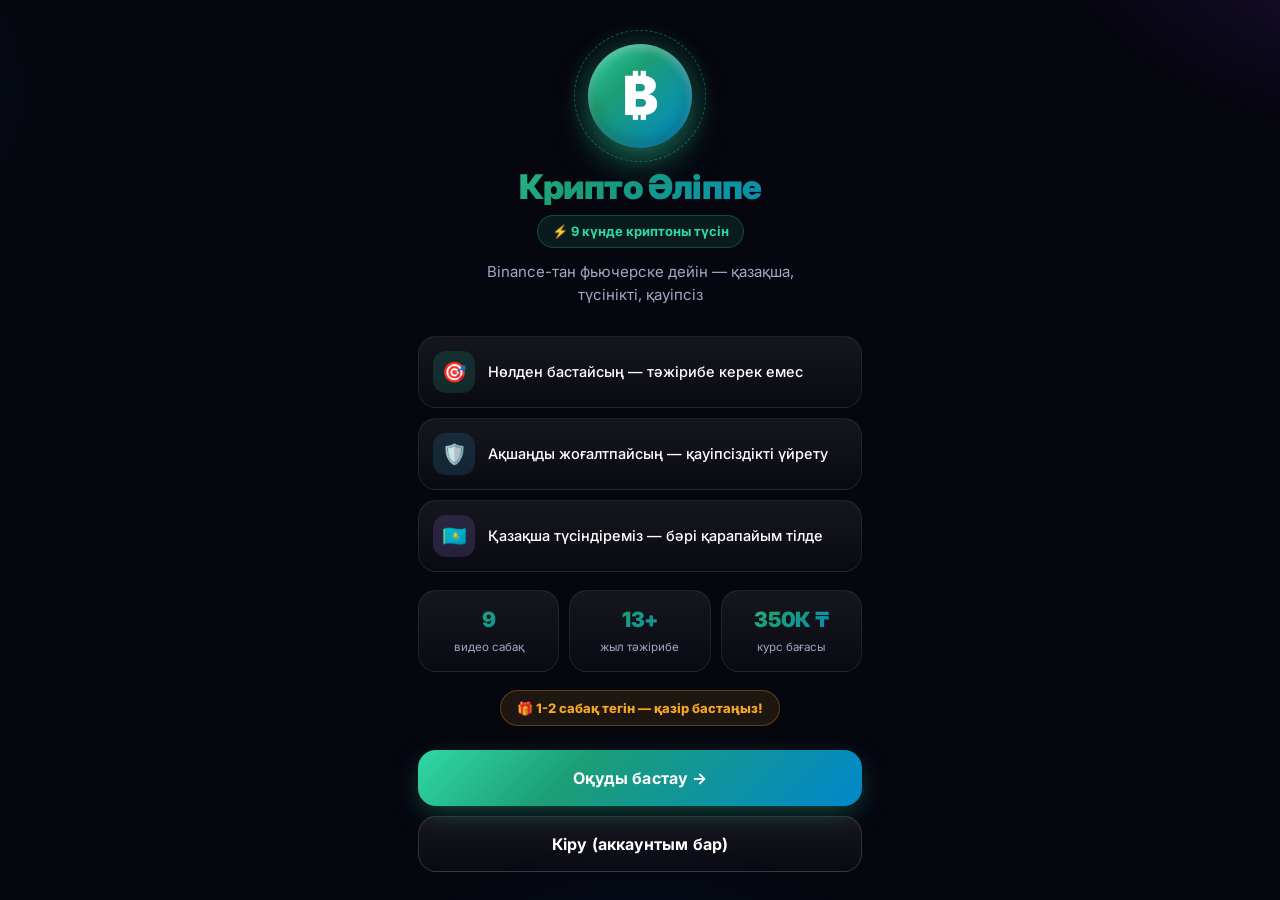
==== commit 3635ee71: "Redesign UI: premium dark glass look, bottom navigation, next-lesson hero card - Inter font, gradien" ====
--- a/index.html
+++ b/index.html
@@ -4,301 +4,339 @@
 <meta charset="UTF-8">
 <meta name="viewport" content="width=device-width,initial-scale=1,viewport-fit=cover">
 <meta name="format-detection" content="telephone=no">
-<meta name="theme-color" content="#0a0a15">
+<meta name="theme-color" content="#06060f">
+<link rel="preconnect" href="https://fonts.googleapis.com">
+<link rel="preconnect" href="https://fonts.gstatic.com" crossorigin>
+<link href="https://fonts.googleapis.com/css2?family=Inter:wght@400;500;600;700;800;900&display=swap" rel="stylesheet">
 <title>Крипто Әліппе</title>
 <script src="https://telegram.org/js/telegram-web-app.js"></script>
 <style>
 *{margin:0;padding:0;box-sizing:border-box;-webkit-tap-highlight-color:transparent}
 :root{
-  --bg:#0a0a15;--bg2:#11111e;--card:#17172b;--card2:#1e1e35;
-  --border:#2a2a45;--gr:#1D9E75;--bl:#0088cc;--pu:#7c3aed;
-  --gold:#f5a623;--red:#ff4757;--t:#fff;--t2:#9090b0;--t3:#50506a;
-  --r:14px;--rs:10px
+  --bg:#06060f;--bg2:#0b0b18;--card:#12121f;--card2:#1a1a2c;
+  --glass:linear-gradient(180deg,rgba(255,255,255,.065),rgba(255,255,255,.02));
+  --border:rgba(255,255,255,.08);--border2:rgba(255,255,255,.14);
+  --gr:#1D9E75;--gr2:#2fd9a4;--bl:#0088cc;--bl2:#38bdf8;--pu:#7c3aed;--pu2:#a78bfa;
+  --gold:#f5a623;--red:#ff4757;--t:#fff;--t2:#a6a6c4;--t3:#6c6c8c;
+  --grad:linear-gradient(135deg,#2fd9a4 0%,#1D9E75 35%,#0088cc 100%);
+  --grad2:linear-gradient(135deg,#7c3aed 0%,#0088cc 100%);
+  --r:18px;--rs:12px;
+  --shadow:0 10px 30px -10px rgba(0,0,0,.6);
+  --glow:0 8px 28px -6px rgba(29,158,117,.55)
 }
 html{-webkit-text-size-adjust:100%;text-size-adjust:100%;background:var(--bg)}
-body{font-family:-apple-system,BlinkMacSystemFont,'Segoe UI',Roboto,sans-serif;background:var(--bg);color:var(--t);max-width:430px;margin:0 auto;overflow-x:hidden;min-height:100vh;min-height:var(--app-h,100vh);line-height:1.4;-webkit-font-smoothing:antialiased}
+body{font-family:'Inter',-apple-system,BlinkMacSystemFont,'Segoe UI',Roboto,sans-serif;background:var(--bg);color:var(--t);max-width:480px;margin:0 auto;overflow-x:hidden;min-height:100vh;min-height:var(--app-h,100vh);line-height:1.4;-webkit-font-smoothing:antialiased;position:relative}
+body::before{content:"";position:fixed;inset:0;pointer-events:none;z-index:0;
+  background:
+    radial-gradient(600px 380px at 110% -10%,rgba(124,58,237,.22),transparent 60%),
+    radial-gradient(520px 360px at -20% 10%,rgba(29,158,117,.20),transparent 60%),
+    radial-gradient(500px 400px at 50% 120%,rgba(0,136,204,.16),transparent 60%)}
 button,input,textarea{font-family:inherit}
 button{-webkit-appearance:none;appearance:none}
-:focus-visible{outline:2px solid var(--gr);outline-offset:2px}
+:focus-visible{outline:2px solid var(--gr2);outline-offset:2px}
+::-webkit-scrollbar{width:0;height:0}
+.grad-t{background:var(--grad);-webkit-background-clip:text;background-clip:text;color:transparent}
+
 /* PAGES */
-.pg{display:none;min-height:100vh;min-height:var(--app-h,100vh);flex-direction:column;padding-bottom:env(safe-area-inset-bottom)}
+.pg{display:none;min-height:100vh;min-height:var(--app-h,100vh);flex-direction:column;padding-bottom:env(safe-area-inset-bottom);position:relative;z-index:1}
 .pg.on{display:flex}
-#pg-main{display:none;flex-direction:column;height:100vh;height:var(--app-h,100vh)}
+#pg-main{display:none;flex-direction:column;height:100vh;height:var(--app-h,100vh);position:relative;z-index:1}
 #pg-main.on{display:flex}
-#pg-detail{display:none;position:fixed;inset:0;background:var(--bg);z-index:100;overflow-y:auto;max-width:430px;margin:0 auto}
-#pg-detail.on{display:block}
-#pg-paywall{display:none;position:fixed;inset:0;background:var(--bg);z-index:100;overflow-y:auto;max-width:430px;margin:0 auto}
-#pg-paywall.on{display:block}
+#pg-detail,#pg-paywall{display:none;position:fixed;inset:0;background:var(--bg);z-index:100;overflow-y:auto;max-width:480px;margin:0 auto;-webkit-overflow-scrolling:touch}
+#pg-detail::before,#pg-paywall::before{content:"";position:absolute;left:0;right:0;top:0;height:420px;pointer-events:none;
+  background:radial-gradient(420px 300px at 85% -5%,rgba(124,58,237,.22),transparent 65%),radial-gradient(380px 280px at 0% 0%,rgba(29,158,117,.18),transparent 65%)}
+#pg-detail.on,#pg-paywall.on{display:block;animation:slideIn .28s cubic-bezier(.2,.8,.2,1)}
+@keyframes slideIn{from{transform:translateX(28px)}to{transform:none}}
+
 /* BUTTONS */
-.btn{display:flex;align-items:center;justify-content:center;gap:8px;width:100%;min-height:52px;padding:15px 16px;border-radius:var(--r);border:none;font-size:15px;font-weight:600;cursor:pointer;transition:opacity .15s;outline:none;text-decoration:none;color:inherit}
-.btn:active{opacity:.85}
-.btn-gr{background:linear-gradient(135deg,var(--gr),#16a34a);color:#fff}
-.btn-bl{background:linear-gradient(135deg,var(--bl),var(--pu));color:#fff}
-.btn-card{background:var(--card2);color:var(--t);border:1px solid var(--border)}
+.btn{position:relative;overflow:hidden;display:flex;align-items:center;justify-content:center;gap:8px;width:100%;min-height:56px;padding:15px 18px;border-radius:var(--r);border:none;font-size:16px;font-weight:700;letter-spacing:.1px;cursor:pointer;transition:transform .15s,opacity .15s;outline:none;text-decoration:none;color:inherit}
+.btn:active{transform:scale(.98)}
+.btn-gr{background:var(--grad);color:#fff;box-shadow:var(--glow)}
+.btn-gr::after{content:"";position:absolute;top:0;left:-60%;width:40%;height:100%;background:linear-gradient(90deg,transparent,rgba(255,255,255,.35),transparent);transform:skewX(-20deg);animation:shine 3.2s ease-in-out infinite}
+@keyframes shine{0%,60%{left:-60%}100%{left:130%}}
+.btn-bl{background:var(--grad2);color:#fff}
+.btn-card{background:var(--glass);color:var(--t);border:1px solid var(--border2)}
+
 /* UTIL */
-.badge{display:inline-flex;align-items:center;gap:3px;padding:4px 9px;border-radius:20px;font-size:11px;font-weight:700;white-space:nowrap;flex-shrink:0}
-.bg-gr{background:rgba(29,158,117,.18);color:var(--gr)}
-.bg-bl{background:rgba(0,136,204,.18);color:var(--bl)}
-.bg-go{background:rgba(245,166,35,.18);color:var(--gold)}
-.bg-lk{background:var(--card2);color:var(--t3)}
-.pt{width:100%;height:6px;background:var(--card2);border-radius:3px;overflow:hidden}
-.pf{height:100%;border-radius:3px;background:linear-gradient(90deg,var(--gr),var(--bl));transition:width .5s}
-#toast{position:fixed;bottom:calc(90px + env(safe-area-inset-bottom));left:50%;transform:translateX(-50%) translateY(14px);background:var(--card2);color:var(--t);padding:10px 18px;border-radius:20px;font-size:14px;opacity:0;transition:all .3s;z-index:999;border:1px solid var(--border);max-width:calc(100% - 32px);width:max-content;text-align:center;line-height:1.4;pointer-events:none;box-shadow:0 6px 24px rgba(0,0,0,.4)}
+.badge{display:inline-flex;align-items:center;gap:4px;padding:5px 10px;border-radius:20px;font-size:11px;font-weight:700;white-space:nowrap;flex-shrink:0}
+.bg-gr{background:rgba(47,217,164,.14);color:var(--gr2);border:1px solid rgba(47,217,164,.25)}
+.bg-bl{background:rgba(56,189,248,.14);color:var(--bl2);border:1px solid rgba(56,189,248,.28)}
+.bg-go{background:rgba(245,166,35,.14);color:var(--gold);border:1px solid rgba(245,166,35,.3)}
+.bg-lk{background:rgba(255,255,255,.05);color:var(--t3);border:1px solid var(--border)}
+.pt{width:100%;height:8px;background:rgba(255,255,255,.07);border-radius:8px;overflow:hidden}
+.pf{height:100%;border-radius:8px;background:var(--grad);transition:width .6s cubic-bezier(.2,.8,.2,1);box-shadow:0 0 12px rgba(47,217,164,.5)}
+#toast{position:fixed;bottom:calc(100px + env(safe-area-inset-bottom));left:50%;transform:translateX(-50%) translateY(14px);background:rgba(26,26,44,.96);color:var(--t);padding:12px 18px;border-radius:16px;font-size:14px;font-weight:600;opacity:0;transition:all .3s;z-index:999;border:1px solid var(--border2);max-width:calc(100% - 32px);width:max-content;text-align:center;line-height:1.4;pointer-events:none;box-shadow:0 12px 40px rgba(0,0,0,.55)}
 #toast.on{opacity:1;transform:translateX(-50%) translateY(0)}
 .fa{animation:fu .3s ease}
 @keyframes fu{from{opacity:0;transform:translateY(8px)}to{opacity:1;transform:translateY(0)}}
 @keyframes pop{from{transform:scale(0);opacity:0}to{transform:scale(1);opacity:1}}
+@keyframes float{0%,100%{transform:translateY(0)}50%{transform:translateY(-8px)}}
+@keyframes spin{to{transform:rotate(360deg)}}
+@keyframes pulse{0%,100%{box-shadow:0 0 0 0 rgba(245,166,35,.45)}70%{box-shadow:0 0 0 10px rgba(245,166,35,0)}}
 @media (prefers-reduced-motion:reduce){*{animation:none!important;transition:none!important;scroll-behavior:auto!important}}
 
 /* WELCOME */
-.wb-hero{padding:40px 20px 18px;text-align:center;background:linear-gradient(180deg,rgba(29,158,117,.1),transparent)}
-.wb-logo{font-size:50px;margin-bottom:10px}
-.wb-brand{font-size:26px;font-weight:800;margin-bottom:4px}
-.wb-sub{font-size:14px;color:var(--gr);font-weight:600;margin-bottom:6px}
-.wb-desc{font-size:14px;color:var(--t2);line-height:1.5}
-.wb-feats{padding:12px 20px;display:flex;flex-direction:column;gap:8px}
-.wb-feat{display:flex;align-items:center;gap:10px;padding:13px 14px;background:var(--card);border-radius:var(--rs);border:1px solid var(--border);font-size:14px;line-height:1.4}
-.wb-stats{display:flex;padding:4px 20px 14px}
-.wb-stat{flex:1;text-align:center}
-.wb-stat b{display:block;font-size:20px;font-weight:800;color:var(--gr)}
-.wb-stat span{font-size:11px;color:var(--t2)}
-.wb-sdiv{width:1px;background:var(--border);margin:6px 0}
-.wb-free{text-align:center;font-size:13px;font-weight:700;color:var(--gold);margin-bottom:8px}
-.wb-cta{padding:0 20px calc(32px + env(safe-area-inset-bottom));display:flex;flex-direction:column;gap:10px}
+.wb-hero{padding:calc(44px + env(safe-area-inset-top)) 22px 20px;text-align:center}
+.wb-logo{position:relative;width:104px;height:104px;margin:0 auto 20px;animation:float 4s ease-in-out infinite}
+.wb-logo::before{content:"";position:absolute;inset:-14px;border-radius:50%;border:1.5px dashed rgba(47,217,164,.35);animation:spin 18s linear infinite}
+.wb-logo::after{content:"";position:absolute;inset:-30px;border-radius:50%;background:radial-gradient(circle,rgba(47,217,164,.35),transparent 65%);z-index:-1}
+.wb-coin{width:100%;height:100%;border-radius:50%;background:var(--grad);display:flex;align-items:center;justify-content:center;font-size:54px;font-weight:900;color:#fff;box-shadow:0 18px 40px -8px rgba(29,158,117,.7),inset 0 -6px 16px rgba(0,0,0,.25),inset 0 4px 10px rgba(255,255,255,.35)}
+.wb-brand{font-size:34px;font-weight:900;letter-spacing:-.8px;margin-bottom:10px;line-height:1.1}
+.wb-sub{display:inline-flex;align-items:center;gap:6px;font-size:13px;color:var(--gr2);font-weight:700;margin-bottom:12px;padding:6px 14px;border-radius:20px;background:rgba(47,217,164,.1);border:1px solid rgba(47,217,164,.25)}
+.wb-desc{font-size:15px;color:var(--t2);line-height:1.55;max-width:320px;margin:0 auto}
+.wb-feats{padding:10px 18px;display:flex;flex-direction:column;gap:10px}
+.wb-feat{display:flex;align-items:center;gap:13px;padding:14px;background:var(--glass);border-radius:var(--r);border:1px solid var(--border);font-size:14.5px;line-height:1.4;font-weight:500}
+.wb-ico{width:42px;height:42px;border-radius:13px;display:flex;align-items:center;justify-content:center;font-size:20px;flex-shrink:0}
+.wb-ico.g{background:rgba(47,217,164,.14)}.wb-ico.b{background:rgba(56,189,248,.14)}.wb-ico.p{background:rgba(167,139,250,.16)}
+.wb-stats{display:grid;grid-template-columns:repeat(3,1fr);gap:10px;padding:8px 18px 18px}
+.wb-stat{text-align:center;padding:14px 6px;background:var(--glass);border:1px solid var(--border);border-radius:var(--r)}
+.wb-stat b{display:block;font-size:21px;font-weight:900;letter-spacing:-.3px}
+.wb-stat span{font-size:11.5px;color:var(--t2)}
+.wb-sdiv{display:none}
+.wb-free{align-self:center;margin:0 auto 14px;display:inline-flex;align-items:center;gap:6px;font-size:13px;font-weight:800;color:var(--gold);padding:8px 16px;border-radius:20px;background:rgba(245,166,35,.1);border:1px solid rgba(245,166,35,.3);animation:pulse 2.4s infinite}
+.wb-cta{padding:0 18px calc(28px + env(safe-area-inset-bottom));display:flex;flex-direction:column;gap:10px;margin-top:auto}
 
 /* LEAD */
-.lead-wrap{flex:1;padding:28px 20px;display:flex;flex-direction:column;justify-content:center}
-.lead-lbl{font-size:11px;font-weight:700;color:var(--t3);text-transform:uppercase;letter-spacing:.6px;margin-bottom:6px;display:block}
-.lead-inp{width:100%;padding:14px;background:var(--card);border:1.5px solid var(--border);border-radius:var(--r);color:var(--t);font-size:16px;outline:none;margin-bottom:14px;font-family:inherit;transition:border-color .2s}
-.lead-inp:focus{border-color:var(--gr)}
+.lead-wrap{flex:1;padding:24px 20px;display:flex;flex-direction:column;justify-content:center}
+.lead-lbl{font-size:12px;font-weight:700;color:var(--t2);text-transform:uppercase;letter-spacing:.6px;margin-bottom:8px;display:block}
+.lead-inp{width:100%;padding:16px;background:rgba(255,255,255,.04);border:1.5px solid var(--border2);border-radius:var(--r);color:var(--t);font-size:16px;outline:none;margin-bottom:16px;font-family:inherit;transition:border-color .2s,box-shadow .2s}
+.lead-inp:focus{border-color:var(--gr2);box-shadow:0 0 0 4px rgba(47,217,164,.12)}
 .lead-skip{display:block;width:100%;background:none;border:none;text-align:center;color:var(--t2);font-size:14px;margin-top:8px;padding:12px;cursor:pointer;text-decoration:underline}
 
 /* MAIN HEADER */
-.mhdr{padding:calc(10px + env(safe-area-inset-top)) 14px 8px;background:var(--bg2);border-bottom:1px solid var(--border);flex-shrink:0}
-.mhdr-top{display:flex;justify-content:space-between;align-items:center;margin-bottom:7px}
-.mhdr-brand{font-size:14px;font-weight:800}
-.mhdr-tg{font-size:11px;color:var(--gr)}
-.lv-b{background:linear-gradient(135deg,var(--gr),var(--bl));color:#fff;padding:5px 11px;border-radius:14px;font-size:11px;font-weight:700}
-.pr-row{display:flex;justify-content:space-between;align-items:center;margin-bottom:4px}
-.pr-lbl{font-size:12px;color:var(--t2)}
-.pr-pct{font-size:12px;font-weight:700;color:var(--gr)}
-
-/* TAB BAR */
-.tbar{display:flex;background:var(--bg2);border-bottom:1px solid var(--border);flex-shrink:0}
-.tbtn{flex:1;min-width:0;min-height:52px;padding:8px 2px 6px;text-align:center;cursor:pointer;color:var(--t2);transition:color .2s,border-color .2s;border:none;border-bottom:2px solid transparent;background:none}
-.tbtn.on{color:var(--gr);border-bottom:2px solid var(--gr)}
-.tbtn .ti{font-size:19px;display:block;line-height:1.2}
-.tbtn .tl{display:block;font-size:10.5px;font-weight:600;margin-top:2px;white-space:nowrap;overflow:hidden;text-overflow:ellipsis}
-.tc{display:none;flex:1;min-height:0;overflow-y:auto;-webkit-overflow-scrolling:touch;overscroll-behavior:contain;padding-bottom:calc(20px + env(safe-area-inset-bottom))}
+.mhdr{padding:calc(12px + env(safe-area-inset-top)) 16px 10px;flex-shrink:0;display:flex;align-items:center;justify-content:space-between;gap:10px;border-bottom:1px solid var(--border);background:rgba(6,6,15,.7)}
+.mhdr-l{display:flex;align-items:center;gap:11px;min-width:0}
+.mhdr-logo{width:40px;height:40px;border-radius:13px;background:var(--grad);display:flex;align-items:center;justify-content:center;font-weight:900;font-size:20px;flex-shrink:0;box-shadow:var(--glow)}
+.mhdr-brand{font-size:16px;font-weight:800;letter-spacing:-.2px;white-space:nowrap;overflow:hidden;text-overflow:ellipsis}
+.mhdr-tg{font-size:12px;color:var(--t2);white-space:nowrap;overflow:hidden;text-overflow:ellipsis}
+.lv-b{background:rgba(245,166,35,.12);border:1px solid rgba(245,166,35,.35);color:var(--gold);padding:7px 12px;border-radius:20px;font-size:12px;font-weight:800;white-space:nowrap;flex-shrink:0}
+
+/* PROGRESS CARD */
+.prog{display:flex;align-items:center;gap:16px;margin:4px 16px 16px;padding:16px;border-radius:22px;background:var(--glass);border:1px solid var(--border)}
+.ring{--p:0;width:72px;height:72px;border-radius:50%;flex-shrink:0;display:flex;align-items:center;justify-content:center;
+  background:conic-gradient(var(--gr2) calc(var(--p)*1%),rgba(255,255,255,.08) 0)}
+.ring-in{width:58px;height:58px;border-radius:50%;background:var(--bg2);display:flex;align-items:center;justify-content:center;font-size:17px;font-weight:900}
+.prog-t{flex:1;min-width:0}
+.prog-h{font-size:12px;color:var(--t2);font-weight:600;text-transform:uppercase;letter-spacing:.6px;margin-bottom:3px}
+.prog-v{font-size:16px;font-weight:800;margin-bottom:9px}
+
+/* BOTTOM NAV */
+.tbar{order:3;display:flex;flex-shrink:0;gap:0;padding:8px 4px calc(8px + env(safe-area-inset-bottom));background:rgba(11,11,24,.92);border-top:1px solid var(--border);-webkit-backdrop-filter:blur(14px);backdrop-filter:blur(14px)}
+.tbtn{flex:1;min-width:0;min-height:56px;padding:6px 0;text-align:center;cursor:pointer;color:var(--t3);transition:color .2s;border:none;background:none;display:flex;flex-direction:column;align-items:center;justify-content:center;gap:4px;border-radius:14px}
+.tbtn .ti{width:44px;height:30px;border-radius:12px;display:flex;align-items:center;justify-content:center;transition:background .25s,box-shadow .25s}
+.tbtn .ti svg{width:22px;height:22px;stroke:currentColor;fill:none;stroke-width:2;stroke-linecap:round;stroke-linejoin:round}
+.tbtn .tl{display:block;max-width:100%;font-size:10px;letter-spacing:-.2px;font-weight:700;white-space:nowrap;overflow:hidden;text-overflow:ellipsis}
+.tbtn.on{color:var(--gr2)}
+.tbtn.on .ti{background:rgba(47,217,164,.14);box-shadow:0 0 18px rgba(47,217,164,.25)}
+.tc{order:2;display:none;flex:1;min-height:0;overflow-y:auto;-webkit-overflow-scrolling:touch;overscroll-behavior:contain;padding-top:12px;padding-bottom:20px}
 .tc.on{display:block}
-.slbl{font-size:12px;font-weight:700;color:var(--t3);text-transform:uppercase;letter-spacing:.7px;padding:12px 14px 8px}
-
-/* LESSON LIST */
-.lcard{background:var(--card);border:1px solid var(--border);border-radius:var(--r);margin:0 12px 8px;cursor:pointer;transition:opacity .15s;overflow:hidden}
-.lcard:active{opacity:.8}
-.lcard.done{border-color:rgba(29,158,117,.4)}
-.lcard.locked{opacity:.5}
-.lrow{display:flex;align-items:center;gap:11px;padding:13px 14px;min-height:60px}
-.lnum{width:33px;height:33px;border-radius:50%;display:flex;align-items:center;justify-content:center;font-size:13px;font-weight:700;flex-shrink:0;border:2px solid var(--border);background:var(--card2);color:var(--t3)}
-.lnum.done{background:var(--gr);border-color:var(--gr);color:#fff}
-.lnum.cur{background:var(--bl);border-color:var(--bl);color:#fff}
+.slbl{font-size:12px;font-weight:800;color:var(--t2);text-transform:uppercase;letter-spacing:.8px;padding:14px 18px 10px}
+
+/* NEXT LESSON HERO */
+.next{position:relative;display:block;margin:0 16px 14px;border-radius:22px;overflow:hidden;border:1px solid var(--border2);cursor:pointer;background:#111;box-shadow:var(--shadow);min-height:190px}
+.next:active{transform:scale(.99)}
+.next img{position:absolute;inset:0;width:100%;height:100%;object-fit:cover;opacity:.55}
+.next-ov{position:relative;z-index:1;display:flex;flex-direction:column;justify-content:flex-end;min-height:190px;padding:16px;background:linear-gradient(180deg,rgba(6,6,15,.1) 0%,rgba(6,6,15,.55) 45%,rgba(6,6,15,.95) 100%)}
+.next-k{align-self:flex-start;font-size:11px;font-weight:800;letter-spacing:.6px;text-transform:uppercase;padding:5px 10px;border-radius:20px;background:rgba(47,217,164,.2);color:var(--gr2);border:1px solid rgba(47,217,164,.35);margin-bottom:auto}
+.next-t{font-size:20px;font-weight:900;line-height:1.2;margin:12px 0 4px;letter-spacing:-.3px}
+.next-s{font-size:13px;color:var(--t2);margin-bottom:12px}
+.next-b{display:inline-flex;align-items:center;gap:8px;align-self:flex-start;padding:11px 18px;border-radius:14px;background:var(--grad);color:#fff;font-size:14px;font-weight:800;box-shadow:var(--glow)}
+.next-b.pw{background:var(--grad2);box-shadow:0 8px 24px -6px rgba(124,58,237,.6)}
+.next-play{position:absolute;right:16px;top:16px;z-index:2;width:48px;height:48px;border-radius:50%;background:rgba(255,255,255,.14);border:1px solid rgba(255,255,255,.3);display:flex;align-items:center;justify-content:center;font-size:18px;-webkit-backdrop-filter:blur(6px);backdrop-filter:blur(6px)}
+.next.fin{background:var(--glass);min-height:0}
+.next.fin .next-ov{min-height:0;background:none;align-items:center;text-align:center;padding:24px 16px}
+
+/* LESSON LIST (timeline) */
+#lesson-list{position:relative;padding:0 16px}
+.lcard{position:relative;display:block;background:var(--glass);border:1px solid var(--border);border-radius:var(--r);margin:0 0 10px 0;cursor:pointer;transition:transform .15s,border-color .2s;overflow:hidden}
+.lcard:active{transform:scale(.985)}
+.lcard.done{border-color:rgba(47,217,164,.28)}
+.lcard.cur{border-color:rgba(56,189,248,.45);box-shadow:0 0 0 1px rgba(56,189,248,.15),0 10px 30px -12px rgba(56,189,248,.45)}
+.lcard.locked{opacity:.55}
+.lrow{display:flex;align-items:center;gap:13px;padding:12px 14px;min-height:72px}
+.lnum{position:relative;width:40px;height:40px;border-radius:13px;display:flex;align-items:center;justify-content:center;font-size:15px;font-weight:800;flex-shrink:0;background:rgba(255,255,255,.05);border:1px solid var(--border);color:var(--t3)}
+.lnum.done{background:var(--grad);border-color:transparent;color:#fff}
+.lnum.cur{background:var(--grad2);border-color:transparent;color:#fff;box-shadow:0 0 18px rgba(56,189,248,.45)}
 .linfo{flex:1;min-width:0}
-.ltitle{font-size:14px;font-weight:600;line-height:1.3}
-.lsub{font-size:12px;color:var(--t2);margin-top:2px}
+.ltitle{font-size:15px;font-weight:700;line-height:1.3}
+.lsub{font-size:12.5px;color:var(--t2);margin-top:3px}
 
 /* DETAIL PAGE */
-.dtop{position:sticky;top:0;z-index:10;background:var(--bg2);border-bottom:1px solid var(--border);padding:calc(10px + env(safe-area-inset-top)) 14px 10px;display:flex;align-items:center;gap:10px}
-.dtop-back{min-height:40px;min-width:44px;padding:8px 14px;background:var(--card);color:var(--t);border:1px solid var(--border);border-radius:20px;font-size:14px;cursor:pointer;font-weight:600;white-space:nowrap}
-.dbadge{display:inline-block;padding:4px 10px;background:rgba(29,158,117,.15);color:var(--gr);border-radius:20px;font-size:11px;font-weight:700;margin:14px 16px 6px}
-.dtitle{font-size:21px;font-weight:800;padding:0 16px 12px;line-height:1.3}
+.dtop{position:sticky;top:0;z-index:10;background:rgba(6,6,15,.85);-webkit-backdrop-filter:blur(14px);backdrop-filter:blur(14px);border-bottom:1px solid var(--border);padding:calc(10px + env(safe-area-inset-top)) 16px 10px;display:flex;align-items:center;gap:12px}
+.dtop-back{min-height:42px;min-width:44px;padding:8px 15px;background:rgba(255,255,255,.06);color:var(--t);border:1px solid var(--border2);border-radius:14px;font-size:14px;cursor:pointer;font-weight:700;white-space:nowrap}
+.dbadge{position:relative;display:inline-block;padding:6px 12px;background:rgba(47,217,164,.12);color:var(--gr2);border:1px solid rgba(47,217,164,.3);border-radius:20px;font-size:12px;font-weight:800;margin:18px 16px 8px}
+.dtitle{position:relative;font-size:24px;font-weight:900;letter-spacing:-.4px;padding:0 16px 16px;line-height:1.25}
 /* VIDEO */
-.vthumb{position:relative;width:100%;cursor:pointer;background:#111;overflow:hidden}
+.vthumb,.vframe{margin:0 16px;border-radius:20px;box-shadow:var(--shadow);border:1px solid var(--border2)}
+.vthumb{position:relative;cursor:pointer;background:#111;overflow:hidden}
 .vthumb img{width:100%;display:block;aspect-ratio:16/9;object-fit:cover}
-.vthumb-ov{position:absolute;inset:0;display:flex;flex-direction:column;align-items:center;justify-content:center;background:rgba(0,0,0,.45)}
-.vplay{width:64px;height:64px;border-radius:50%;background:rgba(255,0,0,.9);display:flex;align-items:center;justify-content:center;font-size:26px;margin-bottom:8px;box-shadow:0 4px 20px rgba(0,0,0,.5)}
-.vplay-lbl{color:#fff;font-size:12px;font-weight:700;text-shadow:0 1px 3px rgba(0,0,0,.8)}
+.vthumb-ov{position:absolute;inset:0;display:flex;flex-direction:column;align-items:center;justify-content:center;background:linear-gradient(180deg,rgba(0,0,0,.15),rgba(0,0,0,.55))}
+.vplay{width:70px;height:70px;border-radius:50%;background:var(--grad);display:flex;align-items:center;justify-content:center;font-size:26px;margin-bottom:10px;box-shadow:0 0 0 10px rgba(47,217,164,.18),0 10px 30px rgba(0,0,0,.5);padding-left:4px}
+.vplay-lbl{color:#fff;font-size:13px;font-weight:800;text-shadow:0 1px 3px rgba(0,0,0,.8)}
 .vframe{position:relative;padding-bottom:56.25%;height:0;overflow:hidden;background:#000}
 .vframe iframe{position:absolute;inset:0;width:100%;height:100%;border:0}
 .vno-support{background:#111;padding:20px 16px;text-align:center;display:flex;flex-direction:column;align-items:center;gap:10px}
 /* DETAIL CONTENT */
-.dcnt{padding:16px 16px calc(60px + env(safe-area-inset-bottom))}
-.tip-box{background:linear-gradient(135deg,rgba(29,158,117,.1),rgba(0,136,204,.06));border:1px solid rgba(29,158,117,.25);border-radius:var(--r);padding:13px;margin-bottom:14px}
-.tip-l{font-size:12px;font-weight:700;color:var(--gr);margin-bottom:4px}
-.tip-t{font-size:14px;color:var(--t2);line-height:1.55}
-.stt{font-size:12px;font-weight:700;color:var(--t3);text-transform:uppercase;letter-spacing:.5px;margin-bottom:8px}
-.sitem{display:flex;gap:10px;align-items:flex-start;margin-bottom:10px}
-.sdot{width:22px;height:22px;border-radius:50%;background:var(--gr);color:#fff;font-size:11px;font-weight:700;display:flex;align-items:center;justify-content:center;flex-shrink:0;margin-top:1px}
-.stxt{font-size:14px;color:var(--t2);line-height:1.55}
-.hw-box{background:var(--card2);border:1px solid var(--border);border-radius:var(--r);padding:13px;margin:14px 0}
-.hw-l{font-size:12px;font-weight:700;color:var(--gold);margin-bottom:4px}
-.hw-t{font-size:14px;color:var(--t2);line-height:1.55;margin-bottom:12px}
-.hw-btn{display:flex;align-items:center;justify-content:center;gap:6px;min-height:44px;padding:11px;background:rgba(0,136,204,.1);border:1px solid rgba(0,136,204,.25);border-radius:var(--rs);color:var(--bl);font-size:14px;font-weight:600;text-decoration:none}
-.ref-btn{display:flex;align-items:center;gap:7px;min-height:44px;padding:11px 14px;background:var(--card);border:1px solid var(--border);border-radius:var(--rs);color:var(--t);font-size:14px;text-decoration:none;margin-bottom:7px}
-.btn-complete{width:100%;min-height:52px;padding:15px;background:linear-gradient(135deg,var(--gr),#16a34a);color:#fff;border:none;border-radius:var(--r);font-size:15px;font-weight:700;cursor:pointer;margin-top:14px}
-.btn-done-st{display:block;width:100%;padding:13px;background:var(--card2);color:var(--gr);border:1.5px solid rgba(29,158,117,.4);border-radius:var(--r);font-size:14px;font-weight:700;margin-top:14px;text-align:center}
-.cta-box{background:linear-gradient(135deg,rgba(124,58,237,.14),rgba(0,136,204,.08));border:1px solid rgba(124,58,237,.35);border-radius:var(--r);padding:16px;margin-top:18px;text-align:center}
-.cta-t{font-size:17px;font-weight:800;margin-bottom:5px}
-.cta-d{font-size:13px;color:var(--t2);margin-bottom:12px;line-height:1.5}
-.cta-btn{width:100%;min-height:50px;padding:14px;background:linear-gradient(135deg,var(--pu),var(--bl));color:#fff;border:none;border-radius:var(--r);font-size:14px;font-weight:700;cursor:pointer}
-.chat-lnk{display:flex;align-items:center;justify-content:center;gap:8px;margin-top:12px;min-height:48px;padding:12px;background:rgba(29,158,117,.08);border:1px solid rgba(29,158,117,.25);border-radius:var(--r);color:var(--gr);font-size:14px;font-weight:600;text-decoration:none}
+.dcnt{position:relative;padding:18px 16px calc(60px + env(safe-area-inset-bottom))}
+.tip-box{background:linear-gradient(135deg,rgba(47,217,164,.12),rgba(0,136,204,.06));border:1px solid rgba(47,217,164,.28);border-radius:var(--r);padding:15px;margin-bottom:16px}
+.tip-l{font-size:12.5px;font-weight:800;color:var(--gr2);margin-bottom:5px}
+.tip-t{font-size:14.5px;color:#d6d6ea;line-height:1.55}
+.stt{font-size:12px;font-weight:800;color:var(--t2);text-transform:uppercase;letter-spacing:.7px;margin-bottom:10px}
+.sitem{display:flex;gap:12px;align-items:flex-start;margin-bottom:8px;padding:12px;background:var(--glass);border:1px solid var(--border);border-radius:14px}
+.sdot{width:26px;height:26px;border-radius:9px;background:var(--grad);color:#fff;font-size:12px;font-weight:800;display:flex;align-items:center;justify-content:center;flex-shrink:0}
+.stxt{font-size:14.5px;color:#d6d6ea;line-height:1.5;padding-top:2px}
+.hw-box{background:linear-gradient(135deg,rgba(245,166,35,.1),rgba(245,166,35,.02));border:1px solid rgba(245,166,35,.28);border-radius:var(--r);padding:15px;margin:16px 0}
+.hw-l{font-size:12.5px;font-weight:800;color:var(--gold);margin-bottom:5px}
+.hw-t{font-size:14.5px;color:#d6d6ea;line-height:1.55;margin-bottom:12px}
+.hw-btn{display:flex;align-items:center;justify-content:center;gap:6px;min-height:46px;padding:11px;background:rgba(56,189,248,.12);border:1px solid rgba(56,189,248,.3);border-radius:var(--rs);color:var(--bl2);font-size:14px;font-weight:700;text-decoration:none}
+.ref-btn{display:flex;align-items:center;gap:8px;min-height:48px;padding:12px 14px;background:var(--glass);border:1px solid var(--border);border-radius:14px;color:var(--t);font-size:14px;font-weight:600;text-decoration:none;margin-bottom:8px}
+.btn-complete{width:100%;min-height:56px;padding:15px;background:var(--grad);color:#fff;border:none;border-radius:var(--r);font-size:16px;font-weight:800;cursor:pointer;margin-top:16px;box-shadow:var(--glow)}
+.btn-complete:active{transform:scale(.98)}
+.btn-done-st{display:block;width:100%;padding:15px;background:rgba(47,217,164,.08);color:var(--gr2);border:1.5px solid rgba(47,217,164,.35);border-radius:var(--r);font-size:15px;font-weight:800;margin-top:16px;text-align:center}
+.cta-box{position:relative;overflow:hidden;background:linear-gradient(135deg,rgba(124,58,237,.22),rgba(0,136,204,.12));border:1px solid rgba(167,139,250,.4);border-radius:22px;padding:20px;margin-top:18px;text-align:center}
+.cta-t{font-size:19px;font-weight:900;margin-bottom:6px}
+.cta-d{font-size:13.5px;color:#d6d6ea;margin-bottom:14px;line-height:1.5}
+.cta-btn{width:100%;min-height:52px;padding:14px;background:var(--grad2);color:#fff;border:none;border-radius:var(--r);font-size:15px;font-weight:800;cursor:pointer;box-shadow:0 10px 26px -8px rgba(124,58,237,.7)}
+.chat-lnk{display:flex;align-items:center;justify-content:center;gap:8px;margin-top:12px;min-height:50px;padding:12px;background:rgba(47,217,164,.08);border:1px solid rgba(47,217,164,.28);border-radius:var(--r);color:var(--gr2);font-size:14px;font-weight:700;text-decoration:none}
 
 /* PAYWALL */
-.pw-top{position:sticky;top:0;z-index:10;padding:calc(10px + env(safe-area-inset-top)) 14px 10px;background:var(--bg2);border-bottom:1px solid var(--border);display:flex;align-items:center;gap:10px}
-.pw-body{padding:18px 16px calc(60px + env(safe-area-inset-bottom))}
-.pw-price-box{background:linear-gradient(135deg,rgba(29,158,117,.12),rgba(0,136,204,.08));border:1px solid rgba(29,158,117,.35);border-radius:var(--r);padding:16px;text-align:center;margin-bottom:14px}
-.pw-price{font-size:30px;font-weight:900;color:var(--gr)}
-.pw-list{display:flex;flex-direction:column;gap:8px;margin-bottom:16px}
-.pw-item{display:flex;align-items:flex-start;gap:8px;font-size:14px;line-height:1.45}
-.pw-item::before{content:"✅"}
-.kaspi-box{background:var(--card);border:1px solid var(--border);border-radius:var(--r);padding:14px;text-align:center;margin-bottom:14px}
-.kaspi-img{width:200px;height:200px;max-width:100%;background:#fff;border-radius:10px;object-fit:cover;margin-top:10px}
-.pw-confirm{display:flex;align-items:center;justify-content:center;gap:8px;margin:12px 0;min-height:50px;padding:13px;background:rgba(29,158,117,.08);border:1px solid rgba(29,158,117,.25);border-radius:var(--r);color:var(--gr);font-size:14px;font-weight:600;text-decoration:none}
-.code-box{background:var(--card2);border:1px solid var(--border);border-radius:var(--r);padding:14px}
-.code-inp{width:100%;padding:13px;background:var(--bg);border:1.5px solid var(--border);border-radius:var(--rs);color:var(--t);font-size:16px;text-transform:uppercase;outline:none;font-family:monospace;letter-spacing:.5px;margin-bottom:9px;transition:border-color .2s}
-.code-inp:focus{border-color:var(--gr)}
-.code-btn{width:100%;min-height:48px;padding:12px;background:var(--gr);color:#fff;border:none;border-radius:var(--rs);font-size:14px;font-weight:700;cursor:pointer}
+.pw-top{position:sticky;top:0;z-index:10;padding:calc(10px + env(safe-area-inset-top)) 16px 10px;background:rgba(6,6,15,.85);-webkit-backdrop-filter:blur(14px);backdrop-filter:blur(14px);border-bottom:1px solid var(--border);display:flex;align-items:center;gap:12px}
+.pw-body{position:relative;padding:22px 16px calc(60px + env(safe-area-inset-bottom))}
+.pw-lock{width:84px;height:84px;margin:0 auto 14px;border-radius:26px;background:var(--grad2);display:flex;align-items:center;justify-content:center;font-size:40px;box-shadow:0 16px 40px -10px rgba(124,58,237,.75);animation:float 4s ease-in-out infinite}
+.pw-price-box{position:relative;border-radius:22px;padding:20px;text-align:center;margin-bottom:16px;border:1.5px solid transparent;
+  background:linear-gradient(var(--bg2),var(--bg2)) padding-box,var(--grad) border-box;box-shadow:0 14px 40px -16px rgba(47,217,164,.6)}
+.pw-price{font-size:36px;font-weight:900;letter-spacing:-.8px}
+.pw-list{display:flex;flex-direction:column;gap:8px;margin-bottom:18px}
+.pw-item{display:flex;align-items:center;gap:11px;font-size:14.5px;line-height:1.45;padding:12px 14px;background:var(--glass);border:1px solid var(--border);border-radius:14px}
+.pw-item::before{content:"✓";width:24px;height:24px;border-radius:8px;background:var(--grad);color:#fff;font-size:13px;font-weight:900;display:flex;align-items:center;justify-content:center;flex-shrink:0}
+.kaspi-box{background:var(--glass);border:1px solid var(--border2);border-radius:22px;padding:18px;text-align:center;margin-bottom:14px}
+.kaspi-img{width:210px;height:210px;max-width:100%;background:#fff;border-radius:16px;object-fit:cover;margin-top:12px;padding:6px;box-shadow:0 10px 30px rgba(0,0,0,.45)}
+.pw-confirm{display:flex;align-items:center;justify-content:center;gap:8px;margin:12px 0;min-height:54px;padding:13px;background:var(--grad);border-radius:var(--r);color:#fff;font-size:15px;font-weight:800;text-decoration:none;box-shadow:var(--glow)}
+.code-box{background:var(--glass);border:1px solid var(--border2);border-radius:22px;padding:18px}
+.code-inp{width:100%;padding:15px;background:rgba(0,0,0,.35);border:1.5px solid var(--border2);border-radius:14px;color:var(--t);font-size:16px;outline:none;font-family:ui-monospace,SFMono-Regular,Menlo,monospace;letter-spacing:1px;margin-bottom:10px;transition:border-color .2s,box-shadow .2s;text-transform:uppercase}
+.code-inp:focus{border-color:var(--gr2);box-shadow:0 0 0 4px rgba(47,217,164,.12)}
+.code-btn{width:100%;min-height:52px;padding:12px;background:var(--grad);color:#fff;border:none;border-radius:14px;font-size:15px;font-weight:800;cursor:pointer}
 .code-btn:disabled{opacity:.6;cursor:default}
-.code-msg{text-align:center;font-size:13px;line-height:1.45;margin-top:8px;min-height:18px}
-
-/* CALCULATOR */
-.cs{padding:0 12px}
-.agrid{display:grid;grid-template-columns:repeat(4,1fr);gap:7px;margin-bottom:11px}
-.abtn{padding:9px 4px;background:var(--card);border:1.5px solid var(--border);border-radius:var(--rs);font-size:11px;font-weight:600;color:var(--t2);cursor:pointer;text-align:center;transition:all .15s}
-.abtn.on{border-color:var(--bl);color:var(--bl);background:rgba(0,136,204,.1)}
-.ciw{position:relative;margin-bottom:11px}
-.ciw input{width:100%;padding:12px 46px 12px 13px;background:var(--card);border:1.5px solid var(--border);border-radius:var(--r);color:var(--t);font-size:16px;font-weight:600;outline:none;transition:border-color .2s}
-.ciw input:focus{border-color:var(--bl)}
-.csuf{position:absolute;right:13px;top:50%;transform:translateY(-50%);color:var(--t2);font-size:12px;font-weight:600}
-.ccards{display:grid;grid-template-columns:1fr 1fr;gap:8px;margin-bottom:12px}
-.ccard{background:var(--card);border-radius:var(--r);padding:12px;border:1px solid var(--border);text-align:center}
-.ccard.full{grid-column:1/-1;background:linear-gradient(135deg,rgba(29,158,117,.1),rgba(0,136,204,.07));border-color:rgba(29,158,117,.3)}
-.cc-i{font-size:20px;margin-bottom:3px}
-.cc-v{font-size:17px;font-weight:700;color:var(--bl)}
-.cc-l{font-size:10px;color:var(--t2);margin-top:2px}
-.ctbl{background:var(--card);border-radius:var(--r);border:1px solid var(--border);overflow:hidden;margin:0 12px}
-.chdr{display:grid;grid-template-columns:1.2fr .7fr 1fr 1fr;padding:8px 10px;background:var(--card2);border-bottom:1px solid var(--border)}
-.chdr span{font-size:9px;font-weight:700;color:var(--t3);text-align:center}
-.chdr span:first-child{text-align:left}
-.crow{display:grid;grid-template-columns:1.2fr .7fr 1fr 1fr;padding:10px;border-bottom:1px solid var(--border);align-items:center}
-.crow:last-child{border-bottom:none}
-.crow span{font-size:11px;color:var(--t2);text-align:center}
-.crow span:first-child{font-size:11px;font-weight:600;color:var(--t);text-align:left}
-.chi{color:var(--gr)!important;font-weight:700!important}
-.crd{color:var(--red)!important}
+.code-msg{text-align:center;font-size:13.5px;line-height:1.45;margin-top:10px;min-height:18px}
 
 /* AI CHAT */
-.cmsgs{padding:12px;display:flex;flex-direction:column;gap:10px;min-height:200px;overflow-y:auto;flex:1}
-.cm{max-width:85%;padding:10px 13px;border-radius:13px;font-size:14px;line-height:1.5;word-break:break-word;overflow-wrap:anywhere;white-space:normal}
-.cm.bot{background:var(--card2);border-bottom-left-radius:3px;align-self:flex-start;border:1px solid var(--border)}
-.cm.usr{background:linear-gradient(135deg,var(--gr),var(--bl));color:#fff;border-bottom-right-radius:3px;align-self:flex-end}
-.typing{display:flex;gap:4px;align-items:center;padding:10px 12px;background:var(--card2);border-radius:13px;border-bottom-left-radius:3px;width:52px;border:1px solid var(--border);align-self:flex-start}
-.tyd{width:5px;height:5px;border-radius:50%;background:var(--t3);animation:ty .8s infinite}
+.cmsgs{padding:4px 16px 12px;display:flex;flex-direction:column;gap:10px;min-height:200px;overflow-y:auto;flex:1}
+.cm{max-width:86%;padding:12px 14px;border-radius:18px;font-size:14.5px;line-height:1.5;word-break:break-word;overflow-wrap:anywhere;white-space:normal}
+.cm.bot{background:var(--card2);border-bottom-left-radius:6px;align-self:flex-start;border:1px solid var(--border)}
+.cm.usr{background:var(--grad);color:#fff;border-bottom-right-radius:6px;align-self:flex-end;box-shadow:0 6px 18px -8px rgba(29,158,117,.7)}
+.typing{display:flex;gap:4px;align-items:center;padding:12px 14px;background:var(--card2);border-radius:18px;border-bottom-left-radius:6px;width:58px;border:1px solid var(--border);align-self:flex-start}
+.tyd{width:6px;height:6px;border-radius:50%;background:var(--t2);animation:ty .8s infinite}
 .tyd:nth-child(2){animation-delay:.15s}.tyd:nth-child(3){animation-delay:.3s}
 @keyframes ty{0%,60%,100%{transform:translateY(0)}30%{transform:translateY(-5px)}}
-.chips{padding:7px 12px;display:flex;gap:6px;overflow-x:auto;border-top:1px solid var(--border)}
+.ai-hd{display:flex;align-items:center;gap:12px;margin:0 16px 12px;padding:14px;border-radius:var(--r);background:var(--glass);border:1px solid var(--border)}
+.ai-av{width:44px;height:44px;border-radius:14px;background:var(--grad2);display:flex;align-items:center;justify-content:center;font-size:22px;flex-shrink:0}
+.chips{padding:10px 16px;display:flex;gap:8px;overflow-x:auto;border-top:1px solid var(--border)}
 .chips::-webkit-scrollbar{display:none}
-.chip{padding:8px 12px;background:var(--card);border:1px solid var(--border);border-radius:16px;font-size:12.5px;color:var(--t2);white-space:nowrap;cursor:pointer;flex-shrink:0;transition:all .15s}
-.chip:active{border-color:var(--gr);color:var(--gr)}
-.cirow{padding:9px 12px calc(9px + env(safe-area-inset-bottom));background:var(--bg2);border-top:1px solid var(--border);display:flex;gap:8px;align-items:flex-end;position:sticky;bottom:0}
-.cinp{flex:1;padding:10px 12px;background:var(--card);border:1.5px solid var(--border);border-radius:var(--r);color:var(--t);font-size:16px;outline:none;resize:none;min-height:42px;max-height:90px;font-family:inherit;transition:border-color .2s}
-.cinp:focus{border-color:var(--gr)}
-.csend{width:42px;height:42px;color:#fff;border-radius:50%;background:linear-gradient(135deg,var(--gr),var(--bl));border:none;cursor:pointer;display:flex;align-items:center;justify-content:center;font-size:15px;flex-shrink:0}
+.chip{padding:9px 14px;background:var(--glass);border:1px solid var(--border2);border-radius:20px;font-size:13px;font-weight:600;color:var(--t);white-space:nowrap;cursor:pointer;flex-shrink:0;transition:all .15s}
+.chip:active{border-color:var(--gr2);color:var(--gr2)}
+.cirow{padding:10px 16px;border-top:1px solid var(--border);display:flex;gap:8px;align-items:flex-end;position:sticky;bottom:0;background:var(--bg)}
+.cinp{flex:1;padding:12px 14px;background:rgba(255,255,255,.05);border:1.5px solid var(--border2);border-radius:16px;color:var(--t);font-size:16px;outline:none;resize:none;min-height:46px;max-height:90px;font-family:inherit;transition:border-color .2s}
+.cinp:focus{border-color:var(--gr2)}
+.csend{width:46px;height:46px;border-radius:15px;color:#fff;background:var(--grad);border:none;cursor:pointer;display:flex;align-items:center;justify-content:center;font-size:17px;flex-shrink:0;box-shadow:var(--glow)}
 
 /* SECURITY */
-.sec-ban{background:linear-gradient(135deg,rgba(255,71,87,.1),rgba(255,71,87,.03));border:1px solid rgba(255,71,87,.25);border-radius:var(--r);padding:14px;margin:0 12px 10px;text-align:center}
-.scard{background:var(--card);border-radius:var(--r);border:1px solid var(--border);overflow:hidden;margin:0 12px 8px}
-.shd{display:flex;align-items:center;gap:10px;padding:13px 14px;min-height:58px;cursor:pointer}
-.shico{width:33px;height:33px;border-radius:8px;display:flex;align-items:center;justify-content:center;font-size:15px;flex-shrink:0}
+.sec-ban{position:relative;overflow:hidden;background:linear-gradient(135deg,rgba(255,71,87,.16),rgba(255,71,87,.03));border:1px solid rgba(255,71,87,.3);border-radius:22px;padding:20px 16px;margin:0 16px 14px;text-align:center}
+.scard{background:var(--glass);border-radius:var(--r);border:1px solid var(--border);overflow:hidden;margin:0 16px 10px}
+.shd{display:flex;align-items:center;gap:12px;padding:14px;min-height:64px;cursor:pointer}
+.shico{width:42px;height:42px;border-radius:13px;display:flex;align-items:center;justify-content:center;font-size:19px;flex-shrink:0}
 .si-r{background:rgba(255,71,87,.15)}.si-o{background:rgba(255,165,0,.15)}.si-p{background:rgba(124,58,237,.15)}.si-b{background:rgba(0,136,204,.15)}
 .shtext{flex:1}
-.shttl{font-size:14px;font-weight:600}
-.shsub{font-size:12px;color:var(--t2);margin-top:1px}
-.sharr{color:var(--t3);transition:transform .2s;font-size:17px}
+.shttl{font-size:15px;font-weight:700}
+.shsub{font-size:12.5px;color:var(--t2);margin-top:2px}
+.sharr{color:var(--t3);transition:transform .2s;font-size:20px}
 .sharr.open{transform:rotate(90deg)}
-.sbody{display:none;padding:0 13px 12px;border-top:1px solid var(--border)}
-.sbody.open{display:block}
-.stip{display:flex;gap:7px;align-items:flex-start;padding:7px 0;border-bottom:1px solid var(--border)}
+.sbody{display:none;padding:2px 14px 12px;border-top:1px solid var(--border)}
+.sbody.open{display:block;animation:fu .25s ease}
+.stip{display:flex;gap:10px;align-items:flex-start;padding:10px 0;border-bottom:1px solid var(--border)}
 .stip:last-child{border-bottom:none}
-.stn{width:17px;height:17px;border-radius:50%;font-size:9px;font-weight:700;display:flex;align-items:center;justify-content:center;flex-shrink:0;margin-top:2px;color:#fff}
+.stn{width:20px;height:20px;border-radius:7px;font-size:10px;font-weight:800;display:flex;align-items:center;justify-content:center;flex-shrink:0;margin-top:2px;color:#fff}
 .stn.r{background:var(--red)}.stn.ok{background:var(--gr)}.stn.o{background:#ff8c00}
-.stip p{font-size:13.5px;color:var(--t2);line-height:1.55}
+.stip p{font-size:14px;color:#d6d6ea;line-height:1.55}
 
 /* CABINET */
-.cab-hero{background:linear-gradient(135deg,rgba(29,158,117,.12),rgba(0,136,204,.08));border-radius:var(--r);padding:16px;margin:0 12px 10px;text-align:center;border:1px solid var(--border)}
-.cab-av{width:64px;height:64px;border-radius:50%;background:linear-gradient(135deg,var(--gr),var(--bl));display:flex;align-items:center;justify-content:center;font-size:28px;margin:0 auto 9px}
-.xpr{display:flex;justify-content:space-between;margin-bottom:4px}
-.sgrid{display:grid;grid-template-columns:repeat(3,1fr);gap:8px;margin:0 12px 10px}
-.stcard{background:var(--card);border:1px solid var(--border);border-radius:var(--r);padding:12px 6px;text-align:center}
-.scv{font-size:20px;font-weight:800;color:var(--gr)}
-.scl{font-size:11px;color:var(--t2);margin-top:2px}
-.lv-nodes{display:flex;gap:4px;margin:0 12px 12px}
-.lvn{flex:1;text-align:center}
-.lvn-c{width:28px;height:28px;border-radius:50%;display:flex;align-items:center;justify-content:center;font-size:11px;font-weight:700;margin:0 auto 3px;border:2px solid var(--border);background:var(--card2);color:var(--t3);transition:all .3s}
+.cab-hero{position:relative;overflow:hidden;border-radius:22px;padding:22px 18px 18px;margin:0 16px 12px;text-align:center;border:1px solid var(--border2);
+  background:radial-gradient(260px 140px at 50% 0%,rgba(47,217,164,.25),transparent 70%),var(--glass)}
+.cab-av{width:78px;height:78px;border-radius:24px;background:var(--grad);display:flex;align-items:center;justify-content:center;font-size:34px;margin:0 auto 12px;box-shadow:var(--glow)}
+.xpr{display:flex;justify-content:space-between;margin-bottom:6px}
+.sgrid{display:grid;grid-template-columns:repeat(3,1fr);gap:10px;margin:0 16px 12px}
+.stcard{background:var(--glass);border:1px solid var(--border);border-radius:var(--r);padding:14px 6px;text-align:center}
+.scv{font-size:24px;font-weight:900}
+.scl{font-size:11.5px;color:var(--t2);margin-top:2px}
+.lv-nodes{display:flex;gap:4px;margin:0 16px 14px;padding:14px 8px;border-radius:var(--r);background:var(--glass);border:1px solid var(--border)}
+.lvn{flex:1;text-align:center;min-width:0}
+.lvn-c{width:32px;height:32px;border-radius:11px;display:flex;align-items:center;justify-content:center;font-size:12px;font-weight:800;margin:0 auto 5px;border:1px solid var(--border2);background:rgba(255,255,255,.04);color:var(--t3);transition:all .3s}
 .lvn-c.dn{background:var(--gr);border-color:var(--gr);color:#fff}
-.lvn-c.cu{background:linear-gradient(135deg,var(--gr),var(--bl));border-color:var(--gr);color:#fff;box-shadow:0 0 10px rgba(29,158,117,.4)}
-.lvn-l{font-size:9.5px;color:var(--t2);white-space:nowrap;overflow:hidden;text-overflow:ellipsis}
-.lvn-l.cu{color:var(--gr);font-weight:700}
-.ach-lst{padding:0 12px;display:flex;flex-direction:column;gap:6px;margin-bottom:12px}
-.ai2{display:flex;align-items:center;gap:9px;padding:10px 12px;background:var(--card);border-radius:var(--r);border:1px solid var(--border)}
-.ai2.got{border-color:var(--gold);background:rgba(245,166,35,.05)}
-.ai2.lk{opacity:.4}
-.ai2ico{font-size:22px;width:38px;height:38px;background:var(--card2);border-radius:9px;display:flex;align-items:center;justify-content:center;flex-shrink:0}
-.ai2ico.got{background:rgba(245,166,35,.15)}
-.ai2inf .ai2t{font-size:13px;font-weight:600}
-.ai2inf .ai2s{font-size:11.5px;color:var(--t2);margin-top:1px}
+.lvn-c.cu{background:var(--grad);border-color:transparent;color:#fff;box-shadow:0 0 14px rgba(47,217,164,.5)}
+.lvn-l{font-size:10px;color:var(--t2);white-space:nowrap;overflow:hidden;text-overflow:ellipsis}
+.lvn-l.cu{color:var(--gr2);font-weight:800}
+.ach-lst{padding:0 16px;display:flex;flex-direction:column;gap:8px;margin-bottom:14px}
+.ai2{display:flex;align-items:center;gap:12px;padding:12px 14px;background:var(--glass);border-radius:var(--r);border:1px solid var(--border)}
+.ai2.got{border-color:rgba(245,166,35,.45);background:linear-gradient(135deg,rgba(245,166,35,.1),rgba(245,166,35,.02))}
+.ai2.lk{opacity:.45}
+.ai2ico{font-size:22px;width:44px;height:44px;background:rgba(255,255,255,.05);border-radius:14px;display:flex;align-items:center;justify-content:center;flex-shrink:0}
+.ai2ico.got{background:rgba(245,166,35,.16)}
+.ai2inf .ai2t{font-size:14px;font-weight:700}
+.ai2inf .ai2s{font-size:12px;color:var(--t2);margin-top:2px}
 /* AUTHOR */
-.auth-card{background:var(--card);border-radius:var(--r);margin:0 12px 10px;overflow:hidden;border:1px solid var(--border)}
-.auth-top{background:linear-gradient(135deg,rgba(29,158,117,.18),rgba(0,136,204,.08));padding:18px;text-align:center;border-bottom:1px solid var(--border)}
-.auth-av{width:68px;height:68px;border-radius:50%;background:linear-gradient(135deg,var(--gr),var(--bl));display:flex;align-items:center;justify-content:center;font-size:30px;margin:0 auto 9px}
-.auth-sts{display:flex;padding:12px}
-.auth-st{flex:1;text-align:center}
-.asn{font-size:16px;font-weight:800;color:var(--gr)}
-.asl{font-size:10.5px;color:var(--t2);margin-top:2px}
-.auth-body{padding:0 12px 14px}
-.acard{background:var(--card2);border-radius:var(--rs);padding:11px;margin-bottom:7px}
-.act{font-size:12.5px;font-weight:700;color:var(--gr);margin-bottom:4px}
-.acx{font-size:13px;color:var(--t2);line-height:1.55}
-.green-btn{display:flex;align-items:center;justify-content:center;gap:8px;min-height:50px;padding:13px;background:linear-gradient(135deg,var(--gr),#16a34a);color:#fff;border-radius:var(--r);font-size:14px;font-weight:700;text-decoration:none;margin:0 12px 10px}
+.auth-card{background:var(--glass);border-radius:22px;margin:0 16px 12px;overflow:hidden;border:1px solid var(--border)}
+.auth-top{background:radial-gradient(260px 150px at 50% 0%,rgba(124,58,237,.28),transparent 70%);padding:22px 18px 16px;text-align:center;border-bottom:1px solid var(--border)}
+.auth-av{width:78px;height:78px;border-radius:50%;background:var(--grad);display:flex;align-items:center;justify-content:center;font-size:32px;font-weight:900;margin:0 auto 12px;box-shadow:0 0 0 4px rgba(6,6,15,1),0 0 0 6px rgba(47,217,164,.5)}
+.auth-sts{display:grid;grid-template-columns:repeat(3,1fr);gap:8px;padding:14px}
+.auth-st{text-align:center;padding:10px 4px;background:rgba(255,255,255,.03);border-radius:14px}
+.asn{font-size:18px;font-weight:900;color:var(--gr2)}
+.asl{font-size:11px;color:var(--t2);margin-top:2px}
+.auth-body{padding:0 14px 14px}
+.acard{background:rgba(255,255,255,.035);border:1px solid var(--border);border-radius:14px;padding:13px;margin-bottom:8px}
+.act{font-size:13px;font-weight:800;color:var(--gr2);margin-bottom:5px}
+.acx{font-size:13.5px;color:#d6d6ea;line-height:1.55}
+.green-btn{display:flex;align-items:center;justify-content:center;gap:8px;min-height:54px;padding:13px;background:var(--grad);color:#fff;border-radius:var(--r);font-size:15px;font-weight:800;text-decoration:none;margin:0 16px 12px;box-shadow:var(--glow)}
 /* REVIEWS */
-.rcard{background:var(--card);border-radius:var(--r);border:1px solid var(--border);padding:13px;margin:0 12px 8px}
-.rhd{display:flex;align-items:center;gap:9px;margin-bottom:9px}
-.rav{width:34px;height:34px;border-radius:50%;background:linear-gradient(135deg,var(--gr),var(--bl));display:flex;align-items:center;justify-content:center;font-size:14px;font-weight:700;flex-shrink:0}
-.rnm{font-size:13px;font-weight:600}
-.rst{font-size:10px;color:var(--gold);margin-top:1px}
-.rtxt{font-size:13.5px;color:var(--t2);line-height:1.5;margin-bottom:7px}
-.rres{display:inline-flex;align-items:center;gap:5px;padding:4px 8px;background:rgba(29,158,117,.1);border-radius:6px;color:var(--gr);font-size:11.5px;font-weight:700}
-::-webkit-scrollbar{width:0;height:0}
-/* NEW CALCULATOR */
-#tc-calc{padding:12px 12px calc(20px + env(safe-area-inset-bottom))}
-.nc-card{background:#fff;border-radius:16px;padding:16px;margin-bottom:12px;box-shadow:0 2px 8px rgba(0,0,0,.06)}
-.nc-card-title{font-size:12px;font-weight:700;color:#8a9bb0;text-transform:uppercase;letter-spacing:.06em;margin-bottom:12px}
-.nc-field{margin-bottom:14px}
-.nc-field label{display:block;font-size:13px;color:#5a6a7e;margin-bottom:6px;font-weight:500}
+.rcard{background:var(--glass);border-radius:var(--r);border:1px solid var(--border);padding:15px;margin:0 16px 10px}
+.rhd{display:flex;align-items:center;gap:11px;margin-bottom:10px}
+.rav{width:40px;height:40px;border-radius:13px;background:var(--grad2);display:flex;align-items:center;justify-content:center;font-size:16px;font-weight:800;flex-shrink:0}
+.rnm{font-size:14px;font-weight:700}
+.rst{font-size:11px;color:var(--gold);margin-top:2px;letter-spacing:1px}
+.rtxt{font-size:14px;color:#d6d6ea;line-height:1.55;margin-bottom:10px}
+.rres{display:inline-flex;align-items:center;gap:5px;padding:6px 10px;background:rgba(47,217,164,.1);border:1px solid rgba(47,217,164,.25);border-radius:10px;color:var(--gr2);font-size:12px;font-weight:800}
+
+/* CALCULATOR (in-app) */
+#tc-calc{padding:12px 16px calc(20px + env(safe-area-inset-bottom))}
+#tc-calc .calc-hd{border-radius:22px;padding:20px 16px;margin:0 0 12px;text-align:center;border:1px solid var(--border2);background:radial-gradient(280px 140px at 50% 0%,rgba(47,217,164,.28),transparent 70%),var(--glass)}
+.nc-card{background:var(--glass);border:1px solid var(--border);border-radius:22px;padding:18px;margin-bottom:12px}
+.nc-card-title{font-size:12px;font-weight:800;color:var(--t2);text-transform:uppercase;letter-spacing:.7px;margin-bottom:14px}
+.nc-field{margin-bottom:16px}
+.nc-field label{display:block;font-size:13.5px;color:var(--t2);margin-bottom:8px;font-weight:600}
 .nc-unit{position:relative}
-.nc-unit input{width:100%;padding:12px 44px 12px 16px;border:1.5px solid #e8ecf0;border-radius:12px;font-size:16px;color:#1a1a2e;outline:none;background:#f8fafc;box-sizing:border-box}
-.nc-unit input:focus{border-color:#1D9E75;background:#fff}
-.nc-unit span{position:absolute;right:14px;top:50%;transform:translateY(-50%);font-size:14px;color:#8a9bb0;font-weight:600}
+.nc-unit input{width:100%;padding:15px 46px 15px 16px;border:1.5px solid var(--border2);border-radius:14px;font-size:17px;font-weight:700;color:var(--t);outline:none;background:rgba(0,0,0,.3);box-sizing:border-box;transition:border-color .2s,box-shadow .2s}
+.nc-unit input:focus{border-color:var(--gr2);box-shadow:0 0 0 4px rgba(47,217,164,.12)}
+.nc-unit span{position:absolute;right:16px;top:50%;transform:translateY(-50%);font-size:15px;color:var(--t2);font-weight:700}
 .nc-periods{display:grid;grid-template-columns:repeat(3,1fr);gap:8px}
-.nc-period{flex:1;min-width:52px;min-height:42px;display:flex;align-items:center;justify-content:center;padding:9px 4px;background:#f0f4f8;border:1.5px solid #e8ecf0;border-radius:10px;font-size:12px;font-weight:600;color:#5a6a7e;cursor:pointer;text-align:center;transition:all .2s}
-.nc-period.active{background:#1D9E75;border-color:#1D9E75;color:#fff}
-.nc-calc-btn{width:100%;min-height:52px;padding:15px;background:linear-gradient(135deg,#1D9E75,#5DCAA5);color:#fff;border:none;border-radius:14px;font-size:15px;font-weight:700;cursor:pointer;margin-top:6px}
+.nc-period{min-height:44px;display:flex;align-items:center;justify-content:center;padding:9px 4px;background:rgba(255,255,255,.04);border:1.5px solid var(--border);border-radius:12px;font-size:13px;font-weight:700;color:var(--t2);cursor:pointer;text-align:center;transition:all .2s}
+.nc-period.active{background:rgba(47,217,164,.14);border-color:var(--gr2);color:var(--gr2)}
+.nc-calc-btn{width:100%;min-height:56px;padding:15px;background:var(--grad);color:#fff;border:none;border-radius:var(--r);font-size:16px;font-weight:800;cursor:pointer;margin-top:4px;box-shadow:var(--glow)}
 .nc-result{display:none;margin-top:8px}
-.nc-result.show{display:block}
-.nc-result-main{background:linear-gradient(135deg,#0a1628,#0f2d1e);border-radius:16px;padding:20px;margin-bottom:10px;text-align:center}
-.nc-result-label{font-size:12px;color:#5DCAA5;margin-bottom:6px}
-.nc-result-amount{font-size:32px;font-weight:800;color:#fff;margin-bottom:3px}
-.nc-result-sub{font-size:12px;color:#7a9ab0}
-.nc-result-grid{display:grid;grid-template-columns:1fr 1fr;gap:8px;margin-bottom:10px}
-.nc-result-card{background:#fff;border-radius:14px;padding:12px;text-align:center;box-shadow:0 2px 8px rgba(0,0,0,.06)}
-.nc-rc-label{font-size:10px;color:#8a9bb0;margin-bottom:5px;text-transform:uppercase;letter-spacing:.05em}
-.nc-rc-value{font-size:16px;font-weight:700;color:#1a1a2e}
-.nc-rc-value.green{color:#1D9E75}
-.nc-table-card{background:#fff;border-radius:14px;padding:14px;box-shadow:0 2px 8px rgba(0,0,0,.06);overflow-x:auto;margin-bottom:10px}
-.nc-table-title{font-size:12px;font-weight:700;color:#8a9bb0;text-transform:uppercase;letter-spacing:.06em;margin-bottom:10px}
-#nc-table-body td{font-size:13px;color:#1a1a2e;padding:9px 8px;border-bottom:1px solid #f8fafc}
-#nc-table-body td.green{color:#1D9E75;font-weight:600}
+.nc-result.show{display:block;animation:fu .3s ease}
+.nc-result-main{border-radius:22px;padding:22px;margin-bottom:10px;text-align:center;border:1.5px solid transparent;background:linear-gradient(var(--bg2),var(--bg2)) padding-box,var(--grad) border-box}
+.nc-result-label{font-size:13px;color:var(--gr2);font-weight:700;margin-bottom:6px}
+.nc-result-amount{font-size:34px;font-weight:900;letter-spacing:-.8px;color:#fff;margin-bottom:4px}
+.nc-result-sub{font-size:13px;color:var(--t2)}
+.nc-result-grid{display:grid;grid-template-columns:1fr 1fr;gap:10px;margin-bottom:10px}
+.nc-result-card{background:var(--glass);border:1px solid var(--border);border-radius:var(--r);padding:14px;text-align:center}
+.nc-rc-label{font-size:11px;color:var(--t2);margin-bottom:6px;text-transform:uppercase;letter-spacing:.5px;font-weight:700}
+.nc-rc-value{font-size:17px;font-weight:800;color:var(--t)}
+.nc-rc-value.green{color:var(--gr2)}
+.nc-table-card{background:var(--glass);border:1px solid var(--border);border-radius:var(--r);padding:14px;overflow-x:auto;margin-bottom:10px}
+.nc-table-title{font-size:12px;font-weight:800;color:var(--t2);text-transform:uppercase;letter-spacing:.7px;margin-bottom:10px}
+#nc-table-body td{font-size:13.5px;color:var(--t);padding:10px 8px;border-bottom:1px solid var(--border)}
+#nc-table-body td.green{color:var(--gr2);font-weight:700}
 #nc-table-body tr:last-child td{border-bottom:none}
-#tc-calc th{font-size:11px;color:#8a9bb0;text-align:left;padding:6px 8px;border-bottom:1.5px solid #f0f4f8}
+#tc-calc th{font-size:11.5px;color:var(--t2);text-align:left;padding:6px 8px;border-bottom:1px solid var(--border2)}
+#tc-calc .nc-note{font-size:12.5px;color:var(--t3);text-align:center;margin-bottom:12px;line-height:1.5}
 </style>
 </head>
 <body>
@@ -307,22 +345,22 @@
 <!-- WELCOME -->
 <div id="pg-welcome" class="pg on">
   <div class="wb-hero">
-    <div class="wb-logo">₿</div>
-    <div class="wb-brand">Крипто Әліппе</div>
-    <div class="wb-sub">9 күнде криптоны түсін</div>
+    <div class="wb-logo"><div class="wb-coin">₿</div></div>
+    <div class="wb-brand grad-t">Крипто Әліппе</div>
+    <div class="wb-sub">⚡ 9 күнде криптоны түсін</div>
     <div class="wb-desc">Binance-тан фьючерске дейін — қазақша, түсінікті, қауіпсіз</div>
   </div>
   <div class="wb-feats">
-    <div class="wb-feat">🎯 Нөлден бастайсың — тәжірибе керек емес</div>
-    <div class="wb-feat">🛡️ Ақшаңды жоғалтпайсың — қауіпсіздікті үйрету</div>
-    <div class="wb-feat">🇰🇿 Қазақша түсіндіреміз — бәрі қарапайым тілде</div>
+    <div class="wb-feat"><span class="wb-ico g">🎯</span><span>Нөлден бастайсың — тәжірибе керек емес</span></div>
+    <div class="wb-feat"><span class="wb-ico b">🛡️</span><span>Ақшаңды жоғалтпайсың — қауіпсіздікті үйрету</span></div>
+    <div class="wb-feat"><span class="wb-ico p">🇰🇿</span><span>Қазақша түсіндіреміз — бәрі қарапайым тілде</span></div>
   </div>
   <div class="wb-stats">
-    <div class="wb-stat"><b>9</b><span>видео сабақ</span></div>
+    <div class="wb-stat"><b class="grad-t">9</b><span>видео сабақ</span></div>
     <div class="wb-sdiv"></div>
-    <div class="wb-stat"><b>13+</b><span>жыл тәжірибе</span></div>
+    <div class="wb-stat"><b class="grad-t">13+</b><span>жыл тәжірибе</span></div>
     <div class="wb-sdiv"></div>
-    <div class="wb-stat"><b>350К ₸</b><span>курс бағасы</span></div>
+    <div class="wb-stat"><b class="grad-t">350К ₸</b><span>курс бағасы</span></div>
   </div>
   <div class="wb-free">🎁 1-2 сабақ тегін — қазір бастаңыз!</div>
   <div class="wb-cta">
@@ -333,16 +371,14 @@
 
 <!-- LEAD -->
 <div id="pg-lead" class="pg">
-  <div class="mhdr" style="padding:12px 14px">
-    <div style="display:flex;align-items:center;gap:10px">
-      <button class="dtop-back" onclick="showPg('pg-welcome')" aria-label="Артқа">←</button>
-      <span style="font-size:15px;font-weight:700">Танысып алайық 👋</span>
-    </div>
+  <div class="dtop">
+    <button class="dtop-back" onclick="showPg('pg-welcome')" aria-label="Артқа">←</button>
+    <span style="font-size:15px;font-weight:700">Танысып алайық 👋</span>
   </div>
   <div class="lead-wrap">
-    <div style="font-size:40px;text-align:center;margin-bottom:14px">✋</div>
-    <div style="font-size:20px;font-weight:800;text-align:center;margin-bottom:6px">Аз ғана ақпарат</div>
-    <div style="font-size:13px;color:var(--t2);text-align:center;margin-bottom:22px;line-height:1.5">Сабақтарды бастамас бұрын атыңызды жазыңыз 💚</div>
+    <div class="pw-lock" style="background:var(--grad);box-shadow:var(--glow)">✋</div>
+    <div style="font-size:24px;font-weight:900;text-align:center;margin-bottom:8px;letter-spacing:-.3px">Аз ғана ақпарат</div>
+    <div style="font-size:14.5px;color:var(--t2);text-align:center;margin-bottom:26px;line-height:1.5">Сабақтарды бастамас бұрын атыңызды жазыңыз 💚</div>
     <label class="lead-lbl">Атыңыз</label>
     <input type="text" id="lead-name" class="lead-inp" placeholder="Мысалы: Айгерім" autocomplete="given-name" enterkeyhint="next" maxlength="60">
     <label class="lead-lbl">Telegram username (міндетті емес)</label>
@@ -355,36 +391,42 @@
 <!-- MAIN APP -->
 <div id="pg-main">
   <div class="mhdr">
-    <div class="mhdr-top">
-      <div><div class="mhdr-brand">₿ Крипто Әліппе</div><div class="mhdr-tg">@assila.crypto</div></div>
-      <div class="lv-b" id="lv-badge">Level 1</div>
-    </div>
-    <div class="pr-row">
-      <span class="pr-lbl">Прогресс: <span id="pr-left">Бастаңыз 👇</span></span>
-      <span class="pr-pct" id="pr-pct">0%</span>
-    </div>
-    <div class="pt"><div class="pf" id="pr-fill" style="width:0%"></div></div>
+    <div class="mhdr-l">
+      <div class="mhdr-logo">₿</div>
+      <div style="min-width:0"><div class="mhdr-brand" id="hdr-hello">Крипто Әліппе</div><div class="mhdr-tg">@assila.crypto</div></div>
+    </div>
+    <div class="lv-b" id="lv-badge">Level 1</div>
   </div>
   <div class="tbar" role="tablist">
-    <button class="tbtn on" id="tb-lessons" onclick="switchTab('lessons',this)"><span class="ti">📚</span><span class="tl">Сабақ</span></button>
-    <button class="tbtn" id="tb-calc" onclick="switchTab('calc',this)"><span class="ti">🧮</span><span class="tl">Калькулятор</span></button>
-    <button class="tbtn" id="tb-ai" onclick="switchTab('ai',this)"><span class="ti">🤖</span><span class="tl">AI</span></button>
-    <button class="tbtn" id="tb-sec" onclick="switchTab('sec',this)"><span class="ti">🛡️</span><span class="tl">Қауіп</span></button>
-    <button class="tbtn" id="tb-cab" onclick="switchTab('cab',this)"><span class="ti">👤</span><span class="tl">Кабинет</span></button>
+    <button class="tbtn on" role="tab" id="tb-lessons" onclick="switchTab('lessons',this)"><span class="ti"><svg viewBox="0 0 24 24"><path d="M2 4h6a4 4 0 0 1 4 4v13a3 3 0 0 0-3-3H2z"/><path d="M22 4h-6a4 4 0 0 0-4 4v13a3 3 0 0 1 3-3h7z"/></svg></span><span class="tl">Сабақ</span></button>
+    <button class="tbtn" role="tab" id="tb-calc" onclick="switchTab('calc',this)"><span class="ti"><svg viewBox="0 0 24 24"><rect x="4" y="2" width="16" height="20" rx="3"/><path d="M8 6h8M8 11h.01M12 11h.01M16 11h.01M8 15h.01M12 15h.01M16 15v4M8 19h.01M12 19h.01"/></svg></span><span class="tl">Калькулятор</span></button>
+    <button class="tbtn" role="tab" id="tb-ai" onclick="switchTab('ai',this)"><span class="ti"><svg viewBox="0 0 24 24"><path d="M12 8V4H8"/><rect x="4" y="8" width="16" height="12" rx="3"/><path d="M2 14h2M20 14h2M15 13v2M9 13v2"/></svg></span><span class="tl">AI</span></button>
+    <button class="tbtn" role="tab" id="tb-sec" onclick="switchTab('sec',this)"><span class="ti"><svg viewBox="0 0 24 24"><path d="M20 13c0 5-3.5 7.5-7.7 9a1 1 0 0 1-.6 0C7.5 20.5 4 18 4 13V6a1 1 0 0 1 1-1c2 0 4.5-1.2 6.2-2.7a1.2 1.2 0 0 1 1.6 0C14.5 3.8 17 5 19 5a1 1 0 0 1 1 1z"/><path d="m9 12 2 2 4-4"/></svg></span><span class="tl">Қауіп</span></button>
+    <button class="tbtn" role="tab" id="tb-cab" onclick="switchTab('cab',this)"><span class="ti"><svg viewBox="0 0 24 24"><circle cx="12" cy="8" r="5"/><path d="M20 21a8 8 0 0 0-16 0"/></svg></span><span class="tl">Кабинет</span></button>
   </div>
   <!-- LESSONS TAB -->
   <div class="tc on" id="tc-lessons">
-    <div class="slbl">📚 9 Сабақ — жол картаңыз</div>
+    <div id="next-card"></div>
+    <div class="prog">
+      <div class="ring" id="pr-ring"><div class="ring-in" id="pr-pct">0%</div></div>
+      <div class="prog-t">
+        <div class="prog-h">Прогресс</div>
+        <div class="prog-v" id="pr-left">Бастаңыз 👇</div>
+        <div class="pt"><div class="pf" id="pr-fill" style="width:0%"></div></div>
+      </div>
+    </div>
+    <div class="slbl">📚 9 сабақ — жол картаңыз</div>
     <div id="lesson-list"></div>
-    <div style="padding:8px 12px 4px">
-      <a href="https://t.me/assila_crypto_top" target="_blank" class="green-btn" style="margin:0">💬 Комьюнити чатқа қосылу</a>
+    <div style="padding:6px 0 4px">
+      <a href="https://t.me/assila_crypto_top" target="_blank" class="green-btn">💬 Комьюнити чатқа қосылу</a>
     </div>
   </div>
   <!-- CALC TAB -->
   <div class="tc" id="tc-calc">
-    <div style="background:linear-gradient(135deg,#0a1628,#0f2d1e);border-radius:14px;padding:16px;margin-bottom:12px;text-align:center">
-      <div style="font-size:17px;font-weight:800;color:#fff;margin-bottom:2px">🧮 Инвестиция Калькуляторы</div>
-      <div style="font-size:12px;color:#5DCAA5">Крипто Әліппе · @assila.crypto</div>
+    <div class="calc-hd">
+      <div style="font-size:32px;margin-bottom:6px">🧮</div>
+      <div style="font-size:19px;font-weight:900;color:#fff;margin-bottom:3px;letter-spacing:-.2px">Инвестиция Калькуляторы</div>
+      <div style="font-size:13px;color:var(--gr2);font-weight:600">Крипто Әліппе · @assila.crypto</div>
     </div>
     <div class="nc-card">
       <div class="nc-card-title">Деректерді енгізіңіз</div>
@@ -430,11 +472,12 @@
           <tbody id="nc-table-body"></tbody>
         </table>
       </div>
-      <p style="font-size:12px;color:#8a9bb0;text-align:center;margin-bottom:12px;line-height:1.5">* Күрделі пайыз (compound interest) есебімен.<br>Нарық жағдайы өзгеруі мүмкін.</p>
+      <p class="nc-note">* Күрделі пайыз (compound interest) есебімен.<br>Нарық жағдайы өзгеруі мүмкін.</p>
     </div>
   </div>
   <!-- AI TAB -->
   <div class="tc" id="tc-ai">
+    <div class="ai-hd"><div class="ai-av">🤖</div><div><div style="font-size:15px;font-weight:800">Крипто Әліппе AI</div><div style="font-size:12.5px;color:var(--gr2);font-weight:600">● Сұрақтарыңызға жауап береді</div></div></div>
     <div class="cmsgs" id="chat-msgs">
       <div class="cm bot fa">Сәлем! Мен — Крипто Әліппе AI 🤖<br><br>Крипто туралы кез-келген сұрақты қазақша жазыңыз!</div>
     </div>
@@ -464,9 +507,9 @@
     <div class="slbl">👤 Жеке кабинет</div>
     <div class="cab-hero">
       <div class="cab-av">👤</div>
-      <div style="font-size:16px;font-weight:800;margin-bottom:2px" id="cab-name">—</div>
-      <div style="font-size:11px;color:var(--t2);margin-bottom:9px" id="cab-lvname">Crypto Beginner</div>
-      <div class="xpr"><span style="font-size:10px;color:var(--t2)">Тәжірибе</span><span style="font-size:10px;font-weight:700;color:var(--gold)" id="xp-val">0/100 XP</span></div>
+      <div style="font-size:20px;font-weight:900;margin-bottom:3px" id="cab-name">—</div>
+      <div style="font-size:13px;color:var(--gr2);font-weight:700;margin-bottom:14px" id="cab-lvname">Crypto Beginner</div>
+      <div class="xpr"><span style="font-size:12px;color:var(--t2);font-weight:600">Тәжірибе</span><span style="font-size:12px;font-weight:800;color:var(--gold)" id="xp-val">0/100 XP</span></div>
       <div class="pt"><div class="pf" id="xp-fill" style="width:0%;background:linear-gradient(90deg,var(--gold),#ff8c00)"></div></div>
     </div>
     <div class="lv-nodes" id="lv-nodes">
@@ -478,9 +521,9 @@
     </div>
     <div class="slbl" style="padding-top:2px">📊 Нәтижелерім</div>
     <div class="sgrid">
-      <div class="stcard"><div class="scv" id="st-done">0</div><div class="scl">Аяқталды</div></div>
-      <div class="stcard"><div class="scv" id="st-streak">0</div><div class="scl">Күндік серия</div></div>
-      <div class="stcard"><div class="scv" id="st-ach">0</div><div class="scl">Жетістік</div></div>
+      <div class="stcard"><div class="scv grad-t" id="st-done">0</div><div class="scl">Аяқталды</div></div>
+      <div class="stcard"><div class="scv grad-t" id="st-streak">0</div><div class="scl">Күндік серия</div></div>
+      <div class="stcard"><div class="scv grad-t" id="st-ach">0</div><div class="scl">Жетістік</div></div>
     </div>
     <div class="slbl" style="padding-top:2px">🏆 Жетістіктер</div>
     <div class="ach-lst" id="ach-list"></div>
@@ -527,12 +570,13 @@
     <span style="font-size:13px;font-weight:600">Курсты ашу</span>
   </div>
   <div class="pw-body">
-    <div style="font-size:48px;text-align:center;margin-bottom:10px">🔐</div>
-    <div style="font-size:22px;font-weight:800;text-align:center;margin-bottom:8px">Толық курсты ашу</div>
-    <div style="font-size:13px;color:var(--t2);text-align:center;margin-bottom:16px;line-height:1.6">2 тегін сабақ өттіңіз. Қалған 7 сабақты ашу үшін курсты сатып алыңыз.</div>
+    <div class="pw-lock">🔐</div>
+    <div style="font-size:26px;font-weight:900;text-align:center;margin-bottom:8px;letter-spacing:-.4px">Толық курсты ашу</div>
+    <div style="font-size:14.5px;color:var(--t2);text-align:center;margin-bottom:20px;line-height:1.55">2 тегін сабақ өттіңіз. Қалған 7 сабақты ашу үшін курсты сатып алыңыз.</div>
     <div class="pw-price-box">
-      <div class="pw-price">350 000 ₸</div>
-      <div style="font-size:11px;color:var(--t2);margin-top:3px">Бір рет төлем • Барлық сабақтар • Жаңартулар тегін</div>
+      <div style="font-size:12px;color:var(--gr2);font-weight:800;letter-spacing:.8px;text-transform:uppercase;margin-bottom:4px">Толық доступ</div>
+      <div class="pw-price grad-t">350 000 ₸</div>
+      <div style="font-size:12.5px;color:var(--t2);margin-top:4px">Бір рет төлем • Барлық сабақтар • Жаңартулар тегін</div>
     </div>
     <div class="pw-list">
       <div class="pw-item">9 видео сабақ — Binance-тан фьючерске дейін</div>
@@ -542,19 +586,19 @@
       <div class="pw-item">Өмір бойлық жаңартулар</div>
     </div>
     <div class="kaspi-box">
-      <div style="font-size:14px;font-weight:700;margin-bottom:3px">💳 Kaspi QR арқылы төлеу</div>
-      <div style="font-size:12px;color:var(--t2);margin-bottom:10px;line-height:1.5">Kaspi app → Сканировать → QR кодты скан ет → 350 000 ₸ төле</div>
+      <div style="font-size:16px;font-weight:800;margin-bottom:4px">💳 Kaspi QR арқылы төлеу</div>
+      <div style="font-size:13px;color:var(--t2);margin-bottom:4px;line-height:1.5">Kaspi app → Сканировать → QR кодты скан ет → 350 000 ₸ төле</div>
       <img src="[data-uri]" class="kaspi-img" alt="Kaspi QR">
     </div>
     <a href="https://t.me/klient_pro?text=%F0%9F%92%B3+%D2%A8%D0%BB%D0%B5%D0%BC+%D0%B6%D0%B0%D1%81%D0%B0%D0%B4%D1%8B%D0%BC%21" target="_blank" class="pw-confirm">✉️ Төлем жасадым — Ассилаға жаз</a>
     <div class="code-box">
-      <div style="font-size:13px;font-weight:700;margin-bottom:3px">🔑 Доступ коды бар ма?</div>
-      <div style="font-size:12px;color:var(--t2);margin-bottom:10px">Ассила жіберген кодты енгізіңіз</div>
+      <div style="font-size:16px;font-weight:800;margin-bottom:4px">🔑 Доступ коды бар ма?</div>
+      <div style="font-size:13px;color:var(--t2);margin-bottom:12px">Ассила жіберген кодты енгізіңіз</div>
       <input type="text" id="code-inp" class="code-inp" placeholder="ASSILA-XXXX-XXXX" autocomplete="off" autocapitalize="characters" autocorrect="off" spellcheck="false" enterkeyhint="go" maxlength="64" onkeydown="if(event.key==='Enter'){event.preventDefault();checkCode()}">
       <button class="code-btn" id="code-btn" onclick="checkCode()">Кодты тексеру →</button>
       <div class="code-msg" id="code-msg" aria-live="polite"></div>
     </div>
-    <div style="text-align:center;font-size:11px;color:var(--t3);margin-top:14px;line-height:1.6">Төлегеннен кейін @klient_pro-ға жаз → жеке код аласыз</div>
+    <div style="text-align:center;font-size:12.5px;color:var(--t2);margin-top:16px;line-height:1.6">Төлегеннен кейін @klient_pro-ға жаз → жеке код аласыз</div>
   </div>
 </div>
 
@@ -728,7 +772,7 @@
               (isPW?'<span class="badge bg-lk">🔒 Ақылы</span>':
               (isCur?'<span class="badge bg-bl">▶ Қазір</span>':
               '<span class="badge bg-lk">🔒</span>')));
-    var cls='lcard'+(isDone?' done':'')+(isLocked?' locked':'');
+    var cls='lcard'+(isDone?' done':'')+(isCur?' cur':'')+(isLocked?' locked':'');
     var click=isLocked?'onclick="lockedTap()"':('onclick="openLesson('+L.n+','+isPW+')"');
     html+='<div class="'+cls+'" '+click+'><div class="lrow"><div class="'+nc+'">'+nt+'</div><div class="linfo"><div class="ltitle">'+L.title+'</div><div class="lsub">'+L.sub+'</div></div>'+badge+'</div></div>';
   });
@@ -736,7 +780,29 @@
   var cnt=S.done.length,pct=Math.round(cnt/9*100);
   document.getElementById('pr-fill').style.width=pct+'%';
   document.getElementById('pr-pct').textContent=pct+'%';
+  document.getElementById('pr-ring').style.setProperty('--p',pct);
+  renderNext();
   document.getElementById('pr-left').textContent=cnt===0?'Бастаңыз 👇':cnt===9?'🎓 Курс аяқталды!':(9-cnt)+' сабақ қалды';
+}
+
+// "КЕЛЕСІ САБАҚ" КАРТОЧКАСЫ
+function renderNext(){
+  var box=document.getElementById('next-card');
+  if(!box)return;
+  var next=null;
+  for(var i=0;i<LESSONS.length;i++){if(S.done.indexOf(LESSONS[i].n)<0){next=LESSONS[i];break;}}
+  if(!next){
+    box.innerHTML='<div class="next fin"><div class="next-ov"><div style="font-size:44px;margin-bottom:6px">🎓</div><div class="next-t" style="margin-top:0">Құттықтаймыз! Курс аяқталды</div><div class="next-s" style="margin-bottom:0">Барлық 9 сабақ өтілді. Комьюнитиде жалғастырайық 💚</div></div></div>';
+    return;
+  }
+  var isPW=FREE.indexOf(next.n)<0&&!S.paid;
+  var kicker=S.done.length===0?'Бастау':'Келесі сабақ';
+  box.innerHTML='<div class="next" role="button" tabindex="0" onclick="openLesson('+next.n+','+isPW+')">'
+    +'<img src="https://img.youtube.com/vi/'+next.vid+'/hqdefault.jpg" alt="" onerror="this.style.display=\'none\'">'
+    +'<div class="next-play">'+(isPW?'🔒':'▶')+'</div>'
+    +'<div class="next-ov"><span class="next-k">'+kicker+' · '+next.n+'/9</span>'
+    +'<div class="next-t">'+next.title+'</div><div class="next-s">'+next.sub+(FREE.indexOf(next.n)>-1&&!S.paid?' · 🎁 Тегін':'')+'</div>'
+    +'<span class="next-b'+(isPW?' pw':'')+'">'+(isPW?'🔓 Курсты ашу':(S.done.length===0?'▶ Оқуды бастау':'▶ Жалғастыру'))+'</span></div></div>';
 }
 
 // OPEN LESSON
@@ -776,7 +842,7 @@
 function buildVideo(vid){
   var thumb='https://img.youtube.com/vi/'+vid+'/hqdefault.jpg';
   return '<div class="vthumb" id="vb_'+vid+'" onclick="playVid(\''+vid+'\')">'
-    +'<img src="'+thumb+'" alt="Видео сабақ" onerror="this.style.minHeight=\'180px\';this.style.background=\'#1a1a1a\'">'
+    +'<img src="'+thumb+'" alt="" onerror="this.style.visibility=\'hidden\'">'
     +'<div class="vthumb-ov"><div class="vplay">▶</div><div class="vplay-lbl">Видеоны қосу</div></div>'
     +'</div>';
 }
@@ -883,6 +949,7 @@
 }
 function updateCabinet(){
   document.getElementById('cab-name').textContent=S.name||'Оқушы';
+  document.getElementById('hdr-hello').textContent=S.name?('Сәлем, '+S.name+' 👋'):'Крипто Әліппе';
   document.getElementById('cab-lvname').textContent=LVS[S.lv-1];
   document.getElementById('lv-badge').textContent='Level '+S.lv;
   var need=S.lv*100,pct=Math.min(100,Math.round(S.xp/need*100));
